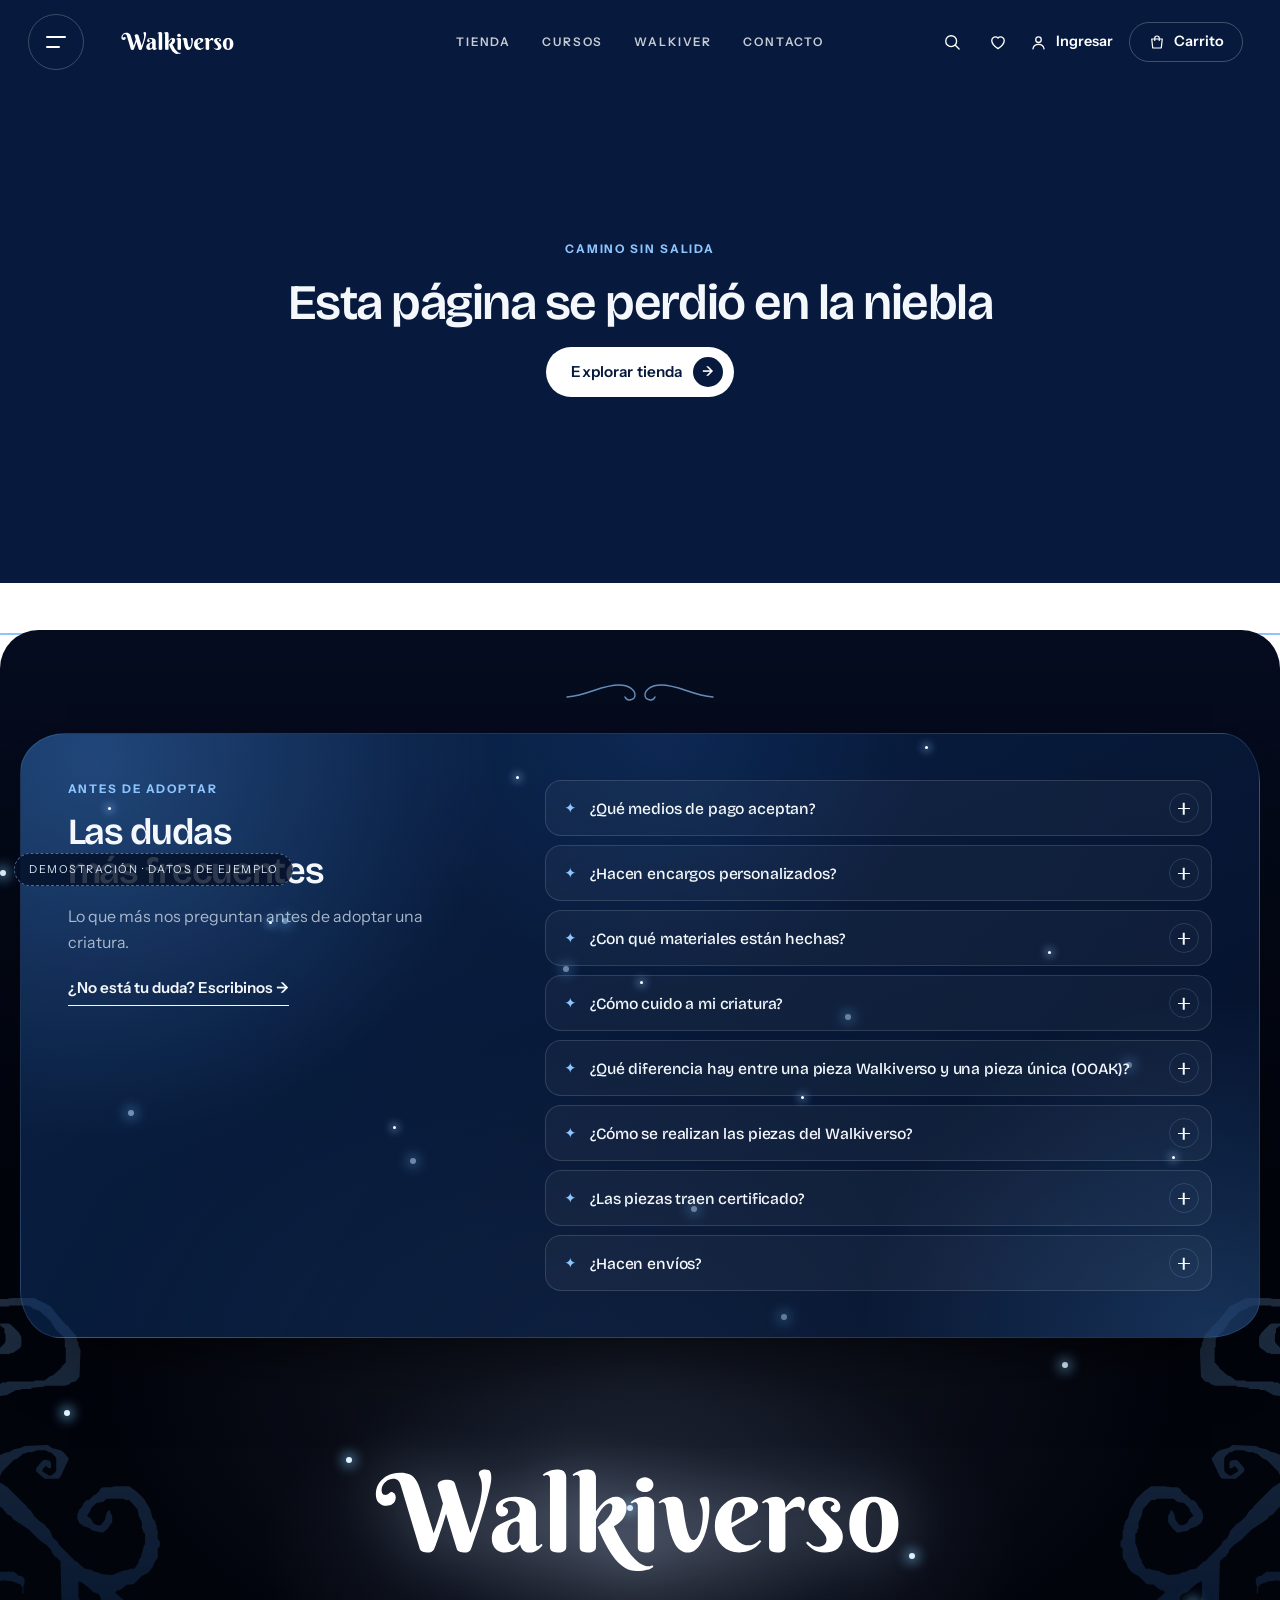
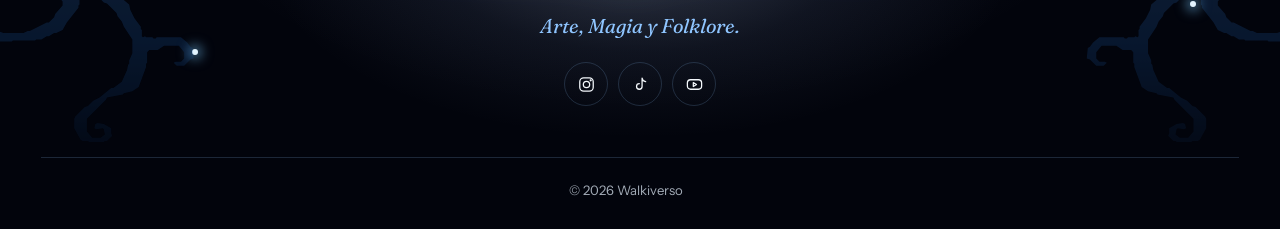
==== index.html @ 1375c977 "Carga inicial más simple: el logo se llena de luz desde abajo sobre fondo oscuro Co-Authored-By: Cla" ====
<!doctype html>
<html lang="es">
<head>
  <meta charset="utf-8">
  <meta name="viewport" content="width=device-width, initial-scale=1, viewport-fit=cover">
  <title>Walkiverso · Arte, Magia y Folklore</title>
  <meta name="description" content="Criaturas y artefactos de fantasía oscura, nacidos del folklore, la mitología y la ficción.">
  <meta name="theme-color" content="#071A3D">
  <script>
    // Carpeta base de la web: la raíz en la plataforma; /<repositorio>/ en GitHub Pages. Todo lo demás (css, js, img) cuelga de acá.
    (function () {
      var base = /\.github\.io$/.test(location.hostname) ? '/' + location.pathname.split('/')[1] + '/' : '/';
      document.write('<base href="' + base + '">');
      try {
        // GitHub Pages no conoce las rutas de la web (/tienda, /producto/…): 404.html guarda la pedida y vuelve acá
        var ruta = sessionStorage.getItem('wk-ruta');
        if (ruta) { sessionStorage.removeItem('wk-ruta'); history.replaceState(null, '', ruta); }
        // La animación de carga se muestra una vez por visita
        if (sessionStorage.getItem('wk-visto')) document.documentElement.classList.add('wk-sin-carga');
      } catch (e) { /* sin almacenamiento */ }
    })();
  </script>
  <link rel="icon" href="img/favicon.svg" type="image/svg+xml" id="favicon">
  <link rel="preconnect" href="https://fonts.googleapis.com">
  <link rel="preconnect" href="https://fonts.gstatic.com" crossorigin>
  <link rel="stylesheet" href="https://fonts.googleapis.com/css2?family=Bricolage+Grotesque:opsz,wght@12..96,400..800&family=Fraunces:ital,opsz,wght@1,9..144,300..500&family=Instrument+Sans:wght@400;500;600&display=swap">
  <link rel="stylesheet" href="css/ns-firma.css">
  <link rel="stylesheet" href="css/wk-base.css">
  <link rel="stylesheet" href="css/wk-inicio.css">
  <link rel="stylesheet" href="css/wk-tienda.css">
  <link rel="stylesheet" href="css/wk-paginas.css">
  <link rel="stylesheet" href="css/wk-forma.css">
</head>
<body class="wk-blanco">
  <!-- ============ Carga inicial: el logo se llena de luz desde abajo y la web aparece ============ -->
  <div class="wk-carga" id="carga" aria-hidden="true">
    <div class="wk-carga__logo">
      <img src="img/logo-walkiverso.svg" alt="" width="420" height="112">
      <img src="img/logo-walkiverso.svg" alt="" width="420" height="112">
    </div>
  </div>
  <!-- Walkiverso · web para la plataforma (Kit NS). Los datos salen de la tienda con el SDK: ver js/app.js y LEEME.md -->

  <!-- Iconos reutilizables -->
  <svg width="0" height="0" style="position:absolute" aria-hidden="true" focusable="false">
    <symbol id="i-wa" viewBox="0 0 24 24"><g fill="none" stroke="currentColor" stroke-width="1.6" stroke-linecap="round" stroke-linejoin="round"><path d="M4 20l1.2-3.8A8 8 0 1 1 8 19.1z"/><path d="M9.2 8.6c.2-.4.5-.4.8-.4h.4l.9 2-.6.9c.5 1 1.3 1.8 2.3 2.3l.9-.6 2 .9v.4c0 .3 0 .6-.4.8-.9.6-2.3.4-4-.8a9 9 0 0 1-2.8-3.1c-.7-1.4-.1-2.1.5-2.4z"/></g></symbol>
    <symbol id="i-mail" viewBox="0 0 24 24"><g fill="none" stroke="currentColor" stroke-width="1.6" stroke-linecap="round" stroke-linejoin="round"><rect x="3" y="5" width="18" height="14" rx="2"/><path d="m3.5 6 8.5 7 8.5-7"/></g></symbol>
    <symbol id="i-phone" viewBox="0 0 24 24"><path fill="none" stroke="currentColor" stroke-width="1.6" stroke-linecap="round" stroke-linejoin="round" d="M5 3h3.5l1.7 4.3-2.2 1.4a11 11 0 0 0 7.3 7.3l1.4-2.2L21 15.5V19a2 2 0 0 1-2 2A17 17 0 0 1 3 5a2 2 0 0 1 2-2z"/></symbol>
    <symbol id="i-pin" viewBox="0 0 24 24"><g fill="none" stroke="currentColor" stroke-width="1.6" stroke-linecap="round" stroke-linejoin="round"><path d="M12 21s-7-6.2-7-11.5a7 7 0 0 1 14 0C19 14.8 12 21 12 21z"/><circle cx="12" cy="9.5" r="2.5"/></g></symbol>
    <symbol id="i-ig" viewBox="0 0 24 24"><g fill="none" stroke="currentColor" stroke-width="1.6"><rect x="3.5" y="3.5" width="17" height="17" rx="5"/><circle cx="12" cy="12" r="4"/><circle cx="17.3" cy="6.7" r=".6" fill="currentColor"/></g></symbol>
    <symbol id="i-fb" viewBox="0 0 24 24"><path fill="none" stroke="currentColor" stroke-width="1.6" stroke-linejoin="round" d="M14 8.5h2.5V5H14a3.5 3.5 0 0 0-3.5 3.5V11H8v3.5h2.5V21H14v-6.5h2.5L17 11h-3V9a.5.5 0 0 1 .5-.5z"/></symbol>
    <symbol id="i-tt" viewBox="0 0 24 24"><path fill="none" stroke="currentColor" stroke-width="1.6" stroke-linecap="round" stroke-linejoin="round" d="M14 4v10.5a3.5 3.5 0 1 1-3.5-3.5M14 4c.3 2.4 2 4 4.5 4.3"/></symbol>
    <symbol id="i-yt" viewBox="0 0 24 24"><g fill="none" stroke="currentColor" stroke-width="1.6" stroke-linejoin="round"><rect x="3" y="6" width="18" height="12" rx="4"/><path d="m10.5 9.5 4 2.5-4 2.5z"/></g></symbol>
    <symbol id="i-bag" viewBox="0 0 24 24"><g fill="none" stroke="currentColor" stroke-width="1.6" stroke-linecap="round" stroke-linejoin="round"><path d="M5 8h14l-1.2 11.1a1 1 0 0 1-1 .9H7.2a1 1 0 0 1-1-.9z"/><path d="M9 10V7a3 3 0 0 1 6 0v3"/></g></symbol>
    <symbol id="i-user" viewBox="0 0 24 24"><g fill="none" stroke="currentColor" stroke-width="1.6" stroke-linecap="round"><circle cx="12" cy="8.5" r="3.5"/><path d="M5 20c.6-3.600 3.400-5.500 7-5.500s6.400 1.900 7 5.500"/></g></symbol>
    <symbol id="i-heart" viewBox="0 0 24 24"><path stroke="currentColor" stroke-width="1.6" stroke-linejoin="round" d="M12 20s-7.500-4.600-7.500-10A4.300 4.300 0 0 1 12 7.300 4.300 4.300 0 0 1 19.500 10c0 5.400-7.500 10-7.500 10z"/></symbol>
    <symbol id="i-lupa" viewBox="0 0 24 24"><g fill="none" stroke="currentColor" stroke-width="1.6" stroke-linecap="round"><circle cx="11" cy="11" r="6.5"/><path d="m16 16 4.5 4.5"/></g></symbol>
    <symbol id="i-x" viewBox="0 0 24 24"><path fill="none" stroke="currentColor" stroke-width="1.6" stroke-linecap="round" d="M6 6l12 12M18 6 6 18"/></symbol>
    <symbol id="i-ojo" viewBox="0 0 24 24"><g fill="none" stroke="currentColor" stroke-width="1.5" stroke-linejoin="round"><path d="M12 3.5C8 7 6.5 9.6 6.5 12S8 17 12 20.5c4-3.5 5.5-6.100 5.500-8.500S16 7 12 3.500z"/><circle cx="12" cy="12" r="2.200" fill="currentColor" stroke="none"/></g></symbol>
    <symbol id="i-sello" viewBox="0 0 24 24"><g fill="none" stroke="currentColor" stroke-width="1.5" stroke-linecap="round" stroke-linejoin="round"><circle cx="12" cy="9.500" r="5.500"/><path d="m8.500 14-1.500 6.500 5-2.500 5 2.500L15.500 14"/><path d="m10 9.500 1.500 1.500 2.500-3"/></g></symbol>
    <symbol id="i-filtro" viewBox="0 0 24 24"><path fill="none" stroke="currentColor" stroke-width="1.6" stroke-linecap="round" d="M4 7h16M7 12h10M10 17h4"/></symbol>
  </svg>

  <div class="aviso" id="aviso" hidden></div>

  <!-- ============ Firma NS: header píldora + ☰ en círculo + menú grande ============ -->
  <header class="ns-header" id="ns-header">
    <button class="ns-menu-btn" type="button" aria-expanded="false" aria-controls="ns-panel" aria-label="Abrir menú">
      <span class="ns-menu-btn__lines" aria-hidden="true"><span></span><span></span></span>
    </button>
    <div class="ns-bar">
      <a class="ns-brand" href="/" data-link aria-label="Walkiverso: ir al inicio" id="marca">
        <img src="img/logo-walkiverso.svg" alt="Walkiverso" width="150" height="40">
      </a>
      <nav class="ns-nav" aria-label="Principal" id="nav"></nav>
      <div class="wk-barra-acciones">
      <button class="wk-icono-btn" type="button" id="abrir-buscador" aria-label="Buscar criaturas y artefactos">
        <svg aria-hidden="true"><use href="#i-lupa"/></svg>
      </button>
      <a class="wk-icono-btn wk-barra-fav" href="/favoritos" data-link aria-label="Tus favoritos">
        <svg aria-hidden="true"><use href="#i-heart"/></svg><b class="wk-contador" id="favoritos-cuenta" data-vacio>0</b>
      </a>
      <a class="wk-barra-enlace" href="/cuenta" data-link id="cuenta-enlace" hidden></a>
      <button class="ns-cta" type="button" id="abrir-carrito" aria-label="Abrir el carrito">
        <svg aria-hidden="true"><use href="#i-bag"/></svg>
        <span>Carrito</span><b class="wk-contador" id="contador" data-vacio>0</b>
      </button>
      </div>
    </div>
    <div class="ns-panel" id="ns-panel" aria-hidden="true">
      <nav class="ns-panel__nav" aria-label="Menú" id="panel-nav"></nav>
      <div class="ns-panel__info" id="hablemos"><p class="ns-panel__label">Hablemos</p></div>
    </div>
  </header>
  <div class="ns-scrim" aria-hidden="true"></div>

  <main id="app" tabindex="-1"></main>

  <footer class="wk-pie wk-noche" id="pie"></footer>

  <!-- ============ Buscador global ============ -->
  <div class="wk-buscador" id="buscador" role="dialog" aria-modal="true" aria-label="Buscador" hidden></div>

  <!-- ============ Firma NS: carrito deslizable con fondo desenfocado ============ -->
  <div class="wk-velo" id="carrito-velo" hidden></div>
  <aside class="wk-carrito" id="carrito" aria-label="Tu colección" aria-hidden="true" inert>
    <div class="wk-carrito__cab">
      <h2>Tu colección</h2>
      <button type="button" class="wk-cerrar" id="cerrar-carrito" aria-label="Cerrar"><svg aria-hidden="true"><use href="#i-x"/></svg></button>
    </div>
    <div class="wk-carrito__lineas" id="carrito-lineas"></div>
    <div class="wk-carrito__pie" id="carrito-pie"></div>
  </aside>

  <!-- ============ Modal (certificado de autenticidad, etc.) ============ -->
  <div class="wk-modal" id="modal" role="dialog" aria-modal="true" hidden></div>

  <div class="wk-cookies" id="cookies" hidden></div>

  <!-- ============ Firma NS: volver arriba con anillo de progreso ============ -->
  <div class="ns-top" id="ns-top">
    <button type="button" class="ns-top__button" aria-label="Volver arriba">
      <svg class="ns-top__ring" viewBox="0 0 56 56" aria-hidden="true" focusable="false">
        <circle class="ns-top__track" cx="28" cy="28" r="25"/>
        <circle class="ns-top__progress" cx="28" cy="28" r="25" pathLength="1"/>
      </svg>
      <svg class="ns-top__arrow" viewBox="0 0 24 24" aria-hidden="true" focusable="false">
        <path d="M12 19V5M6 11l6-6 6 6" fill="none" stroke="currentColor" stroke-width="1.8" stroke-linecap="round" stroke-linejoin="round"/>
      </svg>
    </button>
  </div>

  <noscript><p style="padding:140px 24px;text-align:center">Walkiverso necesita JavaScript para mostrar la tienda.</p></noscript>

  <script src="js/ns-firma.js" defer></script>
  <script type="module" src="js/app.js"></script>
</body>
</html>
---- css/ns-firma.css ----
/* =========================================================
   Firma NS (Nico Stratta) · versión HTML
   Header flotante tipo píldora + ☰ en círculo aparte + menú grande numerado,
   volver arriba con anillo de progreso, foco propio y scroll fino.

   Independiente del resto del sitio: solo usa sus variables --ns-*.
   Para adaptarla a una marca, cambiar los tokens de :root (o redefinirlos en el CSS del sitio).
   Rangos: < 750px celular · 750–1099px tablet · ≥ 1100px escritorio.
   ========================================================= */

@property --ns-bar-h {
  syntax: '<length>';
  inherits: true;
  initial-value: 56px;
}

:root {
  /* ---- Marca (lo único que cambia de un cliente a otro) ---- */
  --ns-accent: #2ec4b6;            /* anillo de progreso, foco, subrayados, CTA */
  --ns-on-accent: #111111;         /* texto sobre el acento: oscuro si el acento es claro */
  --ns-bar: #111111;               /* color de la barra y del círculo del ☰ */
  --ns-panel-bg: #111111;          /* fondo del menú grande */
  --ns-text: #ffffff;              /* texto sobre la barra */
  --ns-top-bg: #111111;            /* fondo del botón volver arriba */
  --ns-scrollbar: #9a9a94;
  --ns-font-display: system-ui, sans-serif;   /* enlaces grandes del menú */
  --ns-font-body: system-ui, -apple-system, 'Segoe UI', sans-serif;

  /* ---- Forma ---- */
  --ns-gap: 14px;                  /* separación del borde superior */
  --ns-gap-x: clamp(14px, 2.2vw, 32px);
  --ns-radius: 40px;               /* 40 o más = píldora completa */
  --ns-split: 10px;                /* separación entre el círculo del ☰ y la barra */
  --ns-ease: cubic-bezier(0.22, 1, 0.36, 1);
  --ns-z: 50;
}

/* =========================================================
   Header flotante
   ========================================================= */
.ns-header {
  --ns-glass: color-mix(in srgb, var(--ns-bar) 52%, transparent);
  --ns-bar-h: 56px;

  position: fixed;
  top: var(--ns-gap);
  left: var(--ns-gap-x);
  right: var(--ns-gap-x);
  z-index: var(--ns-z);
  display: grid;
  grid-template-columns: var(--ns-bar-h) minmax(0, 1fr);
  column-gap: var(--ns-split);
  align-items: start;
  color: var(--ns-text);
  font-family: var(--ns-font-body);
  transition: --ns-bar-h 0.35s var(--ns-ease);
  /* La grilla ocupa también el alto del desplegable cerrado: sin esto, esa zona invisible tapa clics */
  pointer-events: none;
}
.ns-header > .ns-menu-btn,
.ns-header > .ns-bar,
.ns-header.is-open > .ns-panel { pointer-events: auto; }

/* Al bajar (o con el menú abierto): más compacta y menos transparente */
.ns-header.is-scrolled,
.ns-header.is-open {
  --ns-glass: color-mix(in srgb, var(--ns-bar) 88%, transparent);
  --ns-bar-h: 50px;
}

.ns-menu-btn,
.ns-bar,
.ns-panel {
  background: var(--ns-glass);
  border: 1px solid rgb(255 255 255 / 0.12);
  box-shadow: 0 16px 36px -20px rgb(0 0 0 / 0.55);
  -webkit-backdrop-filter: blur(16px) saturate(1.4);
  backdrop-filter: blur(16px) saturate(1.4);
  transition: background-color 0.4s ease;
}

/* ☰ en su propio círculo: dos líneas alineadas a la izquierda, la de abajo más corta */
.ns-menu-btn {
  grid-column: 1;
  grid-row: 1;
  width: var(--ns-bar-h);
  height: var(--ns-bar-h);
  display: grid;
  place-items: center;
  padding: 0;
  border-radius: 50%;
  cursor: pointer;
  color: var(--ns-text);
  font: inherit;
}
.ns-menu-btn__lines {
  position: relative;
  width: 20px;
  height: 12px;
  transition: transform 0.35s var(--ns-ease);
}
.ns-menu-btn__lines span {
  position: absolute;
  left: 0;
  width: 100%;
  height: 2px;
  border-radius: 2px;
  background: currentColor;
  transition: transform 0.35s var(--ns-ease), top 0.35s var(--ns-ease), width 0.35s var(--ns-ease);
}
.ns-menu-btn__lines span:first-child { top: 0; }
.ns-menu-btn__lines span:last-child { top: 10px; width: 70%; }
.ns-menu-btn:hover { color: var(--ns-accent); }
.ns-menu-btn:hover .ns-menu-btn__lines { transform: scale(1.08); }
.ns-menu-btn:hover .ns-menu-btn__lines span:last-child { width: 100%; }

/* Abierto: X */
.ns-header.is-open .ns-menu-btn__lines span:first-child { top: 5px; transform: rotate(45deg); }
.ns-header.is-open .ns-menu-btn__lines span:last-child { top: 5px; width: 100%; transform: rotate(-45deg); }

/* Barra principal */
.ns-bar {
  grid-column: 2;
  grid-row: 1;
  height: var(--ns-bar-h);
  display: flex;
  align-items: center;
  gap: 24px;
  padding-inline: clamp(16px, 1.8vw, 26px) 8px;
  border-radius: var(--ns-radius);
}

.ns-brand {
  display: inline-flex;
  align-items: center;
  gap: 10px;
  flex: none;
  color: inherit;
  text-decoration: none;
}
.ns-brand img {
  width: auto;
  height: calc(var(--ns-bar-h) - 26px);
  transition: transform 0.45s var(--ns-ease);
}
.ns-brand:hover img { transform: translateX(-4px); }
.ns-brand span {
  font-family: var(--ns-font-display);
  font-weight: 800;
  font-size: 1.3rem;
  line-height: 1;
}

/* Menú en línea (se oculta en tablet y celular: queda el ☰) */
.ns-nav {
  display: flex;
  gap: clamp(18px, 2.4vw, 36px);
  margin-inline: auto;
}
.ns-nav a {
  position: relative;
  font-size: 0.75rem;
  font-weight: 600;
  letter-spacing: 0.12em;
  text-transform: uppercase;
  color: color-mix(in srgb, var(--ns-text) 78%, transparent);
  text-decoration: none;
  padding-block: 6px;
  transition: color 0.25s;
}
.ns-nav a::after {
  content: '';
  position: absolute;
  left: 0;
  right: 0;
  bottom: 0;
  height: 2px;
  border-radius: 2px;
  background: var(--ns-accent);
  transform: scaleX(0);
  transform-origin: right;
  transition: transform 0.4s var(--ns-ease);
}
.ns-nav a:hover,
.ns-nav a.is-active { color: var(--ns-text); }
.ns-nav a:hover::after,
.ns-nav a.is-active::after { transform: scaleX(1); transform-origin: left; }

/* Botón de acción (WhatsApp, reservar, etc.) */
.ns-cta {
  display: inline-flex;
  align-items: center;
  gap: 8px;
  height: calc(var(--ns-bar-h) - 16px);
  padding-inline: 18px;
  margin-left: auto;
  border-radius: 999px;
  background: var(--ns-accent);
  color: var(--ns-on-accent);
  text-decoration: none;
  font-weight: 600;
  font-size: 0.9rem;
  flex: none;
  transition: background-color 0.25s, transform 0.35s var(--ns-ease);
}
.ns-nav + .ns-cta { margin-left: 0; }
.ns-cta svg { width: 18px; height: 18px; }
.ns-cta:hover { background: color-mix(in srgb, var(--ns-accent) 82%, white); transform: scale(1.03); }

/* =========================================================
   Menú grande: dentro de la columna de la barra, enlaces numerados + contacto
   ========================================================= */
.ns-panel {
  grid-column: 2;
  grid-row: 2;
  margin-top: 8px;
  border-radius: 28px;
  background: color-mix(in srgb, var(--ns-panel-bg) 95%, transparent);
  padding: clamp(24px, 3.4vw, 44px);
  display: grid;
  grid-template-columns: 1.4fr 1fr;
  gap: 32px;
  max-height: calc(100svh - var(--ns-bar-h) - var(--ns-gap) * 2 - 8px);
  overflow-y: auto;
  opacity: 0;
  visibility: hidden;
  transform: translateY(-10px) scale(0.985);
  transform-origin: top center;
  transition: opacity 0.3s ease, transform 0.45s var(--ns-ease), visibility 0s linear 0.45s;
}
.ns-header.is-open .ns-panel {
  opacity: 1;
  visibility: visible;
  transform: none;
  transition: opacity 0.3s ease, transform 0.45s var(--ns-ease), visibility 0s;
}

.ns-panel__nav { display: flex; flex-direction: column; }
.ns-panel__nav a {
  display: flex;
  align-items: baseline;
  gap: 16px;
  padding-block: 8px;
  font-family: var(--ns-font-display);
  font-weight: 800;
  font-size: clamp(1.9rem, 4.2vw, 3rem);
  line-height: 1.05;
  color: inherit;
  text-decoration: none;
  border-bottom: 1px solid rgb(255 255 255 / 0.12);
  opacity: 0;
  transform: translateY(10px);
  transition: color 0.25s, padding-left 0.4s var(--ns-ease), opacity 0.4s ease, transform 0.5s var(--ns-ease);
}
.ns-header.is-open .ns-panel__nav a {
  opacity: 1;
  transform: none;
  transition-delay: 0s, 0s, calc(0.08s + var(--i, 0) * 0.05s), calc(0.08s + var(--i, 0) * 0.05s);
}
.ns-panel__nav a small {
  font-family: var(--ns-font-body);
  font-weight: 500;
  font-size: 0.75rem;
  letter-spacing: 0.1em;
  color: var(--ns-accent);
}
.ns-panel__nav a:hover { color: var(--ns-accent); padding-left: 8px; }

.ns-panel__info {
  display: flex;
  flex-direction: column;
  gap: 14px;
  align-self: end;
  font-size: 0.95rem;
  color: color-mix(in srgb, var(--ns-text) 85%, transparent);
}
.ns-panel__info > a,
.ns-panel__info > p {
  display: flex;
  align-items: center;
  gap: 12px;
  margin: 0;
  color: inherit;
  text-decoration: none;
}
.ns-panel__info > a:hover { color: var(--ns-accent); }
.ns-panel__info svg { width: 18px; height: 18px; flex: none; color: var(--ns-accent); }
.ns-panel__label {
  font-size: 0.72rem;
  font-weight: 600;
  letter-spacing: 0.14em;
  text-transform: uppercase;
  color: color-mix(in srgb, var(--ns-text) 55%, transparent);
}
.ns-panel__social { display: flex; gap: 10px; margin-top: 6px; }
.ns-panel__social a {
  display: grid;
  place-items: center;
  width: 42px;
  height: 42px;
  color: var(--ns-text);
  border: 1px solid rgb(255 255 255 / 0.2);
  border-radius: 50%;
  transition: background-color 0.25s ease, border-color 0.25s ease;
}
.ns-panel__social a:hover { background: rgb(255 255 255 / 0.08); border-color: var(--ns-accent); }
.ns-panel__social svg { width: 18px; height: 18px; color: currentColor; }

/* Vidrio sobre la página con el menú abierto */
.ns-scrim {
  position: fixed;
  inset: 0;
  z-index: calc(var(--ns-z) - 10);
  background: rgb(10 10 10 / 0.28);
  -webkit-backdrop-filter: blur(8px);
  backdrop-filter: blur(8px);
  opacity: 0;
  visibility: hidden;
  transition: opacity 0.35s ease, visibility 0s linear 0.35s;
}
html.ns-menu-open .ns-scrim {
  opacity: 1;
  visibility: visible;
  transition: opacity 0.35s ease, visibility 0s;
}

@media (max-width: 1099px) {
  .ns-nav { display: none; }
  .ns-nav + .ns-cta { margin-left: auto; }
}

@media (max-width: 749px) {
  :root { --ns-gap: 10px; --ns-gap-x: 10px; }

  .ns-header { grid-template-columns: minmax(0, 1fr); --ns-bar-h: 54px; }
  .ns-header.is-scrolled,
  .ns-header.is-open { --ns-bar-h: 50px; }

  /* En celular el ☰ vive dentro de la píldora */
  .ns-menu-btn {
    position: relative;
    z-index: 1;
    width: 44px;
    height: 44px;
    margin: calc((var(--ns-bar-h) - 44px) / 2) 0 0 7px;
    background: transparent;
    border: 0;
    box-shadow: none;
    -webkit-backdrop-filter: none;
    backdrop-filter: none;
  }
  .ns-bar {
    grid-column: 1;
    padding-left: 58px;
    gap: 12px;
    border-radius: min(var(--ns-radius), 28px);
  }
  .ns-cta { padding-inline: 14px; }

  .ns-panel {
    grid-column: 1;
    grid-template-columns: 1fr;
    gap: 28px;
    border-radius: 24px;
  }
  .ns-panel__info { align-self: start; }
}

@media (max-width: 379px) {
  .ns-cta span { display: none; }
  .ns-cta { width: calc(var(--ns-bar-h) - 16px); padding: 0; justify-content: center; }
}

/* =========================================================
   Volver arriba con anillo de progreso
   ========================================================= */
.ns-top {
  position: fixed;
  right: max(18px, env(safe-area-inset-right));
  bottom: max(18px, env(safe-area-inset-bottom));
  z-index: calc(var(--ns-z) - 5);
  opacity: 0;
  visibility: hidden;
  transform: translateY(16px) scale(0.85);
  transition: opacity 0.35s ease, transform 0.45s var(--ns-ease), visibility 0s linear 0.35s;
}
.ns-top.is-visible {
  opacity: 1;
  visibility: visible;
  transform: none;
  transition: opacity 0.35s ease, transform 0.45s var(--ns-ease), visibility 0s;
}
.ns-top__button {
  position: relative;
  display: grid;
  place-items: center;
  width: 54px;
  height: 54px;
  padding: 0;
  color: #fff;
  cursor: pointer;
  background: var(--ns-top-bg);
  border: 0;
  border-radius: 50%;
  box-shadow: 0 14px 30px -14px rgb(0 0 0 / 0.55);
  transition: transform 0.35s var(--ns-ease);
}
.ns-top__button:hover { transform: translateY(-3px); }
.ns-top__ring {
  position: absolute;
  inset: 0;
  width: 100%;
  height: 100%;
  transform: rotate(-90deg);
}
.ns-top__track,
.ns-top__progress { fill: none; stroke-width: 2.5; }
.ns-top__track { stroke: rgb(255 255 255 / 0.15); }
.ns-top__progress {
  stroke: var(--ns-accent);
  stroke-linecap: round;
  stroke-dasharray: 1;
  stroke-dashoffset: calc(1 - var(--ns-progress, 0));
}
.ns-top__arrow {
  width: 20px;
  height: 20px;
  transition: transform 0.35s var(--ns-ease);
}
.ns-top__button:hover .ns-top__arrow { transform: translateY(-3px); }
html.ns-menu-open .ns-top { opacity: 0; visibility: hidden; }

@media (max-width: 749px) {
  .ns-top__button { width: 46px; height: 46px; }
}

/* =========================================================
   Foco propio (teclado)
   ========================================================= */
:where(a, button, input, select, textarea, summary, [tabindex]):focus-visible {
  outline: 2px solid var(--ns-accent);
  outline-offset: 3px;
}

/* =========================================================
   Barra de scroll fina (opcional: agregar la clase ns-scroll-fino al <html>)
   ========================================================= */
html.ns-scroll-fino {
  scrollbar-width: thin;
  scrollbar-color: var(--ns-scrollbar) transparent;
}
html.ns-scroll-fino ::-webkit-scrollbar { width: 10px; height: 10px; }
html.ns-scroll-fino ::-webkit-scrollbar-track { background: transparent; }
html.ns-scroll-fino ::-webkit-scrollbar-thumb {
  background: var(--ns-scrollbar);
  background-clip: padding-box;
  border: 3px solid transparent;
  border-radius: 999px;
}
html.ns-scroll-fino ::-webkit-scrollbar-thumb:hover {
  background: var(--ns-accent);
  background-clip: padding-box;
}

@media (prefers-reduced-motion: reduce) {
  .ns-header,
  .ns-header *,
  .ns-top,
  .ns-scrim {
    transition-duration: 0.01ms !important;
  }
}
---- css/wk-base.css ----
/* =========================================================
   Walkiverso · base: paleta, tipografía, temas, botones, formularios y piezas de interfaz
   Prefijos: ns- (firma NS) · wk- (Walkiverso)
   Rangos: < 750px celular · 750–1099px tablet · ≥ 1100px escritorio
   ========================================================= */

:root {
  /* ---- Paleta: azul profundo + blanco ---- */
  --blue-night: #040F26;   /* azul casi negro */
  --blue-deep: #071A3D;
  --blue-dark: #0B2554;
  --blue: #123B78;
  --blue-mid: #1C5AA6;
  --blue-light: #4C8ED9;
  --blue-glow: #8FC5FF;
  --white: #FFFFFF;
  --white-soft: #F4F8FC;
  --white-muted: #DCE7F3;

  /* ---- Tipografía ---- */
  --wk-display: 'Fraunces', 'Iowan Old Style', Georgia, serif;
  --wk-body: 'Instrument Sans', system-ui, -apple-system, 'Segoe UI', sans-serif;

  /* ---- Forma y ritmo ---- */
  --wk-ancho: 1240px;
  --wk-x: clamp(18px, 4vw, 56px);
  --wk-seccion: clamp(56px, 7.5vw, 104px);
  --wk-radio: 20px;
  --wk-ease: cubic-bezier(0.22, 1, 0.36, 1);

  /* ---- Firma NS adaptada a la marca ---- */
  --ns-accent: var(--blue-glow);
  --ns-on-accent: var(--blue-deep);
  --ns-bar: var(--blue-deep);
  --ns-panel-bg: var(--blue-deep);
  --ns-top-bg: var(--blue-dark);
  --ns-font-display: var(--wk-display);
  --ns-font-body: var(--wk-body);
  --ns-z: 50;
}

/* ---- Temas: cada sección elige su luz. Los componentes solo usan estas variables. ---- */
.wk-noche, .wk-azul {
  --fg: var(--white-soft);
  --fg-2: rgb(220 231 243 / 0.74);
  --linea: rgb(143 197 255 / 0.18);
  --sup: rgb(143 197 255 / 0.06);
  --sup-2: rgb(143 197 255 / 0.1);
  --acento: var(--blue-glow);
  --sobre-acento: var(--blue-deep);
  color: var(--fg);
  background-color: var(--blue-deep);
}
.wk-azul { background: linear-gradient(180deg, var(--blue-dark), var(--blue) 140%); }
.wk-papel {
  --fg: var(--blue-deep);
  --fg-2: #41587E;
  --linea: rgb(7 26 61 / 0.13);
  --sup: var(--white);
  --sup-2: var(--white-muted);
  --acento: var(--blue-mid);
  --sobre-acento: var(--white);
  color: var(--fg);
  background-color: var(--white-soft);
}

*, *::before, *::after { box-sizing: border-box; }
html { -webkit-text-size-adjust: 100%; scroll-behavior: smooth; }
body {
  margin: 0;
  font-family: var(--wk-body);
  font-size: 1rem;
  line-height: 1.6;
  -webkit-font-smoothing: antialiased;
  overflow-x: clip;
}
img, svg, canvas { display: block; max-width: 100%; }
img { height: auto; }
a { color: inherit; }
button, input, select, textarea { font: inherit; color: inherit; }
button { cursor: pointer; }
[hidden] { display: none !important; }
h1, h2, h3, h4, p { margin: 0; }
main { display: block; min-height: 70svh; outline: none; }
::selection { background: var(--blue-light); color: var(--white); }

/* ---- Tipografía ---- */
.wk-titulo {
  font-family: var(--wk-display);
  font-weight: 340;
  font-variation-settings: 'opsz' 144;
  font-size: clamp(2.1rem, 5.2vw, 4rem);
  line-height: 1.02;
  letter-spacing: -0.02em;
  text-wrap: balance;
}
.wk-titulo em, .wk-display em { font-style: italic; font-weight: 300; color: var(--acento); }
.wk-titulo--m { font-size: clamp(1.7rem, 3.6vw, 2.7rem); }
.wk-titulo--s { font-size: clamp(1.35rem, 2.4vw, 1.8rem); line-height: 1.1; }
.wk-display { font-family: var(--wk-display); font-weight: 340; letter-spacing: -0.015em; }
.wk-sobre {
  display: inline-flex;
  align-items: center;
  gap: 10px;
  font-size: 0.74rem;
  font-weight: 600;
  letter-spacing: 0.2em;
  text-transform: uppercase;
  color: var(--acento);
}
.wk-sobre::before { content: ''; width: 26px; height: 1px; background: currentColor; opacity: 0.7; }
.wk-bajada { font-size: clamp(1rem, 1.4vw, 1.15rem); color: var(--fg-2); max-width: 56ch; text-wrap: pretty; }
.wk-nota { font-size: 0.88rem; color: var(--fg-2); }

/* ---- Estructura ---- */
.wk-cont { width: min(100%, var(--wk-ancho)); margin-inline: auto; padding-inline: var(--wk-x); }
.wk-cont--angosto { --wk-ancho: 860px; }
.wk-seccion { position: relative; padding-block: var(--wk-seccion); }
.wk-seccion--corta { padding-block: clamp(48px, 6vw, 80px); }
.wk-cab { display: grid; gap: 16px; margin-bottom: clamp(28px, 4vw, 52px); }
.wk-cab--fila { grid-template-columns: 1fr auto; align-items: end; }
.wk-cab--centro { justify-items: center; text-align: center; }
.wk-pagina { padding-top: clamp(112px, 12vw, 150px); }
@media (max-width: 749px) { .wk-cab--fila { grid-template-columns: 1fr; } }

/* ---- Botones ---- */
.wk-btn {
  --b-bg: var(--acento);
  --b-fg: var(--sobre-acento);
  position: relative;
  display: inline-flex;
  align-items: center;
  justify-content: center;
  gap: 10px;
  min-height: 50px;
  padding: 0 26px;
  border: 1px solid transparent;
  border-radius: 999px;
  background: var(--b-bg);
  color: var(--b-fg);
  font-weight: 600;
  font-size: 0.95rem;
  letter-spacing: 0.01em;
  text-decoration: none;
  white-space: nowrap;
  transition: transform 0.4s var(--wk-ease), box-shadow 0.4s ease, background-color 0.3s ease, border-color 0.3s ease;
}
.wk-btn .wk-flecha { display: inline-block; transition: transform 0.4s var(--wk-ease); }
.wk-btn:hover { transform: translateY(-2px); box-shadow: 0 14px 34px -14px color-mix(in srgb, var(--b-bg) 80%, transparent); }
.wk-btn:hover .wk-flecha { transform: translateX(5px); }
.wk-btn:active { transform: translateY(0) scale(0.985); }
.wk-btn[disabled] { opacity: 0.5; cursor: not-allowed; transform: none; box-shadow: none; }
.wk-btn--luz { --b-bg: var(--white); --b-fg: var(--blue-deep); box-shadow: 0 0 0 1px rgb(143 197 255 / 0.5), 0 0 42px -6px rgb(143 197 255 / 0.65); }
.wk-btn--luz:hover { box-shadow: 0 0 0 1px var(--blue-glow), 0 0 60px -4px rgb(143 197 255 / 0.9); }
.wk-btn--linea { --b-bg: transparent; --b-fg: var(--fg); border-color: var(--linea); }
.wk-btn--linea:hover { border-color: var(--acento); box-shadow: none; background: var(--sup); }
.wk-btn--tinta { --b-bg: var(--blue-deep); --b-fg: var(--white); }
.wk-btn--ancho { width: 100%; }
.wk-btn--grande { min-height: 58px; font-size: 1rem; letter-spacing: 0.08em; text-transform: uppercase; }

.wk-enlace {
  display: inline-flex;
  align-items: center;
  gap: 8px;
  font-weight: 600;
  font-size: 0.95rem;
  text-decoration: none;
  color: var(--fg);
  padding-block: 6px;
  background: linear-gradient(currentColor, currentColor) left bottom / 100% 1px no-repeat;
  transition: color 0.3s, gap 0.4s var(--wk-ease);
}
.wk-enlace:hover { color: var(--acento); gap: 13px; }

/* Botones de ícono redondos (buscador en la barra, cerrar) */
.wk-icono-btn, .wk-cerrar {
  display: grid;
  place-items: center;
  flex: none;
  width: 44px;
  height: 44px;
  padding: 0;
  border: 1px solid transparent;
  border-radius: 50%;
  background: transparent;
  color: inherit;
  transition: background-color 0.25s, border-color 0.25s, color 0.25s;
}
.wk-icono-btn svg, .wk-cerrar svg { width: 20px; height: 20px; }
.wk-icono-btn:hover { background: rgb(255 255 255 / 0.08); color: var(--ns-accent); }
.wk-cerrar { border-color: var(--linea); }
.wk-cerrar:hover { border-color: var(--acento); color: var(--acento); }
.ns-nav + .wk-icono-btn { margin-left: 0; }
.ns-bar .wk-icono-btn { margin-left: auto; margin-right: -14px; }
.ns-bar .ns-cta { margin-left: 0; }
.wk-contador {
  display: grid;
  place-items: center;
  min-width: 22px;
  height: 22px;
  padding-inline: 6px;
  border-radius: 999px;
  background: var(--blue-deep);
  color: var(--white);
  font-size: 0.75rem;
  font-weight: 600;
}
.wk-contador.is-nuevo { animation: wk-pulso 0.6s var(--wk-ease); }
@keyframes wk-pulso { 40% { transform: scale(1.35); } }
@media (max-width: 1099px) { .ns-bar .wk-icono-btn { margin-left: auto; } }
@media (max-width: 749px) { .ns-bar .wk-icono-btn { margin-right: -8px; } .ns-brand img { height: 24px; } }

/* ---- Insignias ---- */
.wk-insignia {
  display: inline-flex;
  align-items: center;
  gap: 7px;
  padding: 6px 12px;
  border-radius: 999px;
  font-size: 0.66rem;
  font-weight: 600;
  letter-spacing: 0.16em;
  text-transform: uppercase;
  line-height: 1;
  background: var(--white);
  color: var(--blue-deep);
  box-shadow: 0 6px 18px -8px rgb(4 15 38 / 0.6);
}
.wk-insignia::before { content: ''; width: 6px; height: 6px; border-radius: 50%; background: var(--blue-mid); box-shadow: 0 0 0 3px rgb(76 142 217 / 0.25); }
.wk-insignia--wk { background: rgb(7 26 61 / 0.72); color: var(--white); border: 1px solid rgb(143 197 255 / 0.4); -webkit-backdrop-filter: blur(6px); backdrop-filter: blur(6px); }
.wk-insignia--wk::before { background: var(--blue-glow); }
.wk-insignia--hogar { background: rgb(4 15 38 / 0.78); color: var(--white-muted); }
.wk-insignia--hogar::before { background: var(--white-muted); box-shadow: none; opacity: 0.6; }

/* ---- Formularios ---- */
.wk-form { display: grid; gap: 14px; }
.wk-campo { display: flex; flex-wrap: wrap; align-items: baseline; gap: 6px; font-size: 0.82rem; font-weight: 600; letter-spacing: 0.02em; color: var(--fg-2); }
.wk-campo > input, .wk-campo > select, .wk-campo > textarea, .wk-campo > .wk-pegado { flex: 1 0 100%; }
.wk-campo > input ~ small { flex-basis: 100%; }
.wk-campo small { font-weight: 400; }
.wk-form input:not([type=radio], [type=checkbox]), .wk-form select, .wk-form textarea, .wk-input {
  width: 100%;
  min-height: 50px;
  padding: 12px 16px;
  border: 1px solid var(--linea);
  border-radius: 14px;
  background: var(--sup);
  color: var(--fg);
  font-size: 1rem;
  font-weight: 400;
  transition: border-color 0.25s, box-shadow 0.25s;
}
.wk-form textarea { min-height: 120px; resize: vertical; }
.wk-form input::placeholder, .wk-form textarea::placeholder { color: var(--fg-2); opacity: 0.7; }
.wk-form input:focus, .wk-form select:focus, .wk-form textarea:focus { outline: none; border-color: var(--acento); box-shadow: 0 0 0 3px color-mix(in srgb, var(--acento) 22%, transparent); }
.wk-form select option { color: var(--blue-deep); }
.wk-fila { display: grid; grid-template-columns: 1fr 1fr; gap: 14px; }
.wk-error { min-height: 1.2em; font-size: 0.9rem; font-weight: 600; color: #B4231F; }
.wk-noche .wk-error, .wk-azul .wk-error { color: #FFB4A8; }
.wk-ok { font-weight: 600; color: var(--acento); }
@media (max-width: 599px) { .wk-fila { grid-template-columns: 1fr; } }

/* ---- Aparición suave al entrar en pantalla ---- */
.js [data-ver] { opacity: 0; transform: translateY(22px); transition: opacity 0.9s ease, transform 1s var(--wk-ease); transition-delay: calc(var(--d, 0) * 90ms); }
.js [data-ver].is-visto { opacity: 1; transform: none; }

/* ---- Ramas: esencia de la marca, usadas como máscara para poder teñirlas ---- */
.wk-ramas {
  position: absolute;
  aspect-ratio: 227 / 491;
  pointer-events: none;
  background: linear-gradient(180deg, var(--blue-glow), var(--blue-mid) 70%, transparent);
  -webkit-mask: url('../img/ramas.svg') left top / contain no-repeat;
  mask: url('../img/ramas.svg') left top / contain no-repeat;
  opacity: 0.34;
}
.wk-ramas--der { scale: -1 1; }
.wk-papel .wk-ramas { background: linear-gradient(180deg, var(--blue-mid), var(--blue-light)); opacity: 0.14; }

/* ---- Aviso del panel (barra o cartel flotante) ---- */
.aviso { position: relative; z-index: 60; padding: 9px 16px; background: var(--blue-mid); color: var(--white); text-align: center; font-size: 0.9rem; }
.aviso a { color: inherit; font-weight: 600; margin-left: 6px; }
.aviso--bar ~ .ns-header { top: calc(var(--ns-gap) + 40px); }
.aviso--bar ~ .ns-header.is-scrolled { top: var(--ns-gap); }
.aviso--floating { position: fixed; left: 16px; right: 16px; bottom: 16px; z-index: 45; max-width: 560px; margin-inline: auto; border-radius: 16px; box-shadow: 0 16px 40px -16px rgb(0 0 0 / 0.5); }

/* ---- Cookies ---- */
.wk-cookies { position: fixed; z-index: 65; left: 16px; bottom: 16px; width: min(440px, calc(100% - 32px)); display: grid; gap: 14px; padding: 20px; border-radius: 20px; background: var(--blue-night); color: var(--white-soft); border: 1px solid rgb(143 197 255 / 0.2); font-size: 0.9rem; box-shadow: 0 20px 40px -18px rgb(0 0 0 / 0.6); }
.wk-cookies div { display: flex; gap: 8px; justify-content: flex-end; flex-wrap: wrap; }
.wk-cookies .wk-btn { min-height: 44px; padding-inline: 18px; --b-bg: var(--blue-glow); --b-fg: var(--blue-deep); }
.wk-cookies .wk-btn--linea { --b-bg: transparent; --b-fg: var(--white-soft); border-color: rgb(143 197 255 / 0.3); }

/* ---- Velo con desenfoque (carrito, buscador, modal) ---- */
.wk-velo { position: fixed; inset: 0; z-index: 70; background: rgb(4 15 38 / 0.42); -webkit-backdrop-filter: blur(8px); backdrop-filter: blur(8px); animation: wk-aparecer 0.3s ease; }
@keyframes wk-aparecer { from { opacity: 0; } }

/* ---- Modal ---- */
.wk-modal { position: fixed; inset: 0; z-index: 80; display: grid; place-items: center; padding: 16px; background: rgb(4 15 38 / 0.55); -webkit-backdrop-filter: blur(8px); backdrop-filter: blur(8px); animation: wk-aparecer 0.3s ease; }
.wk-modal__caja { position: relative; width: min(560px, 100%); max-height: calc(100svh - 32px); overflow-y: auto; padding: clamp(26px, 5vw, 44px); border-radius: 26px; animation: wk-subir 0.5s var(--wk-ease); }
.wk-modal__caja > .wk-cerrar { position: absolute; top: 14px; right: 14px; }
@keyframes wk-subir { from { opacity: 0; transform: translateY(18px) scale(0.98); } }

/* ---- Pie ---- */
.wk-pie { position: relative; overflow: hidden; background: var(--blue-night); padding: clamp(56px, 8vw, 96px) 0 28px; }
.wk-pie__grilla { position: relative; display: grid; grid-template-columns: 1.3fr repeat(3, 1fr); gap: clamp(28px, 4vw, 56px); }
.wk-pie__lema { margin-top: 14px; font-family: var(--wk-display); font-style: italic; font-size: 1.25rem; color: var(--blue-glow); }
.wk-pie__col strong { display: block; margin-bottom: 14px; font-size: 0.72rem; font-weight: 600; letter-spacing: 0.2em; text-transform: uppercase; color: var(--blue-glow); }
.wk-pie__col ul { list-style: none; margin: 0; padding: 0; display: grid; gap: 4px; }
.wk-pie__col a { display: inline-block; padding-block: 6px; color: var(--fg-2); text-decoration: none; transition: color 0.25s, transform 0.4s var(--wk-ease); }
.wk-pie__col a:hover { color: var(--white); transform: translateX(4px); }
.wk-redes { display: flex; gap: 10px; margin-top: 22px; }
.wk-redes a { display: grid; place-items: center; width: 44px; height: 44px; border: 1px solid var(--linea); border-radius: 50%; color: var(--fg); transition: border-color 0.25s, background-color 0.25s, transform 0.4s var(--wk-ease); }
.wk-redes a:hover { border-color: var(--blue-glow); background: var(--sup); transform: translateY(-3px); }
.wk-redes svg { width: 19px; height: 19px; }
.wk-pie__base { position: relative; display: flex; flex-wrap: wrap; gap: 8px 24px; justify-content: space-between; margin-top: clamp(40px, 6vw, 72px); padding-top: 22px; border-top: 1px solid var(--linea); font-size: 0.82rem; color: var(--fg-2); }
.wk-pie__base a { text-decoration: none; margin-left: 18px; }
.wk-pie__base a:hover { color: var(--white); }
@media (max-width: 479px) { .wk-pie__base a { margin: 0 18px 0 0; } }

/* ---- Estados vacíos y de carga ---- */
.wk-vacio { display: grid; justify-items: center; gap: 18px; padding: clamp(40px, 8vw, 90px) 0; text-align: center; }
.wk-cargando { display: grid; place-items: center; min-height: 60svh; }
.wk-cargando::after { content: ''; width: 46px; height: 46px; border-radius: 50%; border: 1px solid var(--linea); border-top-color: var(--acento); animation: wk-girar 0.9s linear infinite; }
@keyframes wk-girar { to { transform: rotate(360deg); } }

@media (prefers-reduced-motion: reduce) {
  html { scroll-behavior: auto; }
  *, *::before, *::after { animation-duration: 0.01ms !important; animation-iteration-count: 1 !important; transition-duration: 0.01ms !important; }
  .js [data-ver] { opacity: 1; transform: none; }
}

.wk-cab > .wk-enlace { justify-self: start; }
.wk-cab--fila > .wk-enlace { justify-self: end; }
@media (max-width: 749px) { .wk-cab--fila > .wk-enlace { justify-self: start; } }
---- css/wk-inicio.css ----
/* =========================================================
   Walkiverso · portada: hero, Las creaciones, vitrinas, proceso y orbe,
   territorio, voces, Walkiver, Academia y FAQ
   Animaciones solo con transform y opacity.
   ========================================================= */

/* ---- Hero ---- */
.wk-hero {
  position: relative;
  isolation: isolate;
  overflow: hidden;
  display: grid;
  place-items: center;
  min-height: min(90svh, 860px);
  padding: 128px 0 clamp(96px, 12vw, 150px);
  text-align: center;
  background: radial-gradient(120% 85% at 50% 4%, var(--blue) 0%, var(--blue-dark) 34%, var(--blue-deep) 66%, var(--blue-night) 100%);
}
.wk-hero::after { content: ''; position: absolute; inset: auto 0 0; height: 34%; background: linear-gradient(180deg, transparent, var(--blue-deep)); z-index: -1; pointer-events: none; }
.wk-hero__fondo { position: absolute; inset: 0; z-index: -2; }
.wk-hero__fondo > * { position: absolute; will-change: transform; }

/* Neblina: degradados (sin filtros) que derivan muy despacio */
.wk-hero__niebla { width: 90vmax; height: 54vmax; border-radius: 50%; opacity: 0.55; }
.wk-hero__niebla--a { left: -34vmax; top: 8%; background: radial-gradient(closest-side, rgb(76 142 217 / 0.42), transparent); animation: wk-deriva 34s ease-in-out infinite alternate; }
.wk-hero__niebla--b { right: -38vmax; bottom: -14%; background: radial-gradient(closest-side, rgb(143 197 255 / 0.26), transparent); animation: wk-deriva 44s ease-in-out infinite alternate-reverse; }
@keyframes wk-deriva { from { translate: -4% -3%; scale: 1; } to { translate: 7% 5%; scale: 1.14; } }

.wk-hero__rama { top: 6%; height: 88%; }
.wk-hero__rama--izq { left: 0; }
.wk-hero__rama--der { right: 0; top: 14%; }
.wk-hero__particulas { inset: 0; width: 100%; height: 100%; }
.wk-hero__luz { left: 0; top: 0; width: 620px; height: 620px; margin: -310px 0 0 -310px; border-radius: 50%; background: radial-gradient(closest-side, rgb(170 212 255 / 0.2), transparent); opacity: 0; transition: opacity 1.2s ease; mix-blend-mode: screen; }
.wk-hero:hover .wk-hero__luz { opacity: 1; }

.wk-hero__texto { display: grid; justify-items: center; gap: clamp(18px, 2.4vw, 28px); }
.wk-hero__texto > * { animation: wk-entrar 1.3s var(--wk-ease) both; }
.wk-hero__texto > :nth-child(2) { animation-delay: 0.12s; }
.wk-hero__texto > :nth-child(3) { animation-delay: 0.26s; }
.wk-hero__texto > :nth-child(4) { animation-delay: 0.4s; }
@keyframes wk-entrar { from { opacity: 0; transform: translateY(26px); } }
.wk-hero__titulo {
  font-family: var(--wk-display);
  font-weight: 300;
  font-variation-settings: 'opsz' 144;
  font-size: clamp(2.9rem, 9.4vw, 7.4rem);
  line-height: 0.94;
  letter-spacing: -0.035em;
  text-wrap: balance;
  text-shadow: 0 0 60px rgb(143 197 255 / 0.35);
}
.wk-hero__titulo em { font-style: italic; font-weight: 300; color: var(--blue-glow); padding-inline: 0.04em; }
.wk-hero__bajada { max-width: 44ch; font-size: clamp(1.02rem, 1.5vw, 1.22rem); color: var(--white-muted); text-wrap: balance; }
.wk-hero .wk-btn { margin-top: 8px; min-height: 58px; padding-inline: 34px; font-size: 1.02rem; }
@media (max-width: 749px) {
  .wk-hero { min-height: min(86svh, 720px); padding-top: 110px; }
  .wk-hero__rama { height: 62%; opacity: 0.22; }
  .wk-hero__rama--der { top: 34%; }
  .wk-hero__luz { display: none; }
}

/* ---- Vitrinas ---- */
.wk-destacadas { overflow: hidden; background: radial-gradient(70% 90% at 82% 10%, rgb(28 90 166 / 0.6), transparent 70%), var(--blue-deep); }
.wk-destacadas .wk-sobre::before { width: 8px; height: 8px; border-radius: 50%; opacity: 1; box-shadow: 0 0 0 4px rgb(143 197 255 / 0.2); animation: wk-latir 2.4s ease-in-out infinite; }
/* Los más buscados: cada pieza lleva su puesto */
.wk-buscados .wk-grilla { counter-reset: puesto; }
.wk-buscados .wk-card::before {
  counter-increment: puesto;
  content: counter(puesto, decimal-leading-zero);
  position: absolute;
  z-index: 2;
  top: 0;
  left: 0;
  font-family: var(--wk-display);
  font-style: italic;
  font-weight: 300;
  font-size: clamp(1.5rem, 2.2vw, 2.1rem);
  line-height: 0.9;
  color: var(--blue-mid);
  pointer-events: none;
}
.wk-botones { display: flex; flex-wrap: wrap; gap: 12px; margin-top: 8px; }

/* ---- Una criatura / Un artefacto ---- */
.wk-diferencia { display: grid; grid-template-columns: 1fr 1fr; gap: clamp(20px, 4vw, 64px); }
.wk-diferencia__item { display: flex; gap: 20px; align-items: center; }
.wk-diferencia__item + .wk-diferencia__item { padding-left: clamp(20px, 4vw, 64px); border-left: 1px solid var(--linea); }
.wk-diferencia__icono { flex: none; display: grid; place-items: center; width: 72px; height: 72px; border-radius: 50%; background: var(--blue-deep); color: var(--blue-glow); box-shadow: 0 0 0 6px var(--white), 0 0 0 7px var(--linea); }
.wk-diferencia__icono svg { width: 32px; height: 32px; }
.wk-diferencia p { margin-top: 4px; color: var(--fg-2); }
@media (max-width: 749px) {
  .wk-diferencia { grid-template-columns: 1fr; }
  .wk-diferencia__item + .wk-diferencia__item { padding: 20px 0 0; border-left: 0; border-top: 1px solid var(--linea); }
}

/* ---- Así nacen las criaturas + el orbe ---- */
.wk-proceso { overflow: hidden; background: radial-gradient(60% 70% at 14% 60%, rgb(18 59 120 / 0.75), transparent 70%), var(--blue-night); }
.wk-proceso__rama { right: 0; left: auto; top: 0; height: 100%; scale: -1 1; opacity: 0.14; }
.wk-proceso__cuerpo { position: relative; display: grid; grid-template-columns: minmax(240px, 0.75fr) 1.7fr; gap: clamp(28px, 5vw, 80px); align-items: center; }
.wk-orbe { display: grid; justify-items: center; gap: 18px; text-align: center; }
.wk-orbe__esfera {
  position: relative;
  width: clamp(180px, 22vw, 280px);
  aspect-ratio: 1;
  border-radius: 50%;
  overflow: hidden;
  isolation: isolate;
  background: radial-gradient(circle at 34% 28%, rgb(143 197 255 / 0.22), rgb(4 15 38 / 0.94) 68%);
  box-shadow: inset 0 0 44px rgb(143 197 255 / 0.3), 0 0 0 1px rgb(143 197 255 / 0.35),
    0 0 calc(20px + var(--luz) * 110px) calc(var(--luz) * 14px) rgb(143 197 255 / calc(0.12 + var(--luz) * 0.5));
  transition: box-shadow 1.2s ease;
}
/* La luz sube como un líquido: una forma redondeada que gira mientras asciende */
.wk-orbe__luz { position: absolute; left: -50%; width: 200%; aspect-ratio: 1; top: 100%; border-radius: 43%; background: linear-gradient(180deg, var(--white), var(--blue-glow) 22%, var(--blue-light)); translate: 0 calc(var(--luz) * -56%); transition: translate 1.4s var(--wk-ease); animation: wk-oleaje 11s linear infinite; z-index: -1; }
@keyframes wk-oleaje { to { rotate: 360deg; } }
.wk-orbe__ojo { position: absolute; inset: 0; display: grid; place-items: center; color: var(--white); transition: color 1s ease; }
.wk-orbe.is-despierta .wk-orbe__ojo { color: var(--blue-deep); }
.wk-orbe__ojo svg { width: 46%; height: 46%; transform: scaleY(0.1); transition: transform 0.9s var(--wk-ease); }
.wk-orbe__aro { position: absolute; inset: 7%; border-radius: 50%; border: 1px dashed rgb(255 255 255 / 0.35); animation: wk-girar 40s linear infinite; mix-blend-mode: overlay; }
.wk-orbe.is-despierta .wk-orbe__ojo svg { transform: none; animation: wk-parpadeo 5s 1.2s ease-in-out infinite; }
@keyframes wk-parpadeo { 0%, 92%, 100% { transform: none; } 96% { transform: scaleY(0.1); } }
.wk-orbe__texto { max-width: 26ch; font-family: var(--wk-display); font-style: italic; font-size: 1.2rem; line-height: 1.35; color: var(--white-muted); min-height: 2.7em; }
.wk-orbe.is-despierta .wk-orbe__texto { color: var(--white); font-size: 1.5rem; }
.wk-orbe__cuenta { font-size: 0.74rem; letter-spacing: 0.2em; text-transform: uppercase; color: var(--fg-2); }
.wk-orbe__cuenta b { color: var(--blue-glow); }

.wk-pasos { display: grid; grid-template-columns: 210px minmax(0, 1fr); gap: clamp(18px, 3vw, 40px); align-items: stretch; }
.wk-pasos__lista { list-style: none; margin: 0; padding: 0; display: grid; align-content: center; }
.wk-pasos__lista button { display: flex; align-items: baseline; gap: 14px; width: 100%; min-height: 48px; padding: 8px 0; border: 0; border-bottom: 1px solid var(--linea); background: none; text-align: left; font-family: var(--wk-display); font-size: 1.3rem; font-weight: 300; color: var(--fg-2); transition: color 0.3s, padding-left 0.5s var(--wk-ease); }
.wk-pasos__lista button span { font-family: var(--wk-body); font-size: 0.7rem; font-weight: 600; letter-spacing: 0.14em; color: rgb(143 197 255 / 0.5); transition: color 0.3s; }
.wk-pasos__lista button.is-visto span { color: var(--blue-glow); }
.wk-pasos__lista button[aria-selected='true'] { color: var(--white); padding-left: 12px; }
.wk-pasos__panel { display: grid; grid-template-columns: minmax(0, 1.1fr) minmax(0, 1fr); gap: clamp(18px, 2.6vw, 34px); align-items: center; }
.wk-pasos__imagen { aspect-ratio: 4 / 5; overflow: hidden; border-radius: 20px; box-shadow: 0 0 0 1px rgb(143 197 255 / 0.22); animation: wk-aparecer 0.6s ease; }
.wk-pasos__imagen img { width: 100%; height: 100%; object-fit: cover; }
.wk-pasos__n { display: block; margin-bottom: 8px; font-family: var(--wk-display); font-style: italic; font-size: 3.4rem; line-height: 1; color: var(--blue-glow); }
.wk-pasos__panel p { margin-top: 10px; color: var(--fg-2); }
@media (max-width: 1099px) {
  .wk-proceso__cuerpo { grid-template-columns: 1fr; }
  .wk-orbe { grid-template-columns: auto 1fr; justify-items: start; text-align: left; column-gap: 22px; }
  .wk-orbe__esfera { grid-row: span 2; width: clamp(110px, 22vw, 170px); }
  .wk-orbe__texto { align-self: end; min-height: 0; }
  .wk-orbe__cuenta { align-self: start; }
}
@media (max-width: 749px) {
  .wk-pasos { grid-template-columns: minmax(0, 1fr); }
  .wk-pasos__lista { display: flex; gap: 8px; margin-inline: calc(var(--wk-x) * -1); padding: 2px var(--wk-x) 6px; overflow-x: auto; scrollbar-width: none; }
  .wk-pasos__lista::-webkit-scrollbar { display: none; }
  .wk-pasos__lista button { min-height: 44px; padding: 0 16px; border: 1px solid var(--linea); border-radius: 999px; font-size: 1rem; white-space: nowrap; gap: 8px; }
  .wk-pasos__lista button[aria-selected='true'] { padding-left: 16px; background: var(--sup-2); border-color: var(--blue-glow); }
  .wk-pasos__panel { grid-template-columns: 120px minmax(0, 1fr); }
  .wk-pasos__n { font-size: 2.4rem; }
}

/* ---- Dónde las criaturas cobran vida ---- */
.wk-universo { overflow: hidden; background: radial-gradient(60% 80% at 76% 50%, rgb(18 59 120 / 0.7), transparent 72%), var(--blue-deep); }
.wk-universo__grilla { display: grid; grid-template-columns: 1fr 1.25fr; gap: clamp(24px, 4vw, 60px); align-items: center; }
.wk-universo .wk-cab { margin: 0; }
.wk-universo__pronto { display: inline-flex; align-items: center; gap: 10px; justify-self: start; margin-top: 6px; padding: 8px 16px; border: 1px dashed rgb(143 197 255 / 0.4); border-radius: 999px; font-size: 0.74rem; letter-spacing: 0.16em; text-transform: uppercase; color: var(--white-muted); }
.wk-universo__mapa { -webkit-mask: radial-gradient(closest-side, #000 62%, transparent); mask: radial-gradient(closest-side, #000 62%, transparent); }
.wk-mapa { width: 100%; height: auto; overflow: visible; }
.wk-mapa__curvas path { fill: rgb(143 197 255 / 0.025); stroke: rgb(143 197 255 / calc(0.5 - var(--n) * 0.05)); stroke-width: 1; vector-effect: non-scaling-stroke; }
.wk-mapa__senda { fill: none; stroke: rgb(255 255 255 / 0.55); stroke-width: 1.2; stroke-dasharray: 2 9; stroke-linecap: round; animation: wk-senda 30s linear infinite; }
@keyframes wk-senda { to { stroke-dashoffset: -220; } }
.wk-mapa__luces circle { fill: var(--white); }
.wk-mapa__luces .wk-mapa__halo { fill: rgb(143 197 255 / 0.35); transform-box: fill-box; transform-origin: center; animation: wk-halo 3.6s ease-out infinite; animation-delay: calc(var(--i) * -0.7s); }
@keyframes wk-halo { from { transform: scale(0.3); opacity: 1; } to { transform: scale(1.5); opacity: 0; } }
@media (max-width: 899px) { .wk-universo__grilla { grid-template-columns: 1fr; } .wk-universo__mapa { margin-top: -10px; } }

/* ---- Voces del Walkiverso ---- */
.wk-voz { position: relative; margin: 0; display: grid; align-content: space-between; gap: 24px; padding: clamp(22px, 2.6vw, 34px); border: 1px solid var(--linea); border-radius: 24px; background: var(--sup); }
.wk-voz blockquote { margin: 0; font-family: var(--wk-display); font-weight: 300; font-size: clamp(1.1rem, 1.5vw, 1.3rem); line-height: 1.45; text-wrap: pretty; }
.wk-voz blockquote::before { content: '“'; display: block; height: 0.5em; font-size: 3.4rem; line-height: 1; color: var(--blue-glow); }
.wk-voz figcaption { display: flex; align-items: center; gap: 14px; }
.wk-voz figcaption img, .wk-voz__inicial { flex: none; width: 52px; height: 52px; border-radius: 50%; object-fit: cover; }
.wk-voz__inicial { display: grid; place-items: center; background: var(--blue-mid); font-family: var(--wk-display); font-size: 1.4rem; }
.wk-voz figcaption strong, .wk-voz figcaption small { display: block; }
.wk-voz figcaption small { color: var(--fg-2); }
.wk-voz__ejemplo { position: absolute; top: 14px; right: 14px; padding: 4px 10px; border: 1px dashed rgb(143 197 255 / 0.5); border-radius: 999px; font-size: 0.64rem; letter-spacing: 0.16em; text-transform: uppercase; color: var(--blue-glow); }
.wk-voces__cta { margin-top: clamp(24px, 3vw, 40px); text-align: center; }

/* ---- Walkiver ---- */
.wk-artista { overflow: hidden; }
.wk-artista__rama { right: 0; top: 4%; height: 92%; }
.wk-artista__grilla { position: relative; display: grid; grid-template-columns: minmax(0, 0.8fr) minmax(0, 1.2fr); gap: clamp(28px, 6vw, 90px); align-items: center; }
.wk-artista__grilla .wk-cab { margin: 0; }
.wk-artista__retrato { aspect-ratio: 1; max-width: 420px; width: 100%; justify-self: center; overflow: hidden; border-radius: 50%; box-shadow: 0 40px 70px -40px rgb(7 26 61 / 0.7); }
.wk-artista__retrato img { width: 100%; height: 100%; object-fit: cover; }
.wk-artista--pagina { background: radial-gradient(70% 70% at 20% 30%, var(--blue) 0%, var(--blue-dark) 45%, var(--blue-deep) 80%); }
.wk-artista--pagina .wk-artista__rama { left: 0; right: auto; opacity: 0.16; }
@media (max-width: 749px) { .wk-artista__grilla { grid-template-columns: 1fr; } .wk-artista__retrato { max-width: 260px; } }

/* ---- Academia (franja de la portada y tarjetas de curso) ---- */
.wk-academia-franja { background: linear-gradient(180deg, var(--blue-dark), var(--blue-deep)); border-block: 1px solid rgb(143 197 255 / 0.14); }
.wk-cursos { display: grid; grid-template-columns: repeat(3, minmax(0, 1fr)); gap: clamp(16px, 2.2vw, 30px); }
.wk-curso { min-width: 0; }
.wk-curso > a { display: grid; grid-template-rows: auto 1fr; height: 100%; overflow: hidden; border: 1px solid var(--linea); border-radius: var(--wk-radio); background: var(--sup); color: inherit; text-decoration: none; transition: transform 0.5s var(--wk-ease), border-color 0.3s, box-shadow 0.5s; }
.wk-curso__imagen { aspect-ratio: 16 / 10; overflow: hidden; }
.wk-curso__imagen .wk-arte { transition: transform 1.1s var(--wk-ease); }
.wk-curso__imagen .wk-arte__glifo { width: 22%; }
.wk-curso__info { display: grid; align-content: start; gap: 10px; padding: clamp(18px, 2vw, 26px); }
.wk-curso__datos { display: flex; flex-wrap: wrap; gap: 6px; }
.wk-curso__datos span { padding: 4px 10px; border: 1px solid var(--linea); border-radius: 999px; font-size: 0.7rem; font-weight: 600; letter-spacing: 0.1em; text-transform: uppercase; color: var(--acento); }
.wk-curso__texto { color: var(--fg-2); font-size: 0.94rem; display: -webkit-box; -webkit-line-clamp: 3; -webkit-box-orient: vertical; overflow: hidden; }
.wk-curso .wk-card__pie { align-self: end; }
@media (hover: hover) {
  .wk-curso > a:hover { transform: translateY(-5px); border-color: var(--acento); box-shadow: 0 30px 50px -34px rgb(4 15 38 / 0.7); }
  .wk-curso > a:hover .wk-arte { transform: scale(1.06); }
  .wk-curso > a:hover .wk-flecha { transform: translateX(5px); }
}
@media (max-width: 899px) {
  .wk-cursos { grid-template-columns: 1fr; }
  .wk-curso > a { grid-template-rows: none; grid-template-columns: 34% 1fr; }
  .wk-curso__imagen { aspect-ratio: auto; height: 100%; }
  .wk-curso__texto { -webkit-line-clamp: 2; }
}
---- css/wk-tienda.css ----
/* =========================================================
   Walkiverso · tienda: marco de espera, Product Card, Product Grid, chips, filtros,
   ficha de la pieza, carrito, buscador y certificado
   ========================================================= */

/* ---- La imagen de una pieza (o su marco de espera mientras no hay foto) ---- */
.wk-arte { width: 100%; height: 100%; object-fit: cover; }
.wk-arte--espera {
  position: relative;
  display: grid;
  place-items: center;
  overflow: hidden;
  background:
    radial-gradient(60% 46% at calc(26% + var(--t, 0.5) * 48%) 26%, rgb(143 197 255 / 0.5), transparent 70%),
    radial-gradient(80% 50% at 50% 112%, rgb(143 197 255 / 0.32), transparent 70%),
    linear-gradient(calc(150deg + var(--t, 0.5) * 50deg), var(--blue-mid), var(--blue-dark) 52%, var(--blue-night));
}
.wk-arte__glifo {
  width: 46%;
  aspect-ratio: 1;
  background: linear-gradient(180deg, rgb(255 255 255 / 0.42), rgb(143 197 255 / 0.12));
  -webkit-mask: url('../img/icono-walkiverso.svg') center / contain no-repeat;
  mask: url('../img/icono-walkiverso.svg') center / contain no-repeat;
}
/* Artefactos: un rombo en vez del símbolo, para distinguirlos de un vistazo */
.wk-arte--espera[data-tipo='artefacto'] .wk-arte__glifo {
  width: 30%;
  -webkit-mask: none;
  mask: none;
  background: none;
  border: 1.5px solid rgb(255 255 255 / 0.4);
  border-radius: 14%;
  rotate: 45deg;
  box-shadow: inset 0 0 0 10px rgb(143 197 255 / 0.08), 0 0 40px rgb(143 197 255 / 0.25);
}

/* ---- Product Card ---- */
.wk-card { position: relative; min-width: 0; }
.wk-card__enlace { display: grid; gap: 16px; color: inherit; text-decoration: none; outline-offset: 6px; border-radius: 22px; }
.wk-card__marco {
  position: relative;
  aspect-ratio: 4 / 5;
  overflow: hidden;
  border-radius: 20px;
  background: var(--blue-dark);
  box-shadow: 0 26px 46px -30px rgb(4 15 38 / 0.7);
  transform: perspective(900px) rotateX(var(--rx, 0deg)) rotateY(var(--ry, 0deg));
  transition: transform 0.6s var(--wk-ease), box-shadow 0.5s ease;
  will-change: transform;
}
.wk-noche .wk-card__marco, .wk-azul .wk-card__marco { box-shadow: 0 0 0 1px rgb(143 197 255 / 0.2), 0 30px 50px -30px rgb(0 0 0 / 0.8); }
.wk-card__marco .wk-arte { transition: transform 1.1s var(--wk-ease), filter 0.5s ease; }
.wk-card__brillo {
  position: absolute;
  inset: 0;
  background: radial-gradient(42% 34% at var(--mx, 50%) var(--my, 30%), rgb(255 255 255 / 0.3), transparent 70%);
  opacity: 0;
  transition: opacity 0.5s ease;
  pointer-events: none;
}
.wk-card__insignias { position: absolute; left: 12px; right: 12px; bottom: 12px; display: flex; flex-wrap: wrap; gap: 6px; }
.wk-card__info { display: grid; gap: 4px; padding-inline: 4px; }
.wk-card__nombre { font-family: var(--wk-display); font-weight: 400; font-size: clamp(1.25rem, 1.7vw, 1.5rem); line-height: 1.15; letter-spacing: -0.01em; }
.wk-card__meta { font-size: 0.84rem; color: var(--fg-2); }
.wk-card__meta i { font-style: normal; opacity: 0.6; margin-inline: 0.3em; }
.wk-card__pie { display: flex; align-items: baseline; justify-content: space-between; gap: 12px; margin-top: 8px; padding-top: 12px; border-top: 1px solid var(--linea); }
.wk-card__precio { font-weight: 600; font-size: 1.02rem; }
.wk-card__cta { font-size: 0.84rem; font-weight: 600; color: var(--acento); white-space: nowrap; }
.wk-card__cta .wk-flecha { display: inline-block; transition: transform 0.4s var(--wk-ease); }
.wk-card--hogar .wk-arte { filter: saturate(0.35) brightness(0.72); }
.wk-card--hogar .wk-card__precio { color: var(--fg-2); }
@media (hover: hover) {
  .wk-card__enlace:hover .wk-arte { transform: scale(1.07); }
  .wk-card__enlace:hover .wk-card__brillo { opacity: 1; }
  .wk-card__enlace:hover .wk-card__marco { box-shadow: 0 0 0 1px rgb(143 197 255 / 0.55), 0 34px 60px -28px rgb(28 90 166 / 0.75); }
  .wk-card__enlace:hover .wk-flecha { transform: translateX(5px); }
}
.wk-card__enlace:focus-visible .wk-flecha { transform: translateX(5px); }

/* ---- Product Grid ---- */
.wk-grilla { display: grid; grid-template-columns: repeat(4, minmax(0, 1fr)); gap: clamp(28px, 3vw, 40px) clamp(16px, 2.2vw, 30px); }
.wk-grilla--tienda { grid-template-columns: repeat(3, minmax(0, 1fr)); }
@media (max-width: 1099px) {
  .wk-grilla { grid-template-columns: repeat(3, minmax(0, 1fr)); }
  /* En pantallas chicas las filas de la portada se deslizan con el dedo: la página no se alarga */
  .wk-grilla--carril {
    display: flex;
    gap: 16px;
    margin-inline: calc(var(--wk-x) * -1);
    padding: 4px var(--wk-x) 18px;
    overflow-x: auto;
    scroll-snap-type: x mandatory;
    scroll-padding-inline: var(--wk-x);
    scrollbar-width: none;
    -webkit-overflow-scrolling: touch;
  }
  .wk-grilla--carril::-webkit-scrollbar { display: none; }
  .wk-grilla--carril > * { flex: 0 0 min(38vw, 300px); scroll-snap-align: start; }
}
@media (max-width: 749px) {
  .wk-grilla, .wk-grilla--tienda { grid-template-columns: repeat(2, minmax(0, 1fr)); gap: 26px 12px; }
  .wk-grilla--carril > * { flex-basis: 66vw; }
  .wk-grilla:not(.wk-grilla--carril) .wk-card__cta { display: none; }
  .wk-grilla:not(.wk-grilla--carril) .wk-card__nombre { font-size: 1.1rem; }
  .wk-grilla:not(.wk-grilla--carril) .wk-insignia { font-size: 0.58rem; padding: 5px 9px; letter-spacing: 0.12em; }
}

/* ---- Chips ---- */
.wk-chips { display: flex; flex-wrap: wrap; gap: 8px; }
.wk-chip {
  display: inline-flex;
  align-items: center;
  gap: 8px;
  min-height: 42px;
  padding: 0 18px;
  border: 1px solid var(--linea);
  border-radius: 999px;
  background: transparent;
  color: var(--fg);
  font-size: 0.9rem;
  font-weight: 500;
  text-decoration: none;
  white-space: nowrap;
  transition: background-color 0.25s, border-color 0.25s, color 0.25s;
}
.wk-chip:hover { border-color: var(--acento); }
.wk-chip[aria-current='page'], .wk-chip[aria-pressed='true'] { background: var(--acento); border-color: var(--acento); color: var(--sobre-acento); font-weight: 600; }
.wk-chip svg { width: 14px; height: 14px; }
.wk-chip--quitar { min-height: 36px; padding-inline: 14px 10px; background: var(--sup); font-size: 0.84rem; }
.wk-chip--color { width: 42px; padding: 0; background: var(--color); }
.wk-chip--color[aria-pressed='true'] { background: var(--color); box-shadow: 0 0 0 2px var(--blue-deep), 0 0 0 4px var(--acento); }

/* ---- Página de tienda ---- */
.wk-tienda-cab { position: relative; overflow: hidden; padding-bottom: clamp(28px, 4vw, 44px); background: radial-gradient(90% 120% at 80% 0%, var(--blue) 0%, var(--blue-dark) 40%, var(--blue-deep) 80%); }
.wk-tienda-cab .wk-cont { position: relative; display: grid; gap: 18px; }
.wk-tienda-cab h1 { max-width: 20ch; }
.wk-tienda-cab__rama { right: 3%; left: auto; top: -30%; height: 190%; rotate: 90deg; opacity: 0.2; }
.wk-chips--fila { margin-top: 10px; }
.wk-tienda { padding-block: clamp(28px, 4vw, 48px) var(--wk-seccion); }
.wk-tienda__cuerpo { display: grid; grid-template-columns: 250px minmax(0, 1fr); gap: clamp(28px, 4vw, 60px); align-items: start; }
.wk-tienda__barra { display: flex; align-items: center; gap: 12px; margin-bottom: 18px; }
.wk-tienda__barra p { margin-right: auto; color: var(--fg-2); }
.wk-tienda__barra b { color: var(--fg); }
.wk-tienda__abrir { display: none; min-height: 44px; padding-inline: 16px; }
.wk-tienda__abrir svg { width: 18px; height: 18px; }
.wk-orden select { min-height: 44px; padding: 0 38px 0 16px; border: 1px solid var(--linea); border-radius: 999px; background: var(--sup) url("data:image/svg+xml,%3Csvg xmlns='http://www.w3.org/2000/svg' viewBox='0 0 12 8'%3E%3Cpath d='M1 1.500 6 6.500l5-5' fill='none' stroke='%23071A3D' stroke-width='1.600'/%3E%3C/svg%3E") right 15px center / 11px no-repeat; appearance: none; font-size: 0.9rem; }
.wk-activos { display: flex; flex-wrap: wrap; align-items: center; gap: 8px; margin-bottom: 22px; }
.wk-activos:empty { display: none; }
.wk-activos__limpiar { border: 0; background: none; padding: 8px; font-size: 0.84rem; font-weight: 600; text-decoration: underline; text-underline-offset: 3px; color: var(--fg-2); }

/* ---- Filtros ---- */
.wk-filtros { position: sticky; top: 96px; }
.wk-filtros__cab, .wk-filtros__pie { display: none; }
.wk-filtros__form { display: grid; gap: 22px; }
.wk-filtros fieldset { margin: 0; padding: 0 0 20px; border: 0; border-bottom: 1px solid var(--linea); display: grid; gap: 2px; min-width: 0; }
.wk-filtros fieldset:last-child { border-bottom: 0; }
.wk-filtros legend { padding: 0; margin-bottom: 10px; font-size: 0.72rem; font-weight: 600; letter-spacing: 0.18em; text-transform: uppercase; color: var(--acento); }
.wk-casilla { display: flex; align-items: center; gap: 12px; min-height: 40px; cursor: pointer; font-size: 0.95rem; }
.wk-casilla span { flex: 1; }
.wk-casilla small { color: var(--fg-2); font-variant-numeric: tabular-nums; }
.wk-casilla input { appearance: none; flex: none; width: 20px; height: 20px; margin: 0; border: 1.5px solid color-mix(in srgb, var(--fg) 45%, transparent); border-radius: 6px; background: var(--sup); display: grid; place-items: center; transition: background-color 0.2s, border-color 0.2s; }
.wk-casilla input[type='radio'] { border-radius: 50%; }
.wk-casilla input::after { content: ''; width: 10px; height: 10px; border-radius: 3px; background: var(--white); scale: 0; transition: scale 0.25s var(--wk-ease); }
.wk-casilla input[type='radio']::after { border-radius: 50%; }
.wk-casilla input:checked { background: var(--blue-mid); border-color: var(--blue-mid); }
.wk-casilla input:checked::after { scale: 1; }
.wk-casilla:hover input { border-color: var(--blue-mid); }
.wk-rango { display: grid; gap: 10px; font-size: 0.95rem; }
.wk-rango input { width: 100%; accent-color: var(--blue-mid); min-height: 28px; }

@media (max-width: 999px) {
  .wk-tienda__cuerpo { grid-template-columns: minmax(0, 1fr); }
  .wk-tienda__abrir { display: inline-flex; }
  /* Los filtros pasan a ser una hoja que sube desde abajo */
  .wk-filtros {
    position: fixed;
    z-index: 75;
    inset: auto 8px 8px;
    top: auto;
    max-height: min(82svh, 720px);
    display: grid;
    grid-template-rows: auto 1fr auto;
    border-radius: 24px;
    background: var(--white);
    box-shadow: 0 0 0 100vmax rgb(4 15 38 / 0.5), 0 -20px 60px -20px rgb(4 15 38 / 0.6);
    transform: translateY(calc(100% + 16px));
    visibility: hidden;
    transition: transform 0.5s var(--wk-ease), visibility 0s linear 0.5s;
  }
  .wk-filtros.is-abierto { transform: none; visibility: visible; transition: transform 0.5s var(--wk-ease), visibility 0s; }
  .wk-filtros__cab { display: flex; align-items: center; justify-content: space-between; padding: 14px 14px 14px 22px; border-bottom: 1px solid var(--linea); font-size: 1.05rem; }
  .wk-filtros__form { overflow-y: auto; padding: 20px 22px; }
  .wk-filtros__pie { display: block; padding: 14px; border-top: 1px solid var(--linea); }
  html.wk-hoja-abierta { overflow: hidden; }
  .wk-chips--fila { flex-wrap: nowrap; overflow-x: auto; margin-inline: calc(var(--wk-x) * -1); padding-inline: var(--wk-x); scrollbar-width: none; }
  .wk-chips--fila::-webkit-scrollbar { display: none; }
}

/* ---- Ficha de la pieza ---- */
.wk-ficha { position: relative; overflow: hidden; padding-bottom: var(--wk-seccion); background: radial-gradient(70% 60% at 22% 30%, var(--blue) 0%, var(--blue-dark) 42%, var(--blue-deep) 78%); }
.wk-ficha__rama { right: 0; top: 6%; height: 80%; opacity: 0.18; }
.wk-ficha__grilla { position: relative; display: grid; grid-template-columns: minmax(0, 1.05fr) minmax(0, 1fr); gap: clamp(28px, 5vw, 80px); align-items: start; }
.wk-ficha__galeria { position: sticky; top: 96px; display: grid; gap: 14px; }
.wk-ficha__principal {
  aspect-ratio: 4 / 5;
  max-height: calc(100svh - 150px);
  margin-inline: auto;
  width: 100%;
  overflow: hidden;
  border-radius: 28px;
  box-shadow: 0 0 0 1px rgb(143 197 255 / 0.28), 0 0 90px -20px rgb(143 197 255 / 0.5), 0 40px 70px -40px #000;
  transform: perspective(1200px) rotateX(calc(var(--rx, 0deg) * 0.5)) rotateY(calc(var(--ry, 0deg) * 0.5));
  transition: transform 0.7s var(--wk-ease);
}
.wk-ficha__principal .wk-arte { transition: transform 1.2s var(--wk-ease); }
@media (hover: hover) { .wk-ficha__principal:hover .wk-arte { transform: scale(1.06); } }
.wk-ficha__miniaturas { display: flex; gap: 10px; justify-content: center; flex-wrap: wrap; }
.wk-ficha__miniaturas button { position: relative; width: 68px; aspect-ratio: 4 / 5; padding: 0; overflow: hidden; border: 1px solid var(--linea); border-radius: 12px; background: none; opacity: 0.6; transition: opacity 0.3s, border-color 0.3s; }
.wk-ficha__miniaturas button[aria-pressed='true'], .wk-ficha__miniaturas button:hover { opacity: 1; border-color: var(--acento); }
.wk-ficha__miniaturas button img { width: 100%; height: 100%; object-fit: cover; }
.wk-ficha__miniaturas button > span[aria-hidden] { position: absolute; inset: 0; display: grid; place-items: center; background: rgb(4 15 38 / 0.4); }
.wk-ficha__info { display: grid; gap: 18px; padding-top: 8px; }
.wk-ficha__insignias:empty { display: none; }
.wk-ficha__meta { display: flex; flex-wrap: wrap; align-items: baseline; gap: 6px 14px; font-family: var(--wk-display); font-style: italic; font-size: 1.35rem; color: var(--acento); }
.wk-ficha__tecnica { font-family: var(--wk-body); font-style: normal; font-size: 0.8rem; letter-spacing: 0.14em; text-transform: uppercase; color: var(--fg-2); }
.wk-ficha__precio { font-size: clamp(1.6rem, 2.6vw, 2.1rem); font-weight: 500; letter-spacing: -0.01em; }
.wk-ficha__precio s { margin-left: 12px; font-size: 0.6em; color: var(--fg-2); }
.wk-ficha__precio:empty { display: none; }
.wk-ficha__estado { display: flex; align-items: center; gap: 10px; margin-top: -10px; font-size: 0.92rem; color: var(--fg-2); }
.wk-ficha__estado i { width: 8px; height: 8px; border-radius: 50%; background: var(--blue-glow); box-shadow: 0 0 0 4px rgb(143 197 255 / 0.2); animation: wk-latir 2.4s ease-in-out infinite; }
@keyframes wk-latir { 50% { box-shadow: 0 0 0 9px rgb(143 197 255 / 0); } }
.wk-opcion { display: grid; gap: 8px; font-size: 0.9rem; }
.wk-opcion > div { display: flex; flex-wrap: wrap; gap: 8px; }
.wk-ficha__hogar { display: grid; justify-items: start; gap: 16px; padding: 24px; border: 1px solid var(--linea); border-radius: var(--wk-radio); background: var(--sup); }
.wk-ficha__hogar > p { font-size: 1.5rem; font-style: italic; line-height: 1.2; }
.wk-ficha__avisame { width: 100%; padding-top: 16px; border-top: 1px solid var(--linea); }
.wk-pegado { display: flex; gap: 8px; }
.wk-pegado input { flex: 1; min-width: 0; }
.wk-pegado .wk-btn { min-height: 50px; padding-inline: 20px; }
.wk-ficha__cert { display: flex; align-items: center; gap: 12px; width: 100%; min-height: 56px; padding: 10px 18px; border: 1px dashed rgb(143 197 255 / 0.4); border-radius: 16px; background: transparent; text-align: left; font-size: 0.92rem; transition: border-color 0.3s, background-color 0.3s; }
.wk-ficha__cert svg { flex: none; width: 24px; height: 24px; color: var(--acento); }
.wk-ficha__cert span { flex: 1; }
.wk-ficha__cert b { font-weight: 600; color: var(--acento); white-space: nowrap; }
.wk-ficha__cert:hover { border-color: var(--acento); background: var(--sup); }
.wk-ficha__cert:hover .wk-flecha { transform: translateX(4px); }
.wk-ficha__cert .wk-flecha { display: inline-block; transition: transform 0.4s var(--wk-ease); }
.wk-ficha__descripcion { color: var(--fg-2); }
.wk-ficha__descripcion:empty { display: none; }
.wk-datos { margin: 0; display: grid; }
.wk-datos > div { display: grid; grid-template-columns: 130px 1fr; gap: 16px; padding: 12px 0; border-top: 1px solid var(--linea); font-size: 0.92rem; }
.wk-datos dt { color: var(--fg-2); font-size: 0.72rem; letter-spacing: 0.14em; text-transform: uppercase; padding-top: 3px; }
.wk-datos dd { margin: 0; }
.wk-historia__grilla { display: grid; grid-template-columns: 1.5fr 1fr; gap: clamp(28px, 5vw, 72px); align-items: start; }
.wk-historia__grilla > :only-child { grid-column: 1 / -1; max-width: 720px; }
.wk-historia__texto { margin-top: 18px; font-size: clamp(1.3rem, 2.2vw, 1.8rem); line-height: 1.4; text-wrap: pretty; }
.wk-historia__cuidados { display: grid; gap: 12px; justify-items: start; padding: 26px; border-radius: var(--wk-radio); background: var(--white); border: 1px solid var(--linea); }
.wk-historia__cuidados p { color: var(--fg-2); }
@media (max-width: 899px) {
  .wk-ficha__grilla, .wk-historia__grilla { grid-template-columns: minmax(0, 1fr); }
  .wk-ficha__galeria { position: static; }
  .wk-ficha__principal { max-width: 460px; max-height: none; }
}

/* ---- Certificado (modal) ---- */
.wk-certificado { display: grid; gap: 12px; justify-items: center; text-align: center; }
.wk-certificado__sello { display: grid; place-items: center; width: 72px; height: 72px; border-radius: 50%; border: 1px solid var(--linea); color: var(--blue-mid); background: var(--white-soft); box-shadow: inset 0 0 0 6px var(--white), inset 0 0 0 7px var(--linea); }
.wk-certificado__sello svg { width: 30px; height: 30px; }
.wk-certificado dl { width: 100%; margin: 10px 0 0; text-align: left; }
.wk-certificado dl > div { display: grid; grid-template-columns: 130px 1fr; gap: 14px; padding: 13px 0; border-top: 1px solid var(--linea); }
.wk-certificado dt { font-size: 0.72rem; letter-spacing: 0.14em; text-transform: uppercase; color: var(--fg-2); padding-top: 4px; }
.wk-certificado dd { margin: 0; }
.wk-certificado__firma { font-family: var(--wk-display); font-style: italic; font-size: 1.6rem; line-height: 1; }

/* ---- Carrito · Tu colección (firma NS 4) ---- */
.wk-carrito {
  position: fixed;
  z-index: 71;
  top: 10px;
  right: 10px;
  bottom: 10px;
  width: min(440px, calc(100% - 20px));
  display: grid;
  grid-template-rows: auto 1fr auto;
  border-radius: 24px;
  background: var(--white-soft);
  color: var(--blue-deep);
  --fg: var(--blue-deep); --fg-2: #41587E; --linea: rgb(7 26 61 / 0.13); --sup: var(--white); --acento: var(--blue-mid); --sobre-acento: var(--white);
  box-shadow: 0 30px 60px -20px rgb(0 0 0 / 0.5);
  transform: translateX(calc(100% + 24px));
  visibility: hidden;
  transition: transform 0.5s var(--wk-ease), visibility 0s linear 0.5s;
}
.wk-carrito.is-open { transform: none; visibility: visible; transition: transform 0.5s var(--wk-ease), visibility 0s; }
.wk-carrito__cab { display: flex; align-items: center; justify-content: space-between; padding: 16px 16px 16px 24px; border-bottom: 1px solid var(--linea); }
.wk-carrito__cab h2 { font-family: var(--wk-display); font-weight: 400; font-size: 1.5rem; letter-spacing: -0.01em; }
.wk-carrito__lineas { overflow-y: auto; padding: 4px 24px; }
.wk-linea { display: grid; grid-template-columns: 72px 1fr auto; gap: 14px; padding: 18px 0; border-bottom: 1px solid var(--linea); }
.wk-linea__arte { width: 72px; aspect-ratio: 4 / 5; overflow: hidden; border-radius: 14px; background: var(--blue-dark); }
.wk-linea__arte img { width: 100%; height: 100%; object-fit: cover; }
.wk-linea__datos { display: grid; align-content: start; gap: 6px; justify-items: start; }
.wk-linea__datos a { text-decoration: none; font-family: var(--wk-display); font-size: 1.15rem; line-height: 1.2; }
.wk-linea__datos a strong { font-weight: 400; }
.wk-linea__datos small { color: var(--fg-2); }
.wk-linea__unica { padding: 4px 10px; border-radius: 999px; background: var(--white-muted); font-size: 0.72rem; font-weight: 600; letter-spacing: 0.08em; text-transform: uppercase; }
.wk-cantidad { display: inline-flex; align-items: center; gap: 4px; border: 1px solid var(--linea); border-radius: 999px; padding: 2px; }
.wk-cantidad button { width: 36px; height: 36px; border: 0; border-radius: 50%; background: none; font-size: 1.1rem; line-height: 1; transition: background-color 0.2s; }
.wk-cantidad button:hover:not([disabled]) { background: var(--white-muted); }
.wk-cantidad button[disabled] { opacity: 0.3; cursor: not-allowed; }
.wk-cantidad b { min-width: 22px; text-align: center; font-weight: 600; }
.wk-linea__fin { display: grid; align-content: space-between; justify-items: end; }
.wk-linea__quitar { border: 0; background: none; padding: 8px 0 0 8px; font-size: 0.8rem; color: var(--fg-2); text-decoration: underline; text-underline-offset: 3px; }
.wk-linea__quitar:hover { color: var(--fg); }
.wk-carrito__pie { display: grid; gap: 8px; padding: 18px 24px 22px; border-top: 1px solid var(--linea); }
.wk-carrito__pie:empty { display: none; }
.wk-carrito__pie .wk-error:empty { display: none; }
.wk-carrito__total { display: flex; justify-content: space-between; align-items: baseline; font-size: 1.05rem; }
.wk-carrito__total strong { font-size: 1.3rem; font-weight: 600; }
.wk-carrito__pie .wk-btn { margin-top: 8px; --b-bg: var(--blue-deep); --b-fg: var(--white); }
.wk-carrito__vacio { display: grid; justify-items: center; gap: 14px; padding: 60px 0; text-align: center; color: var(--fg-2); }
.wk-carrito__ojo { display: grid; place-items: center; width: 72px; height: 72px; border-radius: 50%; border: 1px solid var(--linea); color: var(--acento); }
.wk-carrito__ojo svg { width: 32px; height: 32px; }

/* ---- Buscador global ---- */
.wk-buscador { position: fixed; inset: 0; z-index: 78; padding: 14px var(--ns-gap-x, 14px); background: rgb(4 15 38 / 0.5); -webkit-backdrop-filter: blur(10px); backdrop-filter: blur(10px); animation: wk-aparecer 0.3s ease; overflow-y: auto; }
.wk-buscador__panel { width: min(760px, 100%); margin: clamp(0px, 8vh, 90px) auto 0; padding: 10px; border-radius: 28px; background: rgb(7 26 61 / 0.96); border: 1px solid rgb(143 197 255 / 0.22); box-shadow: 0 40px 80px -30px #000, 0 0 80px -30px rgb(143 197 255 / 0.5); animation: wk-subir 0.5s var(--wk-ease); }
.wk-buscador__form { display: flex; align-items: center; gap: 12px; padding: 4px 4px 4px 18px; }
.wk-buscador__form > svg { flex: none; width: 22px; height: 22px; color: var(--blue-glow); }
.wk-buscador__form input { flex: 1; min-width: 0; height: 56px; border: 0; background: none; color: var(--white); font-family: var(--wk-display); font-size: clamp(1.15rem, 2.4vw, 1.6rem); font-weight: 300; }
.wk-buscador__form input::placeholder { color: rgb(220 231 243 / 0.5); font-style: italic; }
.wk-buscador__form input:focus { outline: none; }
.wk-buscador__form input::-webkit-search-cancel-button { display: none; }
.wk-buscador__resultados { display: grid; gap: 14px; padding: 14px 14px 16px; border-top: 1px solid var(--linea); }
.wk-buscador__ayuda { font-size: 0.86rem; color: var(--fg-2); }
.wk-buscador__lista { list-style: none; margin: 0; padding: 0; display: grid; gap: 2px; }
.wk-buscador__lista a { display: grid; grid-template-columns: 52px 1fr auto; align-items: center; gap: 14px; padding: 8px; border-radius: 16px; text-decoration: none; transition: background-color 0.2s; }
.wk-buscador__lista a:hover, .wk-buscador__lista a:focus-visible { background: var(--sup-2); }
.wk-buscador__arte { width: 52px; aspect-ratio: 4 / 5; overflow: hidden; border-radius: 10px; }
.wk-buscador__lista strong { display: block; font-family: var(--wk-display); font-weight: 400; font-size: 1.15rem; line-height: 1.2; }
.wk-buscador__lista small { color: var(--fg-2); }
.wk-buscador__lista em { font-style: normal; font-weight: 600; font-size: 0.92rem; white-space: nowrap; }
html.wk-buscando { overflow: hidden; }

/* ---- Ajustes de celular ---- */
@media (max-width: 749px) {
  /* En la ficha, la imagen no ocupa toda la pantalla: nombre, precio y botón quedan a la vista */
  .wk-ficha__principal { max-width: min(100%, 290px); }
  .wk-ficha__grilla { gap: 22px; }
  .wk-tienda__barra p { white-space: nowrap; }
  .wk-orden { min-width: 0; flex: 1; }
  .wk-orden select { width: 100%; }
}
---- css/wk-paginas.css ----
/* =========================================================
   Walkiverso · páginas: checkout en pasos, pedido, Academia, curso, contacto, cuenta y textos largos
   ========================================================= */

/* Solo para lectores de pantalla */
.wk-sr { position: absolute; width: 1px; height: 1px; overflow: hidden; clip-path: inset(50%); white-space: nowrap; }

.wk-migas { display: inline-flex; flex-wrap: wrap; gap: 8px; font-size: 0.8rem; letter-spacing: 0.08em; text-transform: uppercase; color: var(--fg-2); text-decoration: none; }
.wk-migas a { text-decoration: none; color: inherit; padding-block: 4px; }
.wk-migas a:hover, a.wk-migas:hover { color: var(--acento); }

/* Textos que vienen del panel (descripciones, legales, lecciones) */
.wk-prosa { display: grid; gap: 14px; max-width: 68ch; text-wrap: pretty; }
.wk-prosa > * { margin: 0; }
.wk-prosa h2, .wk-prosa h3 { font-family: var(--wk-display); font-weight: 400; line-height: 1.2; margin-top: 12px; }
.wk-prosa a { color: var(--acento); text-underline-offset: 3px; }
.wk-prosa ul, .wk-prosa ol { padding-left: 22px; display: grid; gap: 6px; }
.wk-prosa img { border-radius: 16px; }
.wk-video { position: relative; aspect-ratio: 16 / 9; overflow: hidden; border-radius: var(--wk-radio); background: var(--blue-night); }
.wk-video--vertical { aspect-ratio: 9 / 16; max-width: 380px; margin-inline: auto; }
.wk-video iframe { position: absolute; inset: 0; width: 100%; height: 100%; border: 0; }

/* ---- Checkout en pasos ---- */
.wk-compra { padding-bottom: var(--wk-seccion); }
.wk-compra__grilla { display: grid; grid-template-columns: minmax(0, 1.25fr) minmax(300px, 0.75fr); gap: clamp(28px, 5vw, 80px); align-items: start; }
.wk-compra__principal { display: grid; gap: 26px; }
.wk-escalones { list-style: none; margin: 0; padding: 0; display: flex; gap: 6px; }
.wk-escalones li { flex: 1; }
.wk-escalones button { position: relative; display: flex; align-items: center; gap: 10px; width: 100%; min-height: 52px; padding: 14px 0 0; border: 0; border-top: 2px solid var(--linea); background: none; font-size: 0.86rem; font-weight: 600; letter-spacing: 0.04em; color: var(--fg-2); text-align: left; transition: color 0.3s, border-color 0.3s; }
.wk-escalones button span { display: grid; place-items: center; flex: none; width: 28px; height: 28px; border: 1px solid var(--linea); border-radius: 50%; font-size: 0.78rem; transition: background-color 0.3s, border-color 0.3s, color 0.3s; }
.wk-escalones button[disabled] { cursor: default; opacity: 0.55; }
.wk-escalones button.is-hecho { border-color: var(--blue-mid); color: var(--fg); }
.wk-escalones button.is-hecho span { background: var(--white-muted); border-color: var(--white-muted); font-size: 0; }
.wk-escalones button.is-hecho span::after { content: '✓'; font-size: 0.8rem; color: var(--blue-deep); }
.wk-escalones button[aria-current='step'] { border-color: var(--blue-deep); color: var(--fg); }
.wk-escalones button[aria-current='step'] span { background: var(--blue-deep); border-color: var(--blue-deep); color: var(--white); }
.wk-compra fieldset { margin: 0; padding: 0; border: 0; min-width: 0; display: grid; gap: 16px; animation: wk-paso 0.6s var(--wk-ease); }
@keyframes wk-paso { from { opacity: 0; transform: translateX(18px); } }
.wk-compra legend { padding: 0; margin-bottom: 4px; font-family: var(--wk-display); font-weight: 400; font-size: 1.6rem; letter-spacing: -0.01em; outline: none; }
.wk-radios { display: grid; gap: 10px; }
.wk-radio { display: flex; align-items: center; gap: 14px; min-height: 64px; padding: 12px 18px; border: 1px solid var(--linea); border-radius: 16px; background: var(--sup); cursor: pointer; transition: border-color 0.25s, box-shadow 0.25s; }
.wk-radio:hover { border-color: var(--blue-light); }
.wk-radio:has(input:checked) { border-color: var(--blue-deep); box-shadow: inset 0 0 0 1px var(--blue-deep); }
.wk-radio input { appearance: none; flex: none; width: 20px; height: 20px; margin: 0; border: 1.5px solid color-mix(in srgb, var(--fg) 45%, transparent); border-radius: 50%; display: grid; place-items: center; }
.wk-radio input::after { content: ''; width: 10px; height: 10px; border-radius: 50%; background: var(--blue-deep); scale: 0; transition: scale 0.25s var(--wk-ease); }
.wk-radio input:checked { border-color: var(--blue-deep); }
.wk-radio input:checked::after { scale: 1; }
.wk-radio > span { flex: 1; display: grid; }
.wk-radio small { color: var(--fg-2); font-size: 0.86rem; }
.wk-radio > b { font-weight: 600; white-space: nowrap; }
.wk-compra__acciones { display: flex; flex-wrap: wrap-reverse; align-items: center; justify-content: space-between; gap: 12px; margin-top: 6px; }
.wk-compra [data-error]:empty { display: none; }
.wk-repaso { display: grid; border: 1px solid var(--linea); border-radius: 16px; background: var(--sup); }
.wk-repaso:empty { display: none; }
.wk-repaso > div { display: grid; grid-template-columns: 84px 1fr auto; gap: 12px; align-items: baseline; padding: 14px 18px; font-size: 0.92rem; }
.wk-repaso > div + div { border-top: 1px solid var(--linea); }
.wk-repaso span { font-size: 0.7rem; letter-spacing: 0.14em; text-transform: uppercase; color: var(--fg-2); }
.wk-repaso button { border: 0; background: none; padding: 4px 0; font-size: 0.84rem; font-weight: 600; color: var(--acento); text-decoration: underline; text-underline-offset: 3px; }

.wk-resumen { position: sticky; top: 96px; border-radius: 24px; background: var(--blue-deep); color: var(--white-soft); --fg: var(--white-soft); --fg-2: rgb(220 231 243 / 0.74); --linea: rgb(143 197 255 / 0.18); overflow: hidden; }
.wk-resumen summary { display: flex; align-items: baseline; justify-content: space-between; gap: 12px; padding: 22px 24px; list-style: none; font-family: var(--wk-display); font-size: 1.4rem; cursor: pointer; }
.wk-resumen summary::-webkit-details-marker { display: none; }
.wk-resumen summary small { font-family: var(--wk-body); font-size: 0.86rem; color: var(--fg-2); }
.wk-resumen summary b { font-family: var(--wk-body); font-size: 1.05rem; font-weight: 600; }
.wk-resumen[open] summary b { display: none; }
.wk-resumen__lineas { display: grid; padding: 0 24px; }
.wk-resumen__linea { display: grid; grid-template-columns: 56px 1fr auto; gap: 14px; align-items: center; padding: 14px 0; border-top: 1px solid var(--linea); }
.wk-resumen__arte { position: relative; width: 56px; aspect-ratio: 4 / 5; }
.wk-resumen__arte > :first-child { width: 100%; height: 100%; object-fit: cover; border-radius: 12px; overflow: hidden; }
.wk-resumen__arte i { position: absolute; top: -6px; right: -6px; display: grid; place-items: center; min-width: 22px; height: 22px; border-radius: 999px; background: var(--blue-glow); color: var(--blue-deep); font-style: normal; font-size: 0.74rem; font-weight: 600; }
.wk-resumen__linea strong { display: block; font-family: var(--wk-display); font-weight: 400; font-size: 1.1rem; line-height: 1.2; }
.wk-resumen__linea small { color: var(--fg-2); }
.wk-totales { margin: 0; padding: 16px 24px; border-top: 1px solid var(--linea); display: grid; gap: 8px; }
.wk-totales > div { display: flex; justify-content: space-between; gap: 16px; color: var(--fg-2); }
.wk-totales dd { margin: 0; }
.wk-totales__total { padding-top: 12px; margin-top: 4px; border-top: 1px solid var(--linea); color: var(--fg) !important; font-size: 1.25rem; font-weight: 600; }
.wk-resumen__cert { display: flex; align-items: center; gap: 10px; margin: 0; padding: 14px 24px 20px; font-size: 0.82rem; color: var(--fg-2); }
.wk-resumen__cert svg { flex: none; width: 20px; height: 20px; color: var(--blue-glow); }
@media (max-width: 899px) {
  .wk-compra__grilla { grid-template-columns: minmax(0, 1fr); }
  /* En celular el resumen va arriba, plegado: se ve el total y se abre al tocarlo */
  .wk-resumen { position: static; order: -1; }
  .wk-resumen summary { padding: 16px 20px; font-size: 1.15rem; }
  .wk-escalones button { font-size: 0.78rem; gap: 8px; }
  .wk-compra__acciones .wk-btn { flex: 1; }
}

/* ---- Pedido ---- */
.wk-pedido { text-align: center; background: radial-gradient(70% 50% at 50% 0%, var(--blue) 0%, var(--blue-dark) 40%, var(--blue-deep) 80%); }
.wk-pedido .wk-cont { display: grid; justify-items: center; gap: 18px; }
.wk-pedido__ojo { display: grid; place-items: center; width: 96px; height: 96px; border-radius: 50%; border: 1px solid rgb(143 197 255 / 0.4); color: var(--blue-glow); box-shadow: 0 0 60px -6px rgb(143 197 255 / 0.6); }
.wk-pedido__ojo svg { width: 44px; height: 44px; transform: scaleY(0.1); }
.wk-pedido__ojo.is-despierta svg { animation: wk-abrir 1.4s 0.3s var(--wk-ease) forwards; }
@keyframes wk-abrir { to { transform: none; } }
.wk-pedido__caja { width: min(100%, 560px); padding: 22px 24px; border: 1px solid var(--linea); border-radius: var(--wk-radio); background: var(--sup); text-align: left; display: grid; gap: 8px; }
.wk-pedido__caja .wk-totales { padding-inline: 0; padding-bottom: 0; }
.wk-pedido__linea { display: flex; justify-content: space-between; gap: 16px; }

/* ---- Academia ---- */
.wk-academia { position: relative; overflow: hidden; padding-bottom: clamp(48px, 7vw, 90px); background: linear-gradient(135deg, var(--blue-dark), var(--blue) 60%, var(--blue-mid) 130%); }
.wk-academia__cab { position: relative; display: grid; gap: 16px; }
.wk-academia__cab > * { max-width: 22ch; }
.wk-academia__cab > .wk-bajada { max-width: 56ch; }
.wk-academia__rama { right: 0; left: auto; top: 0; height: 130%; scale: -1 1; opacity: 0.2; }

.wk-leccion { display: grid; grid-template-columns: minmax(0, 1.6fr) minmax(260px, 0.8fr); gap: clamp(24px, 4vw, 60px); align-items: start; }
.wk-leccion__ver { display: grid; gap: 20px; }
.wk-leccion__compra { display: flex; flex-wrap: wrap; align-items: center; justify-content: space-between; gap: 14px 24px; padding: 22px 24px; border-radius: var(--wk-radio); }
.wk-leccion__compra strong { font-family: var(--wk-display); font-weight: 400; font-size: 1.3rem; }
.wk-leccion__compra .wk-error { flex-basis: 100%; }
.wk-leccion__compra .wk-error:empty { display: none; }
.wk-temario { position: sticky; top: 96px; display: grid; gap: 4px; padding: 18px; border: 1px solid var(--linea); border-radius: var(--wk-radio); background: var(--white); }
.wk-temario > strong { margin-top: 12px; font-size: 0.7rem; letter-spacing: 0.16em; text-transform: uppercase; color: var(--acento); }
.wk-temario button { display: grid; grid-template-columns: 28px 1fr; align-items: center; gap: 2px 10px; min-height: 48px; padding: 8px 10px; border: 0; border-radius: 12px; background: none; text-align: left; transition: background-color 0.2s; }
.wk-temario button > span { grid-row: span 2; display: grid; place-items: center; width: 28px; height: 28px; border-radius: 50%; background: var(--white-muted); font-size: 0.78rem; font-weight: 600; }
.wk-temario button b { font-weight: 500; }
.wk-temario button small { grid-column: 2; color: var(--fg-2); font-size: 0.78rem; }
.wk-temario button:hover:not([disabled]), .wk-temario button[aria-current] { background: var(--white-soft); }
.wk-temario button[aria-current] > span { background: var(--blue-deep); color: var(--white); }
.wk-temario button[disabled] { opacity: 0.55; cursor: not-allowed; }
@media (max-width: 899px) { .wk-leccion { grid-template-columns: minmax(0, 1fr); } .wk-temario { position: static; } }

/* ---- Contacto ---- */
.wk-contacto { position: relative; overflow: hidden; }
.wk-contacto__rama { left: 0; top: 10%; height: 80%; }
.wk-contacto__grilla { position: relative; display: grid; grid-template-columns: 1fr 1.1fr; gap: clamp(28px, 6vw, 90px); align-items: start; }
.wk-contacto__form { padding: clamp(22px, 3vw, 38px); border: 1px solid var(--linea); border-radius: 26px; background: var(--white); box-shadow: 0 40px 70px -50px rgb(7 26 61 / 0.5); }
.wk-contacto__form .wk-btn { justify-self: start; }
.wk-contacto__datos { display: grid; gap: 12px; margin-top: 10px; }
.wk-contacto__datos > * { display: flex; align-items: center; gap: 12px; margin: 0; text-decoration: none; }
.wk-contacto__datos a:hover { color: var(--acento); }
.wk-contacto__datos svg { flex: none; width: 20px; height: 20px; color: var(--acento); }
@media (max-width: 899px) { .wk-contacto__grilla { grid-template-columns: 1fr; } }

/* ---- Cuenta ---- */
.wk-cuenta { display: grid; gap: 22px; }
.wk-cuenta__dos { display: grid; grid-template-columns: 1fr 1fr; gap: clamp(20px, 4vw, 48px); align-items: start; }
.wk-cuenta .wk-form { padding: 24px; border: 1px solid var(--linea); border-radius: var(--wk-radio); background: var(--white); }
.wk-cuenta .wk-form .wk-btn { justify-self: start; }
.wk-cuenta__lista { display: grid; gap: 10px; }
.wk-cuenta__item { display: grid; gap: 2px; padding: 16px 20px; border: 1px solid var(--linea); border-radius: 16px; background: var(--white); text-decoration: none; transition: border-color 0.25s; }
a.wk-cuenta__item:hover { border-color: var(--acento); }
.wk-cuenta__item span, .wk-cuenta__item small { color: var(--fg-2); }
button.wk-enlace { border: 0; }
@media (max-width: 749px) { .wk-cuenta__dos { grid-template-columns: 1fr; } }

/* ---- Aviso de demostración (solo fuera de la plataforma) ---- */
html.wk-demo body::after {
  content: 'Demostración · datos de ejemplo';
  position: fixed;
  left: 14px;
  bottom: 14px;
  z-index: 40;
  padding: 7px 14px;
  border-radius: 999px;
  background: rgb(4 15 38 / 0.82);
  border: 1px dashed rgb(143 197 255 / 0.5);
  color: var(--white-muted);
  font-size: 0.68rem;
  letter-spacing: 0.14em;
  text-transform: uppercase;
  pointer-events: none;
}
---- css/wk-forma.css ----
/* =========================================================
   Walkiverso · la forma de la marca (se carga al final)
   Bloques bien definidos: fondos planos y claros, azul profundo solo en bloques puntuales,
   tarjetas rectangulares redondeadas, títulos centrados en una sans firme, botones píldora
   con la flecha en un círculo y una cinta en movimiento. La barra: transparente arriba,
   píldora de vidrio oscuro al bajar.
   ========================================================= */

:root {
  --wk-display: 'Bricolage Grotesque', 'Instrument Sans', system-ui, sans-serif;
  --wk-titulo: var(--wk-display);                                /* títulos: la misma sans firme */
  --wk-serif: 'Fraunces', 'Iowan Old Style', Georgia, serif;   /* solo para acentos en cursiva */
  --wk-bloque: clamp(22px, 3vw, 40px);                        /* radio de los bloques grandes */
  --wk-cielo: #DCE9F8;
  --ns-bar: var(--blue-night);
  --ns-panel-bg: var(--blue-night);
}

/* ---- Temas claros ---- */
.wk-blanco, .wk-cielo {
  --fg: var(--blue-deep);
  --fg-2: #41587E;
  --linea: rgb(7 26 61 / 0.13);
  --sup: var(--white);
  --sup-2: var(--white-muted);
  --acento: var(--blue-mid);
  --sobre-acento: var(--white);
  color: var(--fg);
  background-color: var(--white);
}
.wk-cielo { background-color: var(--wk-cielo); --linea: rgb(7 26 61 / 0.16); }
.wk-noche, .wk-azul { --contra: var(--blue-deep); }
.wk-papel, .wk-blanco, .wk-cielo, .wk-carrito { --contra: var(--white); }
/* Dentro de un bloque oscuro (aunque la página sea clara), las raíces vuelven a ser de luz */
:is(.wk-noche, .wk-azul) .wk-ramas { background: linear-gradient(180deg, var(--blue-glow), var(--blue-mid) 70%, transparent); opacity: 0.22; }

/* ---- Tipografía ---- */
.wk-titulo, .wk-hero__titulo { font-family: var(--wk-titulo); }
.wk-titulo { font-weight: 600; font-variation-settings: normal; font-size: clamp(1.9rem, 4vw, 3.1rem); line-height: 1.05; letter-spacing: -0.03em; }
.wk-titulo--m { font-size: clamp(1.6rem, 3vw, 2.3rem); }
.wk-titulo--s { font-size: clamp(1.2rem, 2vw, 1.5rem); letter-spacing: -0.02em; }
.wk-titulo em, .wk-display em, .wk-hero__titulo em { font-family: var(--wk-serif); font-style: italic; font-weight: 400; letter-spacing: -0.02em; }
.wk-display { font-weight: 500; }
.wk-sobre { letter-spacing: 0.16em; font-weight: 700; }
.wk-sobre::before { display: none; }
.wk-cab--centro .wk-bajada { text-wrap: balance; }
.wk-card__nombre, .wk-linea__datos a, .wk-resumen__linea strong, .wk-buscador__lista strong { font-weight: 600; letter-spacing: -0.015em; }
.wk-card__nombre { font-size: clamp(1.08rem, 1.4vw, 1.25rem); }
.wk-linea__datos a strong { font-weight: 600; }
.wk-linea__datos a, .wk-resumen__linea strong, .wk-buscador__lista strong { font-size: 1.02rem; }
.wk-carrito__cab h2, .wk-resumen summary, .wk-compra legend, .wk-leccion__compra strong { font-weight: 600; letter-spacing: -0.02em; }
.wk-voz blockquote { font-weight: 500; font-size: clamp(1.02rem, 1.3vw, 1.15rem); letter-spacing: -0.01em; }
.wk-pasos__lista button { font-weight: 500; font-size: 1.12rem; }
.wk-buscador__form input { font-weight: 500; }
/* Acentos en cursiva: siguen en la serif */
.wk-orbe__texto, .wk-pie__lema, .wk-certificado__firma, .wk-ficha__meta, .wk-pasos__n, .wk-ficha__hogar > p { font-family: var(--wk-serif); }

/* ---- Botones: píldora con la flecha en un círculo ---- */
.wk-btn { padding: 0 24px; }
.wk-btn .wk-flecha { display: grid; place-items: center; flex: none; width: 30px; height: 30px; margin-right: -14px; border-radius: 50%; background: var(--b-fg); color: var(--b-bg); font-size: 0.86rem; line-height: 1; }
.wk-btn--linea .wk-flecha { background: var(--fg); color: var(--contra); }
.wk-btn:hover .wk-flecha { transform: translateX(3px); }
.wk-btn--grande .wk-flecha { width: 34px; height: 34px; }
/* Sobre fondos claros, el botón principal es azul profundo */
:is(.wk-blanco, .wk-papel, .wk-cielo) .wk-btn--luz { --b-bg: var(--blue-deep); --b-fg: var(--white); box-shadow: none; }
:is(.wk-blanco, .wk-papel, .wk-cielo) .wk-btn--luz:hover { box-shadow: 0 14px 34px -14px rgb(7 26 61 / 0.6); }
:is(.wk-noche, .wk-azul) .wk-btn--luz { --b-bg: var(--white); --b-fg: var(--blue-deep); }

/* ---- Barra (firma NS): transparente arriba, píldora de vidrio oscuro al bajar ---- */
.ns-header { --ns-glass: transparent; }
.ns-menu-btn, .ns-bar {
  border-color: transparent;
  box-shadow: none;
  -webkit-backdrop-filter: none;
  backdrop-filter: none;
  transition: background-color 0.4s ease, border-color 0.4s ease, box-shadow 0.4s ease;
}
.ns-menu-btn { border-color: rgb(255 255 255 / 0.22); }
.ns-header.is-scrolled, .ns-header.is-open, body[data-tope='claro'] .ns-header { --ns-glass: color-mix(in srgb, var(--blue-night) 90%, transparent); }
:is(.ns-header.is-scrolled, .ns-header.is-open, body[data-tope='claro'] .ns-header) :is(.ns-menu-btn, .ns-bar) {
  border-color: rgb(255 255 255 / 0.12);
  box-shadow: 0 16px 36px -20px rgb(0 0 0 / 0.55);
  -webkit-backdrop-filter: blur(16px) saturate(1.4);
  backdrop-filter: blur(16px) saturate(1.4);
}
.ns-nav a { font-size: 0.74rem; letter-spacing: 0.16em; }
/* Carrito: botón en línea, como el resto de la barra */
.ns-bar .ns-cta { background: transparent; border: 1px solid rgb(255 255 255 / 0.24); color: var(--white); font-weight: 600; }
.ns-bar .ns-cta:hover { background: rgb(255 255 255 / 0.1); border-color: rgb(255 255 255 / 0.5); transform: none; }
.wk-contador { background: var(--blue-glow); color: var(--blue-deep); }
.wk-contador[data-vacio] { display: none; }
.wk-barra-enlace { display: inline-flex; align-items: center; gap: 8px; min-height: 44px; padding-inline: 6px; color: inherit; text-decoration: none; font-weight: 600; font-size: 0.9rem; transition: color 0.25s; }
.wk-barra-enlace svg { width: 19px; height: 19px; }
.wk-barra-enlace:hover { color: var(--ns-accent); }
@media (max-width: 749px) {
  .wk-barra-enlace { display: none; }   /* en celular, la cuenta está en el menú grande */
  /* En celular el ☰ vive dentro de la píldora: no lleva su propio borde */
  .ns-menu-btn, :is(.ns-header.is-scrolled, .ns-header.is-open, body[data-tope='claro'] .ns-header) .ns-menu-btn { border-color: transparent; box-shadow: none; -webkit-backdrop-filter: none; backdrop-filter: none; background: transparent; }
}

/* ---- Bloques ---- */
.wk-isla { margin-inline: clamp(8px, 1.4vw, 20px); border-radius: var(--wk-bloque); }
.wk-seccion__mas { margin-top: clamp(28px, 3.4vw, 48px); text-align: center; }
.wk-pie { border-radius: var(--wk-bloque) var(--wk-bloque) 0 0; }
.wk-tienda-cab { border-radius: 0 0 var(--wk-bloque) var(--wk-bloque); }

/* Hero: un bloque oscuro con las esquinas de abajo redondeadas, sobre la página blanca */
.wk-hero { min-height: min(86svh, 780px); border-radius: 0 0 var(--wk-bloque) var(--wk-bloque); padding-bottom: clamp(72px, 9vw, 120px); }
.wk-hero::after { display: none; }
.wk-hero__halo { left: 50%; top: 46%; width: min(120vw, 980px); aspect-ratio: 1; margin: calc(min(120vw, 980px) / -2) 0 0 calc(min(120vw, 980px) / -2); border-radius: 50%; background: radial-gradient(closest-side, rgb(76 142 217 / 0.5), rgb(76 142 217 / 0.12) 55%, transparent); animation: wk-respirar 9s ease-in-out infinite; }
@keyframes wk-respirar { 50% { opacity: 0.8; scale: 1.04; } }
.wk-hero__titulo { font-weight: 600; font-variation-settings: normal; font-size: clamp(2.6rem, 7.8vw, 6.2rem); line-height: 0.98; letter-spacing: -0.03em; text-shadow: none; }
.wk-hero__rama { opacity: 0.2; }

/* Cinta en movimiento */
.wk-cinta { overflow: hidden; margin: 10px clamp(8px, 1.4vw, 20px) 0; padding-block: 14px; border-radius: 999px; background: var(--blue-glow); color: var(--blue-deep); }
.wk-cinta__tira { display: flex; align-items: center; width: max-content; font-family: var(--wk-display); font-weight: 600; font-size: 0.92rem; letter-spacing: 0.08em; text-transform: uppercase; white-space: nowrap; animation: wk-cinta 46s linear infinite; }
.wk-cinta__tira > * { margin-right: 26px; }
.wk-cinta__tira i { font-style: normal; font-size: 0.8em; opacity: 0.7; }
@keyframes wk-cinta { to { transform: translateX(-25%); } }

/* ---- Marco de espera: claro, para que el azul no domine mientras faltan las fotos ---- */
.wk-arte--espera {
  background:
    radial-gradient(70% 50% at calc(26% + var(--t, 0.5) * 48%) 22%, rgb(255 255 255 / 0.95), transparent 72%),
    linear-gradient(calc(150deg + var(--t, 0.5) * 50deg), #EDF4FC, #C3D9F2);
}
.wk-arte__glifo { background: linear-gradient(180deg, rgb(28 90 166 / 0.42), rgb(28 90 166 / 0.16)); }
.wk-arte--espera[data-tipo='artefacto'] .wk-arte__glifo { border-color: rgb(28 90 166 / 0.45); box-shadow: inset 0 0 0 10px rgb(28 90 166 / 0.07); }

/* ---- Tarjetas ---- */
.wk-card__marco { background: var(--white-soft); box-shadow: none; }
.wk-noche .wk-card__marco, .wk-azul .wk-card__marco { box-shadow: none; }
@media (hover: hover) { .wk-card__enlace:hover .wk-card__marco { box-shadow: 0 26px 46px -28px rgb(7 26 61 / 0.55); } }
.wk-card--hogar .wk-arte { filter: saturate(0.3) opacity(0.7); }
/* Los más buscados: el puesto en un círculo */
.wk-buscados .wk-card::before { top: 12px; left: 12px; display: grid; place-items: center; width: 40px; height: 40px; border-radius: 50%; background: var(--blue-deep); color: var(--white); font-family: var(--wk-display); font-style: normal; font-weight: 600; font-size: 0.86rem; letter-spacing: 0.02em; }
.wk-voz__inicial { color: var(--white); }
.wk-voz blockquote::before, .wk-voz__ejemplo { color: var(--acento); }
.wk-voz__ejemplo { border-color: var(--linea); border-style: solid; }
.wk-voz { border-color: transparent; }

/* ---- Así nacen las criaturas, sobre fondo claro ---- */
.wk-proceso { background: var(--white-soft); }
.wk-orbe__texto { color: var(--fg-2); }
.wk-orbe.is-despierta .wk-orbe__texto { color: var(--fg); }
.wk-orbe__cuenta b, .wk-pasos__n { color: var(--acento); }
.wk-pasos__lista button span { color: var(--fg-2); }
.wk-pasos__lista button.is-visto span { color: var(--acento); }
.wk-pasos__lista button[aria-selected='true'] { color: var(--fg); }
.wk-pasos__imagen { box-shadow: none; }
@media (max-width: 749px) { .wk-pasos__lista button[aria-selected='true'] { background: var(--white); border-color: var(--blue-mid); } }
.wk-academia-franja { background: var(--white-soft); border: 0; }
.wk-artista--pagina { background: var(--white); }
.wk-artista--pagina .wk-artista__rama { opacity: 0.08; }
.wk-diferencia__icono { box-shadow: none; }

/* ---- Ficha de la pieza, sobre blanco ---- */
.wk-ficha { background: var(--white); }
.wk-ficha__principal { box-shadow: none; background: var(--white-soft); }
.wk-ficha__estado i { background: var(--blue-mid); box-shadow: 0 0 0 4px rgb(28 90 166 / 0.18); }
@keyframes wk-latir { 50% { box-shadow: 0 0 0 9px rgb(28 90 166 / 0); } }
.wk-ficha__cert { border-color: color-mix(in srgb, var(--fg) 28%, transparent); }
.wk-ficha__precio { font-family: var(--wk-display); font-weight: 600; }
.wk-ficha__hogar { background: var(--white-soft); border-color: transparent; }
.wk-ficha__hogar > p { font-style: italic; }

/* ---- Pedido y Academia, sobre claro ---- */
.wk-pedido { background: var(--wk-cielo); }
.wk-pedido__ojo { border-color: var(--linea); color: var(--acento); background: var(--white); box-shadow: none; }
.wk-pedido__caja { border-color: transparent; }
.wk-academia { background: var(--wk-cielo); border-radius: 0 0 var(--wk-bloque) var(--wk-bloque); }
.wk-academia__cab { justify-items: center; text-align: center; }
.wk-academia__rama { display: none; }
.wk-contacto__form, .wk-historia__cuidados { border-color: transparent; box-shadow: none; }

@media (prefers-reduced-motion: reduce) { .wk-cinta__tira { animation: none; } }

/* ---- Ajustes finos ---- */
.wk-isla { margin-block: clamp(8px, 1.4vw, 20px); }
.wk-orbe__esfera { background: radial-gradient(circle at 34% 28%, var(--blue-mid), var(--blue-deep) 68%); }
.wk-academia__cab > .wk-sobre { max-width: none; }
:is(.wk-blanco, .wk-papel, .wk-cielo) .wk-insignia--wk { background: var(--blue-deep); border-color: transparent; -webkit-backdrop-filter: none; backdrop-filter: none; box-shadow: none; }

/* =========================================================
   Barra: menú centrado en la página, acciones a la derecha (buscar, favoritos, cuenta, carrito)
   ========================================================= */
.ns-bar { display: grid; grid-template-columns: 1fr auto 1fr; gap: 16px; }
.ns-brand { justify-self: start; }
.ns-brand img { height: calc(var(--ns-bar-h) - 24px); }
/* La barra empieza después del círculo del ☰: se corre el menú media distancia para que quede al centro de la página */
.ns-nav { margin: 0; translate: calc((var(--ns-bar-h) + var(--ns-split) + clamp(16px, 1.8vw, 26px) - 8px) / -2) 0; }
.wk-barra-acciones { justify-self: end; display: flex; align-items: center; gap: 4px; }
.ns-bar .wk-icono-btn { margin: 0; width: 42px; height: 42px; }
.ns-bar .ns-cta { margin-left: 6px; }
.wk-barra-fav { position: relative; text-decoration: none; }
.wk-barra-fav .wk-contador { position: absolute; top: 1px; right: -1px; min-width: 17px; height: 17px; padding-inline: 4px; font-size: 0.64rem; }
@media (max-width: 1099px) { .ns-bar { grid-template-columns: 1fr auto; } }
@media (max-width: 749px) { .ns-brand img { height: 24px; } .ns-bar .ns-cta { margin-left: 2px; } }
@media (max-width: 479px) { .ns-bar .ns-cta span { display: none; } .ns-bar .ns-cta { padding-inline: 12px; } }

/* =========================================================
   Favoritos
   ========================================================= */
.wk-fav svg, .wk-barra-fav svg { fill: none; }
.wk-fav { position: absolute; top: 10px; right: 10px; z-index: 2; display: grid; place-items: center; width: 40px; height: 40px; padding: 0; border: 0; border-radius: 50%; background: rgb(255 255 255 / 0.88); color: var(--blue-deep); transition: transform 0.35s var(--wk-ease), background-color 0.25s, color 0.25s; }
.wk-fav svg { width: 19px; height: 19px; transition: fill 0.25s; }
.wk-fav:hover { transform: scale(1.1); }
.wk-fav[aria-pressed='true'] { background: var(--blue-deep); color: var(--white); }
.wk-fav[aria-pressed='true'] svg { fill: currentColor; }
.wk-fav.is-latido { animation: wk-pulso 0.6s var(--wk-ease); }
.wk-ficha__titulo { display: flex; align-items: center; justify-content: space-between; gap: 16px; }
.wk-fav--ficha { position: static; flex: none; width: 48px; height: 48px; border: 1px solid var(--linea); background: transparent; }

/* =========================================================
   Raíces: salen del borde, crecen al entrar en pantalla y se mecen apenas
   ========================================================= */
.wk-con-raices { overflow: clip; }
.wk-raiz { top: 8%; height: 84%; max-height: 640px; }
.wk-raiz--izq { left: -22px; }
.wk-raiz--der { right: -22px; }
/* En el hero las raíces se mueven con el mouse: empiezan fuera del borde para que nunca se vea el corte */
.wk-hero__rama--izq { left: -34px; }
.wk-hero__rama--der { right: -34px; }
.wk-ramas[data-crece] { clip-path: inset(0 0 100% 0); transition: clip-path 2.8s cubic-bezier(0.4, 0, 0.2, 1) 0.15s; }
.wk-ramas[data-crece].is-visto { clip-path: inset(0 0 -4% 0); }
.wk-raiz, .wk-hero__rama { transform-origin: 0 50%; animation: wk-mecer 14s ease-in-out infinite alternate; }
@keyframes wk-mecer { from { rotate: -0.9deg; } to { rotate: 0.9deg; } }
:is(.wk-noche, .wk-azul) .wk-raiz { opacity: 0.16; }
@media (max-width: 749px) { .wk-raiz { height: 44%; top: 3%; } }

/* =========================================================
   Dónde las criaturas cobran vida, sobre celeste
   ========================================================= */
.wk-universo { background: var(--wk-cielo); }
.wk-universo__pronto { border-color: color-mix(in srgb, var(--fg) 32%, transparent); color: var(--fg-2); }
.wk-mapa__curvas path { fill: rgb(28 90 166 / 0.035); stroke: rgb(28 90 166 / calc(0.62 - var(--n) * 0.06)); }
.wk-mapa__senda { stroke: var(--blue-deep); }
.wk-mapa__luces circle { fill: var(--blue-deep); }
.wk-mapa__luces .wk-mapa__halo { fill: rgb(28 90 166 / 0.3); }

/* =========================================================
   Duendes: cuántos quedan y el sorteo
   ========================================================= */
.wk-duendes__grilla { position: relative; display: grid; grid-template-columns: minmax(270px, 0.72fr) minmax(0, 1.6fr); gap: clamp(28px, 5vw, 72px); align-items: center; }
.wk-duendes__texto { display: grid; gap: 16px; justify-items: start; }
.wk-duendes__quedan { display: flex; align-items: flex-end; gap: 14px; }
.wk-duendes__quedan b { font-family: var(--wk-titulo); font-weight: 600; letter-spacing: -0.04em; font-size: clamp(5rem, 10vw, 9rem); line-height: 0.74; color: var(--blue-mid); }
.wk-duendes__quedan span { max-width: 11ch; padding-bottom: 4px; font-size: 0.76rem; font-weight: 700; letter-spacing: 0.16em; line-height: 1.35; text-transform: uppercase; }
.wk-duendes__lista { grid-template-columns: repeat(3, minmax(0, 1fr)); }
.wk-duendes__azar { gap: 12px; }
.wk-duendes__chispa { display: inline-block; animation: wk-girar 7s linear infinite; }
.wk-duendes__azar[disabled] { opacity: 1; cursor: progress; }
.wk-duendes__azar[disabled] .wk-duendes__chispa { animation-duration: 0.7s; }
.wk-duendes__elegido { min-height: 1.5em; font-family: var(--wk-titulo); font-weight: 600; font-size: 1.25rem; line-height: 1.2; letter-spacing: -0.02em; }
.wk-duendes__elegido a { color: var(--acento); text-underline-offset: 4px; }
/* Durante el sorteo las tarjetas se apagan y la luz salta de una a otra */
.wk-duendes__lista .wk-card { transition: opacity 0.14s ease; }
.wk-duendes__lista.is-sorteando .wk-card:not(.is-candidato) { opacity: 0.35; }
.wk-duendes__lista .wk-card:is(.is-candidato, .is-elegido) .wk-card__marco { box-shadow: 0 0 0 3px var(--blue-mid), 0 0 44px rgb(76 142 217 / 0.7); }
.wk-duendes__lista .wk-card.is-elegido .wk-card__marco { animation: wk-elegido 0.9s var(--wk-ease); }
@keyframes wk-elegido { 35% { scale: 1.05; } }
@media (max-width: 999px) { .wk-duendes__grilla { grid-template-columns: minmax(0, 1fr); } }

/* =========================================================
   Pedile un deseo al Walkiverso: la bola de cristal y las solicitudes
   ========================================================= */
.wk-deseo { background: radial-gradient(60% 80% at 24% 34%, rgb(28 90 166 / 0.5), transparent 72%), var(--blue-night); }
.wk-deseo__grilla { position: relative; display: grid; grid-template-columns: minmax(0, 0.85fr) minmax(0, 1.15fr); gap: clamp(28px, 5vw, 80px); align-items: center; }
.wk-deseo__lado { display: grid; justify-items: center; gap: 14px; text-align: center; }
.wk-deseo__lado .wk-bajada { max-width: 32ch; }


.wk-deseo__cta { display: flex; align-items: center; gap: 16px; width: 100%; min-height: 70px; margin-top: 4px; padding: 0 24px 0 11px; border: 0; border-radius: 24px; background: linear-gradient(90deg, var(--white), var(--white-muted)); color: var(--blue-deep); font-size: 0.86rem; font-weight: 600; letter-spacing: 0.2em; text-transform: uppercase; text-align: left; box-shadow: 0 0 44px -6px rgb(143 197 255 / 0.65); transition: transform 0.4s var(--wk-ease), box-shadow 0.4s; }
.wk-deseo__cta > span:nth-child(2) { flex: 1; }
.wk-deseo__estrella { display: grid; place-items: center; flex: none; width: 48px; height: 48px; border-radius: 50%; background: var(--blue-deep); color: var(--white); letter-spacing: 0; transition: rotate 0.8s var(--wk-ease); }
.wk-deseo__cta .wk-flecha { display: inline-block; letter-spacing: 0; font-size: 1.1rem; transition: transform 0.4s var(--wk-ease); }
.wk-deseo__cta:hover { transform: translateY(-2px); box-shadow: 0 0 60px -4px rgb(143 197 255 / 0.9); }
.wk-deseo__cta:hover .wk-deseo__estrella { rotate: 180deg; }
.wk-deseo__cta:hover .wk-flecha { transform: translateX(5px); }
@media (max-width: 899px) { .wk-deseo__grilla { grid-template-columns: minmax(0, 1fr); } }
@media (max-width: 749px) { .wk-deseo__r { padding-left: 22px; } .wk-deseo__cta { letter-spacing: 0.12em; font-size: 0.8rem; } }

/* Números alineados (la serif de títulos trae números de estilo antiguo, que bajan de la línea) */
body { font-variant-numeric: lining-nums; }
.wk-duendes__quedan b { line-height: 0.8; }
/* Las raíces del lado derecho están espejadas sobre su centro: ahí también se mecen */
.wk-ramas--der:is(.wk-raiz, .wk-hero__rama) { transform-origin: 50% 50%; }

/* =========================================================
   Hero: lo escondido (solo se ve bajo la luz del cursor) y la pista
   ========================================================= */
@property --lx { syntax: '<percentage>'; inherits: false; initial-value: 50%; }
@property --ly { syntax: '<percentage>'; inherits: false; initial-value: 40%; }
.wk-hero__oculto {
  inset: 0;
  width: 100%;
  height: 100%;
  color: #CFE6FF;
  opacity: 0;
  -webkit-mask: radial-gradient(circle 210px at var(--lx) var(--ly), #000 0%, rgb(0 0 0 / 0.5) 45%, transparent 100%);
  mask: radial-gradient(circle 210px at var(--lx) var(--ly), #000 0%, rgb(0 0 0 / 0.5) 45%, transparent 100%);
  transition: opacity 1.2s ease;
}
.wk-hero.is-alumbrado .wk-hero__oculto { opacity: 0.85; }
.wk-hero__pista { position: absolute; left: 0; right: 0; bottom: clamp(18px, 3vw, 30px); margin: 0; font-size: 0.7rem; letter-spacing: 0.2em; text-transform: uppercase; color: rgb(220 231 243 / 0.5); transition: opacity 1s ease; }
.wk-hero.is-alumbrado .wk-hero__pista { opacity: 0; }
/* Sin mouse (celular, tablet): una luz pasea sola y va descubriendo lo escondido */
@media not ((hover: hover) and (pointer: fine)) {
  .wk-hero__oculto { opacity: 0.7; animation: wk-paseo 26s ease-in-out infinite alternate; }
  .wk-hero__pista { display: none; }
}
@keyframes wk-paseo { 0% { --lx: 16%; --ly: 76%; } 25% { --lx: 82%; --ly: 22%; } 50% { --lx: 78%; --ly: 72%; } 75% { --lx: 18%; --ly: 16%; } 100% { --lx: 40%; --ly: 86%; } }

/* =========================================================
   Las creaciones: dos puertas vivas
   ========================================================= */
.wk-puertas { display: flex; gap: clamp(12px, 1.6vw, 22px); }
.wk-puerta {
  position: relative;
  flex: 1 1 0;
  min-width: 0;
  min-height: clamp(460px, 44vw, 600px);
  display: flex;
  align-items: flex-end;
  overflow: hidden;
  isolation: isolate;
  border-radius: 28px;
  color: var(--white);
  --fg: var(--white); --fg-2: var(--white-muted); --linea: rgb(255 255 255 / 0.3); --acento: var(--blue-glow); --sobre-acento: var(--blue-deep); --contra: var(--blue-deep);
  transition: flex-grow 0.8s var(--wk-ease);
}
.wk-puerta__fondo { position: absolute; inset: 0; z-index: -2; }
.wk-puerta__capa { position: absolute; inset: 0; opacity: 0; scale: 1.08; transition: opacity 1.2s ease, scale 5s ease-out; }
.wk-puerta__capa.is-activa { opacity: 1; scale: 1; }
.wk-puerta__capa .wk-arte--espera { background: radial-gradient(60% 46% at calc(24% + var(--t, 0.5) * 52%) calc(18% + var(--t, 0.5) * 22%), rgb(143 197 255 / 0.75), transparent 70%), linear-gradient(calc(140deg + var(--t, 0.5) * 70deg), var(--blue-light), var(--blue) 62%, var(--blue-deep)); }
.wk-puerta__capa .wk-arte__glifo { width: 30%; translate: 0 -32%; background: linear-gradient(180deg, rgb(255 255 255 / 0.55), rgb(255 255 255 / 0.14)); }
.wk-puerta__capa .wk-arte--espera[data-tipo='artefacto'] .wk-arte__glifo { width: 22%; border-color: rgb(255 255 255 / 0.6); }
.wk-puerta::after { content: ''; position: absolute; inset: 0; z-index: -1; background: linear-gradient(180deg, rgb(4 15 38 / 0.05) 20%, rgb(4 15 38 / 0.9) 88%); }
.wk-puerta__ahora { position: absolute; top: 18px; left: 18px; display: inline-flex; align-items: center; gap: 9px; margin: 0; padding: 7px 14px; border-radius: 999px; background: rgb(4 15 38 / 0.5); -webkit-backdrop-filter: blur(8px); backdrop-filter: blur(8px); font-size: 0.74rem; font-weight: 600; letter-spacing: 0.08em; }
.wk-puerta__ahora i { width: 7px; height: 7px; border-radius: 50%; background: var(--blue-glow); animation: wk-titilar 1.6s ease-in-out infinite alternate; }
.wk-puerta__cuerpo { display: grid; justify-items: start; gap: 10px; width: 100%; padding: clamp(20px, 2.6vw, 38px); }
.wk-puerta__titulo { font-family: var(--wk-titulo); font-weight: 600; font-size: clamp(2rem, 3.8vw, 3.2rem); line-height: 1; letter-spacing: -0.03em; }
.wk-puerta__bajada { color: var(--white-muted); max-width: 34ch; }
.wk-puerta .wk-sobre { color: var(--blue-glow); }
/* Lo que se despliega al acercarse: especies y piezas */
.wk-puerta__mas { display: grid; grid-template-rows: 1fr; width: 100%; transition: grid-template-rows 0.7s var(--wk-ease), opacity 0.5s ease; }
.wk-puerta__mas > div { display: grid; gap: 14px; min-height: 0; overflow: hidden; padding-block: 4px; }
.wk-puerta .wk-chip { min-height: 36px; padding-inline: 14px; font-size: 0.82rem; background: rgb(4 15 38 / 0.35); }
.wk-puerta .wk-chip:hover { background: var(--white); color: var(--blue-deep); border-color: var(--white); }
.wk-puerta__piezas { list-style: none; margin: 0; padding: 0; display: flex; flex-wrap: wrap; gap: 8px; }
.wk-puerta__piezas a { display: flex; align-items: center; gap: 10px; padding: 6px 14px 6px 6px; border-radius: 16px; background: rgb(255 255 255 / 0.1); border: 1px solid transparent; color: inherit; text-decoration: none; transition: background-color 0.3s, border-color 0.3s; }
.wk-puerta__piezas a:hover, .wk-puerta__piezas a:focus-visible { background: rgb(255 255 255 / 0.2); border-color: rgb(255 255 255 / 0.5); }
.wk-puerta__mini { flex: none; width: 44px; height: 44px; overflow: hidden; border-radius: 11px; }
.wk-puerta__piezas strong, .wk-puerta__piezas small { display: block; line-height: 1.25; white-space: nowrap; }
.wk-puerta__piezas strong { font-size: 0.9rem; }
.wk-puerta__piezas small { font-size: 0.76rem; color: var(--white-muted); }
.wk-puerta .wk-btn { margin-top: 6px; }
@media (hover: hover) and (min-width: 900px) {
  /* La puerta que se mira crece y muestra lo que tiene; la otra espera */
  .wk-puerta__mas { grid-template-rows: 0fr; opacity: 0; }
  .wk-puerta:is(:hover, :focus-within) { flex-grow: 1.7; }
  .wk-puerta:is(:hover, :focus-within) .wk-puerta__mas { grid-template-rows: 1fr; opacity: 1; }
}
@media (max-width: 899px) { .wk-puertas { flex-direction: column; } .wk-puerta { min-height: 440px; } }

/* =========================================================
   Acordeón animado (deseo, dudas del pie, preguntas de una pieza)
   ========================================================= */
.wk-acordeon { display: grid; gap: 10px; }
.wk-acordeon__item { border: 1px solid var(--linea); border-radius: 20px; background: var(--sup); transition: border-color 0.4s, background-color 0.4s, box-shadow 0.4s; }
.wk-acordeon__item.is-abierto { border-color: var(--acento); box-shadow: 0 18px 40px -30px var(--acento); }
.wk-acordeon h3 { margin: 0; font: inherit; }
.wk-acordeon button { display: grid; grid-template-columns: auto 1fr auto; align-items: center; gap: 14px; width: 100%; min-height: 62px; padding: 10px 14px 10px 18px; border: 0; border-radius: 20px; background: none; text-align: left; font-family: var(--wk-display); font-weight: 600; font-size: 1.02rem; letter-spacing: -0.01em; }
.wk-acordeon__n { font-family: var(--wk-body); font-size: 0.74rem; font-weight: 600; letter-spacing: 0.12em; color: var(--acento); transition: rotate 0.6s var(--wk-ease); }
.wk-acordeon button i { position: relative; width: 34px; height: 34px; border: 1px solid var(--linea); border-radius: 50%; transition: background-color 0.3s, border-color 0.3s, color 0.3s, rotate 0.5s var(--wk-ease); }
.wk-acordeon button i::before, .wk-acordeon button i::after { content: ''; position: absolute; left: 50%; top: 50%; width: 12px; height: 1.5px; margin: -0.75px 0 0 -6px; background: currentColor; transition: transform 0.5s var(--wk-ease); }
.wk-acordeon button i::after { transform: rotate(90deg); }
.wk-acordeon button:hover i { border-color: var(--acento); }
.wk-acordeon__item.is-abierto button i { rotate: 180deg; background: var(--fg); border-color: var(--fg); color: var(--contra); }
.wk-acordeon__item.is-abierto button i::after { transform: rotate(0deg); }
/* El panel pasa de alto 0 a su tamaño: grid de 0fr a 1fr, que se puede animar */
.wk-acordeon__panel { display: grid; grid-template-rows: 0fr; transition: grid-template-rows 0.55s var(--wk-ease); }
.wk-acordeon__item.is-abierto .wk-acordeon__panel { grid-template-rows: 1fr; }
.wk-acordeon__panel > div { min-height: 0; overflow: hidden; }
.wk-acordeon__r { display: grid; gap: 10px; padding: 2px 22px 22px 18px; color: var(--fg-2); opacity: 0; translate: 0 -8px; transition: opacity 0.4s ease, translate 0.55s var(--wk-ease); }
.wk-acordeon__item.is-abierto .wk-acordeon__r { opacity: 1; translate: 0 0; transition-delay: 0.12s; }
.wk-acordeon__r strong { color: var(--fg); }
.wk-acordeon__r ul { margin: 0; padding-left: 20px; display: grid; gap: 4px; }
.wk-acordeon__r > * { margin: 0; }

/* =========================================================
   Pedile un deseo: preguntas, botón y solicitud guiada
   ========================================================= */
.wk-deseo__panel { min-height: 420px; display: grid; align-content: center; }
.wk-deseo__vista { display: grid; gap: 12px; animation: wk-paso 0.6s var(--wk-ease); }
.wk-deseo .wk-acordeon { gap: 12px; }
.wk-deseo .wk-acordeon__item { border-radius: 24px; background: rgb(255 255 255 / 0.03); }
.wk-deseo .wk-acordeon__item.is-abierto { border-color: rgb(255 255 255 / 0.75); background: rgb(143 197 255 / 0.07); box-shadow: none; }
.wk-deseo .wk-acordeon button { min-height: 66px; padding: 9px 16px 9px 9px; border-radius: 24px; }
.wk-deseo .wk-acordeon__n { display: grid; place-items: center; width: 48px; height: 48px; border-radius: 50%; background: radial-gradient(circle at 35% 28%, #fff, var(--white-muted)); color: var(--blue-deep); font-family: var(--wk-serif); font-style: italic; font-size: 1.15rem; letter-spacing: 0; box-shadow: 0 0 0 3px rgb(143 197 255 / 0.35); }
.wk-deseo .wk-acordeon__item.is-abierto .wk-acordeon__n { rotate: 360deg; }
.wk-deseo .wk-acordeon button i { border-color: rgb(255 255 255 / 0.6); }
.wk-deseo .wk-acordeon__r { padding: 4px 22px 22px 71px; }
.wk-deseo__cta { position: relative; overflow: hidden; }
/* Un brillo cruza el botón cada tanto, para que invite a tocarlo */
.wk-deseo__cta::after { content: ''; position: absolute; inset: 0; background: linear-gradient(105deg, transparent 40%, rgb(143 197 255 / 0.55) 50%, transparent 60%); translate: -100% 0; animation: wk-destello 4.5s ease-in-out infinite; pointer-events: none; }
@keyframes wk-destello { 0%, 55% { translate: -100% 0; } 100% { translate: 100% 0; } }
.wk-deseo__estrella { animation: wk-latido 2.6s ease-in-out infinite; }
@keyframes wk-latido { 50% { scale: 1.12; box-shadow: 0 0 0 7px rgb(7 26 61 / 0.12); } }
.wk-deseo__cta:active { transform: scale(0.985); }

.wk-deseo__paso { gap: 16px; padding: clamp(20px, 2.6vw, 34px); border: 1px solid rgb(255 255 255 / 0.3); border-radius: 28px; background: rgb(143 197 255 / 0.06); }
.wk-deseo__progreso { display: flex; gap: 6px; }
.wk-deseo__progreso i { flex: 1; height: 3px; border-radius: 3px; background: rgb(255 255 255 / 0.18); transition: background-color 0.5s; }
.wk-deseo__progreso i.is-hecho { background: var(--blue-glow); }
.wk-deseo__progreso i.is-actual { background: var(--white); }
.wk-deseo__cuenta { margin: 0; font-size: 0.72rem; font-weight: 600; letter-spacing: 0.18em; text-transform: uppercase; color: var(--blue-glow); }
.wk-deseo__paso h3 { outline: none; }
.wk-deseo__opciones { display: grid; gap: 10px; }
.wk-deseo__opcion { display: flex; align-items: center; gap: 16px; min-height: 64px; padding: 8px 20px 8px 8px; border: 1px solid var(--linea); border-radius: 20px; background: rgb(255 255 255 / 0.04); color: var(--fg); font-family: var(--wk-display); font-weight: 600; font-size: 1.1rem; text-align: left; transition: background-color 0.3s, border-color 0.3s, translate 0.4s var(--wk-ease); }
.wk-deseo__opcion span { display: grid; place-items: center; flex: none; width: 46px; height: 46px; border-radius: 50%; background: rgb(255 255 255 / 0.1); font-family: var(--wk-serif); font-style: italic; font-weight: 400; transition: background-color 0.3s, color 0.3s; }
.wk-deseo__opcion:hover, .wk-deseo__opcion.is-elegida { border-color: var(--white); background: rgb(255 255 255 / 0.1); translate: 6px 0; }
.wk-deseo__opcion:hover span, .wk-deseo__opcion.is-elegida span { background: var(--white); color: var(--blue-deep); }
.wk-deseo__paso textarea { min-height: 140px; resize: vertical; }
.wk-deseo__archivo { display: flex; align-items: center; gap: 16px; padding: 14px; border: 1.5px dashed rgb(255 255 255 / 0.4); border-radius: 20px; cursor: pointer; transition: border-color 0.3s, background-color 0.3s; }
.wk-deseo__archivo:hover, .wk-deseo__archivo:focus-within { border-color: var(--white); background: rgb(255 255 255 / 0.06); }
.wk-deseo__archivo.is-cargada { border-style: solid; border-color: var(--blue-glow); }
.wk-deseo__vista-previa { display: grid; place-items: center; flex: none; width: 84px; height: 84px; overflow: hidden; border-radius: 14px; background: rgb(255 255 255 / 0.08); color: var(--blue-glow); }
.wk-deseo__vista-previa img { width: 100%; height: 100%; object-fit: cover; }
.wk-deseo__vista-previa svg { width: 30px; height: 30px; }
.wk-deseo__archivo strong, .wk-deseo__archivo small { display: block; }
.wk-deseo__archivo small { color: var(--fg-2); }
.wk-deseo__acciones { display: flex; flex-wrap: wrap; justify-content: space-between; gap: 10px; }
.wk-deseo__paso .wk-error:empty { display: none; }
.wk-deseo__gracias { justify-items: center; gap: 16px; padding: clamp(24px, 3vw, 44px); text-align: center; }
.wk-deseo__gracias h3 { outline: none; }
.wk-deseo__estrella--grande { width: 72px; height: 72px; background: var(--white); color: var(--blue-deep); font-size: 1.6rem; box-shadow: 0 0 60px rgb(143 197 255 / 0.9); }

/* =========================================================
   Sorteo de duendes: la tarjeta del elegido
   ========================================================= */
.wk-elegido { display: grid; justify-items: center; gap: 12px; text-align: center; }
.wk-elegido__arte { position: relative; width: min(100%, 300px); aspect-ratio: 4 / 5; overflow: hidden; border-radius: 22px; box-shadow: 0 0 0 3px var(--blue-mid), 0 0 60px rgb(76 142 217 / 0.6); animation: wk-llegada 0.9s var(--wk-ease); }
@keyframes wk-llegada { from { opacity: 0; scale: 0.8; rotate: -4deg; } }
.wk-elegido__precio { font-family: var(--wk-display); font-weight: 600; font-size: 1.4rem; }
.wk-elegido .wk-botones { justify-content: center; }

/* =========================================================
   Voces: carrusel que pasa solo y se frena al pasar el mouse
   ========================================================= */
.wk-voces { display: block; overflow: hidden; margin: 0; padding: 0; -webkit-mask: linear-gradient(90deg, transparent, #000 7%, #000 93%, transparent); mask: linear-gradient(90deg, transparent, #000 7%, #000 93%, transparent); }
.wk-voces__tira { display: flex; width: max-content; padding-block: 10px; animation: wk-voces calc(var(--n, 6) * 9s) linear infinite; }
.wk-voces__tira > .wk-voz { flex: 0 0 min(82vw, 400px); margin-right: clamp(14px, 2vw, 24px); }
.wk-voces:hover .wk-voces__tira, .wk-voces:focus-within .wk-voces__tira, .wk-voces:focus .wk-voces__tira { animation-play-state: paused; }
@keyframes wk-voces { to { transform: translateX(-50%); } }
.wk-voz { transition: translate 0.4s var(--wk-ease), box-shadow 0.4s; }
.wk-voz:hover { translate: 0 -4px; box-shadow: 0 24px 40px -30px rgb(7 26 61 / 0.6); }
@media (prefers-reduced-motion: reduce) { .wk-voces { overflow-x: auto; } .wk-voces__tira { animation: none; } }

/* =========================================================
   Magia en movimiento: carrusel de reels
   ========================================================= */
.wk-reels { overflow: clip; }
.wk-reels__pista { list-style: none; display: flex; justify-content: safe center; gap: 20px; margin: 0; padding: 6px var(--wk-x) 22px; overflow-x: auto; scroll-snap-type: x mandatory; scroll-padding-inline: var(--wk-x); scrollbar-width: none; }
.wk-reels__pista::-webkit-scrollbar { display: none; }
.wk-reel { flex: 0 0 clamp(220px, 21vw, 290px); aspect-ratio: 9 / 16; scroll-snap-align: center; }
.wk-reel > button, .wk-reel__video { position: relative; display: block; width: 100%; height: 100%; padding: 0; overflow: hidden; border: 0; border-radius: 26px; background: var(--blue-night); color: var(--white); text-align: center; isolation: isolate; transition: translate 0.5s var(--wk-ease), box-shadow 0.5s; }
.wk-reel__video { object-fit: cover; }
.wk-reel__medio { position: absolute; inset: 0; z-index: -2; }
.wk-reel__medio img { width: 100%; height: 100%; object-fit: cover; transition: scale 1.2s var(--wk-ease); }
.wk-reel__espera { position: absolute; inset: 0; display: grid; place-items: center; background: radial-gradient(70% 50% at 50% 30%, var(--blue), transparent 75%), linear-gradient(180deg, var(--blue-dark), var(--blue-night)); }
.wk-reel__espera i { width: 34%; aspect-ratio: 227 / 491; background: rgb(143 197 255 / 0.22); -webkit-mask: url('../img/ramas.svg') center / contain no-repeat; mask: url('../img/ramas.svg') center / contain no-repeat; }
.wk-reel > button::after { content: ''; position: absolute; inset: 0; z-index: -1; background: linear-gradient(180deg, transparent 50%, rgb(4 15 38 / 0.88)); }
.wk-reel__play { position: absolute; left: 50%; top: 50%; display: grid; place-items: center; width: 60px; height: 60px; margin: -30px 0 0 -30px; border-radius: 50%; background: var(--white); color: var(--blue-deep); font-size: 0.9rem; padding-left: 3px; box-shadow: 0 0 0 0 rgb(255 255 255 / 0.5); animation: wk-onda 2.4s ease-out infinite; }
@keyframes wk-onda { to { box-shadow: 0 0 0 20px rgb(255 255 255 / 0); } }
.wk-reel__texto { position: absolute; left: 0; right: 0; bottom: 0; display: grid; justify-items: center; gap: 6px; padding: 22px 16px; }
.wk-reel__texto::before { content: ''; width: 30px; height: 2px; border-radius: 2px; background: var(--blue-glow); margin-bottom: 6px; }
.wk-reel__texto small { font-size: 0.66rem; font-weight: 700; letter-spacing: 0.2em; text-transform: uppercase; color: var(--blue-glow); }
.wk-reel__texto strong { font-family: var(--wk-display); font-weight: 600; font-size: 1.2rem; line-height: 1.15; letter-spacing: -0.02em; }
.wk-reel--pronto .wk-reel__texto small { color: var(--white-muted); }
.wk-reel > button[disabled] { cursor: default; }
@media (hover: hover) {
  .wk-reel > button:not([disabled]):hover { translate: 0 -8px; box-shadow: 0 30px 50px -30px rgb(7 26 61 / 0.8); }
  .wk-reel > button:hover img { scale: 1.06; }
}
.wk-reels__pie { display: flex; align-items: center; justify-content: center; gap: 12px; margin-top: 8px; }
.wk-reels__pie .wk-btn svg { width: 18px; height: 18px; }
.wk-flecha-btn { display: grid; place-items: center; width: 48px; height: 48px; border: 1px solid var(--linea); border-radius: 50%; background: var(--sup); color: var(--fg); font-size: 1rem; transition: background-color 0.3s, color 0.3s, border-color 0.3s; }
.wk-flecha-btn:hover { background: var(--blue-deep); border-color: var(--blue-deep); color: var(--white); }
@media (max-width: 749px) { .wk-reel { flex-basis: 62vw; } }

/* =========================================================
   Pie: dudas en un panel, logo grande, redes y enlaces
   ========================================================= */
.wk-pie { padding-top: clamp(28px, 4vw, 56px); --contra: var(--blue-deep); }
.wk-pie__rama { top: 24%; height: 70%; left: -22px; }
.wk-pie__rama--der { left: auto; right: -22px; }
.wk-pie__dudas { position: relative; display: grid; grid-template-columns: minmax(0, 0.8fr) minmax(0, 1.4fr); gap: clamp(24px, 4vw, 64px); align-items: start; padding: clamp(24px, 4vw, 56px); border: 1px solid rgb(143 197 255 / 0.22); border-radius: var(--wk-bloque); background: radial-gradient(80% 120% at 8% 0%, rgb(76 142 217 / 0.5), transparent 60%), radial-gradient(60% 90% at 100% 100%, rgb(76 142 217 / 0.4), transparent 65%), linear-gradient(120deg, var(--blue), var(--blue-dark)); scroll-margin-top: 90px; }
.wk-pie__dudas-cab { display: grid; gap: 14px; justify-items: start; }
.wk-pie__dudas-cab p { color: var(--fg-2); }
.wk-pie__dudas .wk-acordeon__item { background: rgb(255 255 255 / 0.05); border-color: rgb(255 255 255 / 0.16); }
.wk-pie__dudas .wk-acordeon__item.is-abierto { border-color: rgb(255 255 255 / 0.7); background: rgb(255 255 255 / 0.09); box-shadow: none; }
.wk-pie__dudas .wk-acordeon__n { font-size: 0.9rem; letter-spacing: 0; }
.wk-pie__dudas .wk-acordeon__item.is-abierto .wk-acordeon__n { rotate: 180deg; }
body:is([data-pagina='checkout'], [data-pagina='pedido'], [data-pagina='cuenta']) .wk-pie__dudas { display: none; }
.wk-pie__firma { position: relative; display: grid; justify-items: center; gap: 6px; padding: clamp(48px, 8vw, 110px) 0 clamp(36px, 5vw, 64px); text-align: center; }
.wk-pie__firma::before { content: ''; position: absolute; left: 50%; top: 46%; width: min(90vw, 760px); aspect-ratio: 2.2; translate: -50% -50%; background: radial-gradient(closest-side, rgb(143 197 255 / 0.22), transparent); pointer-events: none; }
.wk-pie__firma img { position: relative; width: min(74vw, 480px); height: auto; filter: drop-shadow(0 0 34px rgb(143 197 255 / 0.45)); transition: scale 0.8s var(--wk-ease), filter 0.8s; }
.wk-pie__firma a:hover img { scale: 1.03; filter: drop-shadow(0 0 50px rgb(143 197 255 / 0.8)); }
.wk-pie__firma .wk-redes { margin-top: 14px; }
.wk-pie__grilla { grid-template-columns: repeat(var(--cols, 3), minmax(0, 1fr)); max-width: 860px; margin-inline: auto; text-align: center; }
.wk-pie__col ul { justify-items: center; }
.wk-pie__base { margin-top: clamp(32px, 5vw, 56px); }
@media (max-width: 899px) { .wk-pie__dudas { grid-template-columns: minmax(0, 1fr); } }
@media (max-width: 599px) { .wk-pie__grilla { grid-template-columns: 1fr 1fr; } }
/* Las raíces del pie se quedan abajo, a los lados del logo (el pie es alto por las dudas) */
.wk-pie__rama { top: auto; bottom: 30px; height: min(520px, 46%); }
/* En celular cada puerta crece con su contenido (especies y piezas a la vista), con aire arriba para la imagen */
@media (max-width: 899px) { .wk-puerta { flex: none; min-height: 0; } .wk-puerta__cuerpo { padding-top: 170px; } }
/* Dentro de una puerta (oscura), el botón principal vuelve a ser blanco aunque la sección sea clara */
.wk-puerta .wk-btn--luz { --b-bg: var(--white); --b-fg: var(--blue-deep); }

/* =========================================================
   Hero con fotos de fondo (opcional: contenido.js → HERO.imagenes)
   ========================================================= */
.wk-hero__fotos { inset: 0; }
.wk-hero__fotos img { position: absolute; inset: 0; width: 100%; height: 100%; object-fit: cover; opacity: 0; scale: 1.06; transition: opacity 1.8s ease, scale 9s ease-out; }
.wk-hero__fotos img.is-activa { opacity: 1; scale: 1; }
/* Un velo azul sobre la foto: el título se lee siempre y la luz sigue descubriendo lo escondido */
.wk-hero__fotos::after { content: ''; position: absolute; inset: 0; background: linear-gradient(180deg, rgb(4 15 38 / 0.55), rgb(7 26 61 / 0.5) 45%, rgb(4 15 38 / 0.82)); }
.wk-hero--foto .wk-hero__niebla, .wk-hero--foto .wk-hero__halo { opacity: 0.3; }

/* =========================================================
   Las creaciones: más anchas y con un movimiento más suave
   ========================================================= */
.wk-cont--ancho { --wk-ancho: 1760px; --wk-x: clamp(10px, 1.6vw, 28px); }
.wk-puerta { min-height: clamp(500px, 42vw, 700px); border-radius: var(--wk-bloque); transition: flex-grow 1.25s cubic-bezier(0.22, 1, 0.36, 1); will-change: flex-grow; }
/* El texto tiene ancho propio: mientras la puerta crece no se reacomoda, por eso el movimiento es limpio */
.wk-puerta__cuerpo { width: clamp(340px, 38vw, 640px); max-width: 100%; padding: clamp(22px, 3vw, 48px); }
.wk-puerta__fondo { transition: opacity 1.1s ease; }
.wk-puerta__mas { transition: grid-template-rows 1s cubic-bezier(0.22, 1, 0.36, 1), opacity 0.8s ease 0.1s; }
@media (hover: hover) and (min-width: 900px) {
  .wk-puerta:is(:hover, :focus-within) { flex-grow: 1.55; }
  .wk-puertas:has(.wk-puerta:hover) .wk-puerta:not(:hover) .wk-puerta__fondo { opacity: 0.62; }
}
@media (max-width: 899px) { .wk-puerta__cuerpo { width: 100%; } }

/* =========================================================
   Raíces en azul, visibles también sobre los fondos claros
   ========================================================= */
:is(.wk-blanco, .wk-papel, .wk-cielo) .wk-ramas { background: linear-gradient(180deg, var(--blue-mid), var(--blue-light) 85%); opacity: 0.2; }
:is(.wk-blanco, .wk-papel, .wk-cielo) :is(.wk-noche, .wk-azul) .wk-ramas, .wk-noche .wk-ramas { background: linear-gradient(180deg, var(--blue-glow), var(--blue-mid) 70%, transparent); opacity: 0.22; }
.wk-con-raices { position: relative; }
/* El contenido siempre queda por delante de las raíces */
.wk-con-raices > :not(.wk-ramas) { position: relative; z-index: 1; }
.wk-tienda > .wk-raiz, .wk-pagina > .wk-raiz { top: 120px; height: 620px; }

/* =========================================================
   La bola de cristal del deseo (3D): sin borde, flota y respira
   ========================================================= */
.wk-bola { position: relative; width: min(420px, 82vw); aspect-ratio: 1; margin-bottom: 10px; animation: wk-flotar 7s ease-in-out infinite; }
@keyframes wk-flotar { 50% { translate: 0 -10px; } }
.wk-bola::before { content: ''; position: absolute; inset: -18%; z-index: 0; border-radius: 50%; pointer-events: none; background: radial-gradient(closest-side, rgb(138 216 255 / 0.28), rgb(61 95 158 / 0.14) 45%, transparent 75%); animation: wk-respirar 5s ease-in-out infinite; }
.wk-bola__lienzo { position: relative; z-index: 1; display: block; width: 100%; height: 100%; aspect-ratio: 1; }
/* Respaldo en 2D (si el navegador no puede con el 3D): humo dentro de un círculo */
.wk-bola.is-plana .wk-bola__lienzo { border-radius: 50%; box-shadow: 0 0 0 1px rgb(143 197 255 / 0.4), inset 0 0 40px rgb(143 197 255 / 0.4), 0 0 110px -6px rgb(143 197 255 / 0.65); scale: 0.78; }
/* El deseo sale de la bola como una luz que sube */
.wk-deseo-luz { position: fixed; z-index: 98; width: 46px; height: 46px; border-radius: 50%; pointer-events: none; background: radial-gradient(circle, #fff 0 20%, var(--blue-glow) 45%, transparent 70%); box-shadow: 0 0 60px 20px rgb(146 210 245 / 0.6); }

/* =========================================================
   Pie más oscuro, con luciérnagas y halo detrás del logo
   ========================================================= */
.wk-pie { isolation: isolate; background: radial-gradient(60% 40% at 50% 62%, rgb(150 175 225 / 0.12), transparent 70%), linear-gradient(180deg, #050C1F 0, #02040C 46%); }
.wk-pie__luciernagas { position: absolute; inset: 0; z-index: -1; pointer-events: none; }
.wk-pie__luciernagas i { position: absolute; left: var(--x); top: var(--y); width: 6px; height: 6px; border-radius: 50%; background: #E3F4FF; box-shadow: 0 0 12px 4px rgb(120 200 255 / 0.55); animation: wk-luciernaga var(--t) ease-in-out var(--d) infinite; }
@keyframes wk-luciernaga { 0%, 100% { transform: translate(0, 0); opacity: 0.1; } 30% { opacity: 0.95; } 50% { transform: translate(30px, -40px); opacity: 0.5; } 75% { transform: translate(-20px, -10px); opacity: 0.9; } }
.wk-pie__halo { position: absolute; left: 50%; top: 50%; z-index: -1; width: min(70vw, 760px); aspect-ratio: 2 / 1; translate: -50% -50%; border-radius: 50%; background: radial-gradient(closest-side, rgb(195 215 250 / 0.22), rgb(150 175 225 / 0.07) 55%, transparent); animation: wk-luna 9s ease-in-out infinite; }
@keyframes wk-luna { 50% { opacity: 0.6; scale: 1.08; } }
.wk-pie__firma::before { content: none; }
.wk-pie__firma img { width: min(80vw, 560px); filter: drop-shadow(0 0 30px rgb(195 215 250 / 0.35)); }
.wk-pie .wk-ramas { opacity: 0.14; }

/* Dudas: un panel apaisado y orgánico, con filas finas */
.wk-pie__adorno { display: block; width: 150px; height: 22px; margin: 0 auto clamp(18px, 2.4vw, 30px); color: rgb(143 197 255 / 0.7); }
.wk-pie__dudas {
  overflow: hidden;
  grid-template-columns: minmax(0, 0.62fr) minmax(0, 1fr);
  gap: clamp(24px, 5vw, 90px);
  padding: clamp(26px, 3.6vw, 60px) clamp(22px, 3.6vw, 64px);
  border: 1px solid rgb(143 197 255 / 0.16);
  border-radius: 46px 38px 52px 40px / 40px 50px 38px 48px;
  background:
    radial-gradient(46% 90% at 6% 4%, rgb(76 142 217 / 0.34), transparent 70%),
    radial-gradient(40% 80% at 96% 100%, rgb(76 142 217 / 0.26), transparent 70%),
    radial-gradient(30% 60% at 52% 0%, rgb(28 90 166 / 0.2), transparent 70%),
    linear-gradient(120deg, rgb(18 59 120 / 0.5), rgb(7 26 61 / 0.62));
  box-shadow: 0 40px 80px -50px #000;
}
.wk-pie__dudas .wk-acordeon { gap: 9px; }
.wk-pie__dudas .wk-acordeon__item { border-radius: 16px; background: rgb(255 255 255 / 0.04); border-color: rgb(255 255 255 / 0.13); }
.wk-pie__dudas .wk-acordeon button { min-height: 54px; padding: 6px 12px 6px 18px; border-radius: 16px; font-size: 0.98rem; font-weight: 500; }
.wk-pie__dudas .wk-acordeon button i { width: 30px; height: 30px; }
.wk-pie__dudas .wk-acordeon__item.is-abierto { border-color: rgb(143 197 255 / 0.55); background: rgb(143 197 255 / 0.08); box-shadow: 0 0 40px -18px rgb(138 216 255 / 0.5); }
.wk-pie__dudas .wk-acordeon__r { padding: 0 20px 18px 50px; font-size: 0.95rem; }
.wk-pie__chispas { position: absolute !important; inset: 0; z-index: 0 !important; pointer-events: none; }
.wk-pie__chispas i { position: absolute; left: var(--x); top: var(--y); width: 3px; height: 3px; border-radius: 50%; background: #fff; box-shadow: 0 0 8px 2px rgb(143 197 255 / 0.7); animation: wk-titilar var(--t) ease-in-out var(--d) infinite alternate; }
.wk-pie__dudas > :not(.wk-pie__chispas) { position: relative; z-index: 1; }
@media (max-width: 899px) { .wk-pie__dudas { grid-template-columns: minmax(0, 1fr); border-radius: 30px; } .wk-pie__dudas .wk-acordeon__r { padding-left: 18px; } }

/* =========================================================
   Secciones más anchas: el contenido ocupa más pantalla, con sus márgenes
   ========================================================= */
:root { --wk-ancho: 1640px; --wk-x: clamp(18px, 4.4vw, 84px); }
.wk-cont--angosto { --wk-ancho: 900px; }
.wk-cont--ancho { --wk-ancho: 1880px; --wk-x: clamp(10px, 1.6vw, 28px); }
.wk-pie__grilla { max-width: 1100px; }
@media (min-width: 1500px) { .wk-grilla--tienda { grid-template-columns: repeat(4, minmax(0, 1fr)); } .wk-tienda__cuerpo { grid-template-columns: 280px minmax(0, 1fr); } }

/* =========================================================
   Raíces: de los dos lados, en espejo, y bien azules sobre los fondos claros
   ========================================================= */
:is(.wk-blanco, .wk-papel, .wk-cielo) .wk-ramas { background: linear-gradient(180deg, var(--blue), var(--blue-mid) 55%, var(--blue-light)); opacity: 0.4; }
:is(.wk-blanco, .wk-papel, .wk-cielo) :is(.wk-noche, .wk-azul) .wk-ramas, .wk-noche .wk-ramas { background: linear-gradient(180deg, var(--blue-glow), var(--blue-mid) 70%, transparent); opacity: 0.22; }
.wk-pie .wk-ramas { opacity: 0.14; }
.wk-raiz { top: 50%; translate: 0 -50%; height: min(78%, 620px); max-height: none; }
.wk-tienda > .wk-raiz, .wk-pagina > .wk-raiz { top: 140px; translate: none; height: 620px; }
@media (max-width: 749px) { .wk-raiz { top: 2%; translate: none; height: 240px; } :is(.wk-blanco, .wk-papel, .wk-cielo) .wk-raiz { opacity: 0.26; } }

/* =========================================================
   Puertas: pasar de una a otra sin saltos
   ========================================================= */
@media (hover: hover) and (min-width: 900px) {
  .wk-puerta, .wk-puerta:is(:hover, :focus-within) { flex-grow: 1; transition: flex-grow 1.3s cubic-bezier(0.45, 0, 0.15, 1); }
  .wk-puerta.is-activa { flex-grow: 1.55; }
  /* Especies y piezas flotan arriba y solo aparecen y se van con un fundido: el título y el botón no se mueven */
  .wk-puerta__mas, .wk-puerta:is(:hover, :focus-within) .wk-puerta__mas { position: absolute; top: 74px; left: clamp(22px, 3vw, 48px); width: clamp(300px, 34vw, 600px); display: block; grid-template-rows: none; opacity: 0; translate: 0 14px; pointer-events: none; transition: opacity 0.5s ease, translate 0.9s cubic-bezier(0.22, 1, 0.36, 1); }
  .wk-puerta.is-activa .wk-puerta__mas { opacity: 1; translate: 0 0; pointer-events: auto; transition-delay: 0.35s; }
  .wk-puerta__mas > div { overflow: visible; }
  .wk-puertas:has(.wk-puerta:hover) .wk-puerta:not(:hover) .wk-puerta__fondo { opacity: 1; }
  .wk-puertas:has(.is-activa) .wk-puerta:not(.is-activa) .wk-puerta__fondo { opacity: 0.6; }
  .wk-puerta__fondo { transition: opacity 1.3s ease; }
}
/* En celular y tablet la puerta deja aire arriba para la imagen y la etiqueta de la pieza */
@media (max-width: 899px) { .wk-puerta__cuerpo { padding-top: 170px; } }

/* =========================================================
   Ajuste de color: el azul manda, el celeste acompaña
   ========================================================= */
:root { --wk-cielo: #EDF2F9; --wk-ancho: 1800px; --wk-x: clamp(16px, 3.2vw, 60px); }
.wk-papel, .wk-blanco, .wk-cielo, .wk-carrito { --acento: var(--blue); }
.wk-cinta { background: var(--blue-deep); color: var(--white-soft); }
.wk-cinta__tira i { color: var(--blue-glow); opacity: 1; }
/* Marcos de espera: casi blancos, con el símbolo en azul */
.wk-arte--espera { background: radial-gradient(70% 50% at calc(26% + var(--t, 0.5) * 48%) 22%, #fff, transparent 72%), linear-gradient(calc(150deg + var(--t, 0.5) * 50deg), #F3F6FA, #DDE5F0); }
.wk-arte__glifo { background: linear-gradient(180deg, rgb(18 59 120 / 0.36), rgb(18 59 120 / 0.14)); }
.wk-arte--espera[data-tipo='artefacto'] .wk-arte__glifo { border-color: rgb(18 59 120 / 0.4); box-shadow: inset 0 0 0 10px rgb(18 59 120 / 0.05); }
.wk-buscados .wk-card::before, .wk-duendes__quedan b { color: var(--blue); }
.wk-buscados .wk-card::before { color: var(--white); }
.wk-contador { background: var(--white); }
.wk-universo, .wk-pedido, .wk-academia { background: var(--wk-cielo); }

/* =========================================================
   Fotos: integradas a la paleta (misma temperatura, grano fino y bordes que se funden)
   ========================================================= */
.wk-hero__fotos img, .wk-puerta__foto { filter: saturate(0.78) contrast(1.06) brightness(0.92); }
/* Un tinte azul unifica el color de todas las fotos con el de la web */
.wk-hero__fotos::before, .wk-puerta--foto .wk-puerta__fondo::before { content: ''; position: absolute; inset: 0; z-index: 1; background: var(--blue-dark); mix-blend-mode: color; opacity: 0.34; pointer-events: none; }
/* Grano fino: le saca el aspecto de imagen "demasiado limpia" */
.wk-hero__fotos::after, .wk-puerta--foto .wk-puerta__fondo::after {
  content: ''; position: absolute; inset: 0; z-index: 2; pointer-events: none;
  background-image:
    url("data:image/svg+xml,%3Csvg xmlns='http://www.w3.org/2000/svg' width='220' height='220'%3E%3Cfilter id='g'%3E%3CfeTurbulence type='fractalNoise' baseFrequency='0.9' numOctaves='2' stitchTiles='stitch'/%3E%3CfeColorMatrix values='0 0 0 0 1 0 0 0 0 1 0 0 0 0 1 0 0 0 0.55 0'/%3E%3C/filter%3E%3Crect width='220' height='220' filter='url(%23g)'/%3E%3C/svg%3E"),
    radial-gradient(120% 90% at 50% 40%, transparent 46%, rgb(4 15 38 / 0.7));
  mix-blend-mode: overlay, normal;
  background-blend-mode: overlay, normal;
  opacity: 0.55;
}
/* Hero con foto: el texto a la izquierda, la pieza a la derecha y un velo que los separa */
.wk-hero--foto { text-align: left; place-items: center start; }
.wk-hero--foto .wk-hero__texto { justify-items: start; }
.wk-hero--foto .wk-hero__titulo { max-width: 9ch; font-size: clamp(2.6rem, 6.4vw, 5.6rem); }
.wk-hero--foto .wk-hero__bajada { max-width: 34ch; text-wrap: pretty; }
.wk-hero__fotos { background: var(--blue-night); }
.wk-hero__fotos img { object-position: 70% 50%; }
.wk-hero--foto .wk-hero__fondo::after { content: ''; position: absolute; inset: 0; z-index: 0; background: linear-gradient(90deg, rgb(4 15 38 / 0.92) 0%, rgb(4 15 38 / 0.7) 30%, rgb(4 15 38 / 0.12) 62%, rgb(4 15 38 / 0.3) 100%), linear-gradient(180deg, rgb(4 15 38 / 0.5), transparent 26%, transparent 70%, rgb(4 15 38 / 0.75)); pointer-events: none; }
.wk-hero--foto .wk-hero__fondo > :not(.wk-hero__fotos) { z-index: 1; }
.wk-hero--foto .wk-hero__niebla, .wk-hero--foto .wk-hero__halo { display: none; }
.wk-hero--foto .wk-hero__rama { opacity: 0.16; }
.wk-hero--foto .wk-hero__pista { text-align: center; }
@media (max-width: 899px) {
  .wk-hero--foto { text-align: center; place-items: end center; padding-bottom: 64px; }
  .wk-hero--foto .wk-hero__texto { justify-items: center; }
  .wk-hero--foto .wk-hero__titulo { max-width: none; }
  .wk-hero__fotos img { object-position: 62% 30%; }
  .wk-hero--foto .wk-hero__fondo::after { background: linear-gradient(180deg, rgb(4 15 38 / 0.55), rgb(4 15 38 / 0.15) 34%, rgb(4 15 38 / 0.9) 74%); }
}
/* Puertas con foto */
.wk-puerta__foto { position: absolute; inset: 0; width: 100%; height: 100%; object-fit: cover; scale: 1.04; transition: scale 1.6s cubic-bezier(0.22, 1, 0.36, 1); }
.wk-puerta--foto.is-activa .wk-puerta__foto { scale: 1.1; }
.wk-puerta--foto .wk-puerta__capa { z-index: 3; }
.wk-puerta--foto::after { background: linear-gradient(180deg, rgb(4 15 38 / 0.3) 0%, rgb(4 15 38 / 0.05) 34%, rgb(4 15 38 / 0.9) 90%); }

/* =========================================================
   Puertas: la transición entre una y otra (faltaba: la pisaba la animación de aparición)
   ========================================================= */
@media (hover: hover) and (min-width: 900px) {
  .wk-puertas .wk-puerta, .wk-puertas .wk-puerta.is-visto { flex-grow: 1; transition: flex-grow 1.1s cubic-bezier(0.4, 0, 0.2, 1), opacity 0.9s ease, transform 1s var(--wk-ease); contain: layout paint; }
  .wk-puertas .wk-puerta.is-activa { flex-grow: 1.55; }
}

/* =========================================================
   Una criatura / Un artefacto: dos tarjetas con aire propio
   ========================================================= */
.wk-diferencia { gap: clamp(14px, 2vw, 28px); }
.wk-diferencia__item, .wk-diferencia__item + .wk-diferencia__item { display: grid; grid-template-columns: auto 1fr auto; align-items: center; gap: clamp(16px, 2.4vw, 32px); padding: clamp(22px, 3vw, 44px); border: 0; border-radius: var(--wk-bloque); background: var(--white); color: inherit; text-decoration: none; box-shadow: 0 30px 60px -46px rgb(7 26 61 / 0.5); transition: translate 0.5s var(--wk-ease), box-shadow 0.5s; }
.wk-diferencia__icono { width: clamp(64px, 6vw, 92px); height: clamp(64px, 6vw, 92px); transition: rotate 0.8s var(--wk-ease), background-color 0.4s; }
.wk-diferencia__icono svg { width: 44%; height: 44%; }
.wk-diferencia__texto { display: grid; gap: 6px; color: var(--fg-2); }
.wk-diferencia__texto strong { color: var(--fg); }
.wk-diferencia__cta { display: inline-flex; align-items: center; gap: 8px; font-weight: 600; font-size: 0.92rem; color: var(--acento); white-space: nowrap; }
.wk-diferencia__cta .wk-flecha { display: inline-block; transition: transform 0.4s var(--wk-ease); }
@media (hover: hover) {
  .wk-diferencia__item:hover { translate: 0 -6px; box-shadow: 0 40px 70px -44px rgb(7 26 61 / 0.7); }
  .wk-diferencia__item:hover .wk-diferencia__icono { rotate: 12deg; background: var(--blue); }
  .wk-diferencia__item:hover .wk-flecha { transform: translateX(5px); }
}
@media (max-width: 1099px) { .wk-diferencia__item, .wk-diferencia__item + .wk-diferencia__item { grid-template-columns: auto 1fr; } .wk-diferencia__cta { grid-column: 2; } }
@media (max-width: 749px) { .wk-diferencia__item + .wk-diferencia__item { padding: clamp(22px, 3vw, 44px); border: 0; } }

/* =========================================================
   Reels: más grandes, sobre fondo oscuro y con un halo de luz
   ========================================================= */
.wk-reels { background: radial-gradient(70% 60% at 50% 60%, rgb(28 90 166 / 0.4), transparent 72%), var(--blue-night); }
.wk-reels__pista { gap: clamp(18px, 2.2vw, 34px); padding-block: 40px 56px; }
.wk-reel { flex-basis: clamp(270px, 25vw, 400px); }
.wk-reel > button, .wk-reel__video { border-radius: 30px; box-shadow: 0 0 0 1px rgb(143 197 255 / 0.3), 0 0 60px -12px rgb(143 197 255 / 0.55), 0 0 120px -30px rgb(76 142 217 / 0.6); }
.wk-reel__texto strong { font-size: clamp(1.2rem, 1.6vw, 1.5rem); }
.wk-reel__play { width: 72px; height: 72px; margin: -36px 0 0 -36px; }
@media (hover: hover) { .wk-reel > button:not([disabled]):hover { box-shadow: 0 0 0 1px var(--blue-glow), 0 0 80px -8px rgb(143 197 255 / 0.85), 0 0 160px -30px rgb(76 142 217 / 0.8); } }
.wk-reels .wk-flecha-btn { background: transparent; }
.wk-reels .wk-flecha-btn:hover { background: var(--white); border-color: var(--white); color: var(--blue-deep); }
@media (max-width: 749px) { .wk-reel { flex-basis: 74vw; } }

/* =========================================================
   Polvo de hadas del mouse
   ========================================================= */
.wk-polvo { position: fixed; inset: 0; z-index: 96; width: 100%; height: 100%; pointer-events: none; }

/* =========================================================
   Pie: solo logo, lema, redes y la línea legal
   ========================================================= */
.wk-pie__firma { padding-bottom: clamp(30px, 4vw, 54px); }
.wk-pie__base { margin-top: 0; justify-content: center; gap: 8px 28px; text-align: center; }

/* =========================================================
   Contacto: el sobre que sale volando
   ========================================================= */
.wk-vuelo { display: grid; justify-items: center; gap: 10px; padding: clamp(10px, 3vw, 30px) 0; text-align: center; }
.wk-vuelo__cielo { position: relative; width: 100%; height: 190px; overflow: hidden; color: var(--blue-deep); }
.wk-vuelo__sobre { position: absolute; left: 50%; top: 54%; width: 120px; margin: -42px 0 0 -60px; animation: wk-vuelo 2.6s cubic-bezier(0.5, 0, 0.3, 1) both; }
.wk-vuelo__solapa { transform-box: fill-box; transform-origin: 50% 0; animation: wk-solapa 0.7s ease-out 0.25s both; }
.wk-vuelo__lacre { transform-box: fill-box; transform-origin: center; animation: wk-lacre 0.45s var(--wk-ease) 0.85s both; color: var(--blue-mid); }
@keyframes wk-solapa { from { transform: scaleY(-1); } to { transform: scaleY(1); } }
@keyframes wk-lacre { from { scale: 0; } }
@keyframes wk-vuelo {
  0% { opacity: 0; transform: translateY(26px) scale(0.8); }
  14%, 46% { opacity: 1; transform: translateY(0) scale(1) rotate(0deg); }
  56% { transform: translate(-22px, 10px) scale(1.02) rotate(-9deg); }
  100% { opacity: 0; transform: translate(min(46vw, 420px), -170px) scale(0.3) rotate(22deg); }
}
/* La estela que deja al salir */
.wk-vuelo__estela { position: absolute; left: 50%; top: 54%; width: min(46vw, 420px); height: 2px; transform-origin: 0 50%; rotate: -22deg; background: linear-gradient(90deg, transparent, var(--blue-mid)); border-radius: 2px; animation: wk-estela 2.6s ease-out both; }
@keyframes wk-estela { 0%, 56% { scale: 0 1; opacity: 0; } 74% { scale: 0.7 1; opacity: 0.8; } 100% { scale: 1 1; opacity: 0; } }
.wk-vuelo h2, .wk-vuelo p { animation: wk-entrar 0.9s var(--wk-ease) 1.5s both; }
@media (prefers-reduced-motion: reduce) { .wk-vuelo__cielo { display: none; } }
/* Ajuste del tratamiento de las fotos: conservan su color (el marrón de las piezas), solo se acercan a la paleta */
.wk-hero__fotos img, .wk-puerta__foto { filter: saturate(0.92) contrast(1.05) brightness(0.94); }
.wk-hero__fotos::before, .wk-puerta--foto .wk-puerta__fondo::before { opacity: 0.16; }
.wk-puerta { background: var(--blue-night); }
/* Reels: el halo entra completo en el espacio de la fila (si se sale, la fila deslizable lo recorta en franjas) */
.wk-reels__pista { padding-block: 52px 64px; }
.wk-reel { flex-basis: clamp(260px, 22vw, 360px); }
.wk-reel > button, .wk-reel__video { box-shadow: 0 0 0 1px rgb(143 197 255 / 0.34), 0 0 44px -4px rgb(143 197 255 / 0.5); }
@media (hover: hover) { .wk-reel > button:not([disabled]):hover { box-shadow: 0 0 0 1px var(--blue-glow), 0 0 50px 0 rgb(143 197 255 / 0.8); } }

/* =========================================================
   Ingresar / crear cuenta en ventana emergente
   ========================================================= */
.wk-modal__caja:has(.wk-acceso) { width: min(460px, 100%); }
.wk-acceso { display: grid; gap: 18px; }
.wk-acceso__pestanas { display: grid; grid-template-columns: 1fr 1fr; gap: 4px; padding: 4px; border-radius: 999px; background: var(--white-muted); }
.wk-acceso__pestanas button { min-height: 44px; border: 0; border-radius: 999px; background: transparent; color: var(--fg-2); font-weight: 600; font-size: 0.94rem; transition: background-color 0.3s, color 0.3s, box-shadow 0.3s; }
.wk-acceso__pestanas button[aria-selected='true'] { background: var(--white); color: var(--fg); box-shadow: 0 6px 16px -10px rgb(7 26 61 / 0.6); }
.wk-acceso .wk-form { animation: wk-paso 0.45s var(--wk-ease); }
.wk-acceso .wk-error:empty { display: none; }
.wk-acceso__pie { margin: 0; text-align: center; }
.wk-acceso__enlace { border: 0; background: none; padding: 8px; font-size: 0.88rem; color: var(--fg-2); text-decoration: underline; text-underline-offset: 3px; }
.wk-acceso__enlace:hover { color: var(--fg); }

/* =========================================================
   Carga inicial: fondo oscuro (como el pie), el logo se llena de luz desde abajo,
   un destello lo cruza y la web aparece. Una vez por visita.
   ========================================================= */
.wk-carga { position: fixed; inset: 0; z-index: 200; display: grid; place-items: center; background: radial-gradient(60% 40% at 50% 52%, rgb(150 175 225 / 0.1), transparent 70%), linear-gradient(180deg, #050C1F, #02040C 60%); transition: opacity 0.9s ease 0.45s, visibility 0s linear 1.4s; }
html.wk-sin-carga .wk-carga { display: none; }
/* Si algo fallara y nadie la cierra, se va sola a los 9 segundos */
.wk-carga { animation: wk-carga-salida 0.8s ease 9s forwards; }
@keyframes wk-carga-salida { to { opacity: 0; visibility: hidden; } }
.wk-carga__logo { position: relative; width: min(70vw, 420px); transition: scale 1.1s cubic-bezier(0.5, 0, 0.2, 1), opacity 0.7s ease 0.3s, filter 1.1s ease; }
.wk-carga__logo img { display: block; width: 100%; height: auto; }
/* Debajo, el logo apagado; encima, el mismo logo encendido que sube desde abajo */
.wk-carga__logo img:first-child { opacity: 0.14; }
.wk-carga__logo img:last-child { position: absolute; inset: 0; clip-path: inset(100% 0 0 0); filter: drop-shadow(0 0 22px rgb(143 197 255 / 0.55)); animation: wk-carga-llenar 1.7s cubic-bezier(0.45, 0, 0.2, 1) 0.2s forwards; }
@keyframes wk-carga-llenar { to { clip-path: inset(-20% 0 0 0); } }
/* El destello: una luz que recorre las letras (recortada a la forma del logo) cuando termina de llenarse */
.wk-carga__logo::after { content: ''; position: absolute; inset: 0; background: linear-gradient(105deg, transparent 40%, #fff 50%, transparent 60%) no-repeat; background-size: 250% 100%; background-position: 150% 0; -webkit-mask: url('../img/logo-walkiverso.svg') center / contain no-repeat; mask: url('../img/logo-walkiverso.svg') center / contain no-repeat; filter: drop-shadow(0 0 14px #fff); opacity: 0; pointer-events: none; }
.wk-carga.is-abriendo .wk-carga__logo::after { animation: wk-carga-destello 0.75s ease-out forwards; }
@keyframes wk-carga-destello { 0% { background-position: 150% 0; opacity: 1; } 100% { background-position: -50% 0; opacity: 1; } }
/* Y se va: el logo se enciende, se agranda apenas y se disuelve con el fondo */
.wk-carga.is-abriendo { opacity: 0; visibility: hidden; pointer-events: none; }
.wk-carga.is-abriendo .wk-carga__logo { scale: 1.12; opacity: 0; filter: brightness(1.6) blur(6px); }
@media (prefers-reduced-motion: reduce) { .wk-carga__logo img:last-child { clip-path: none; } }
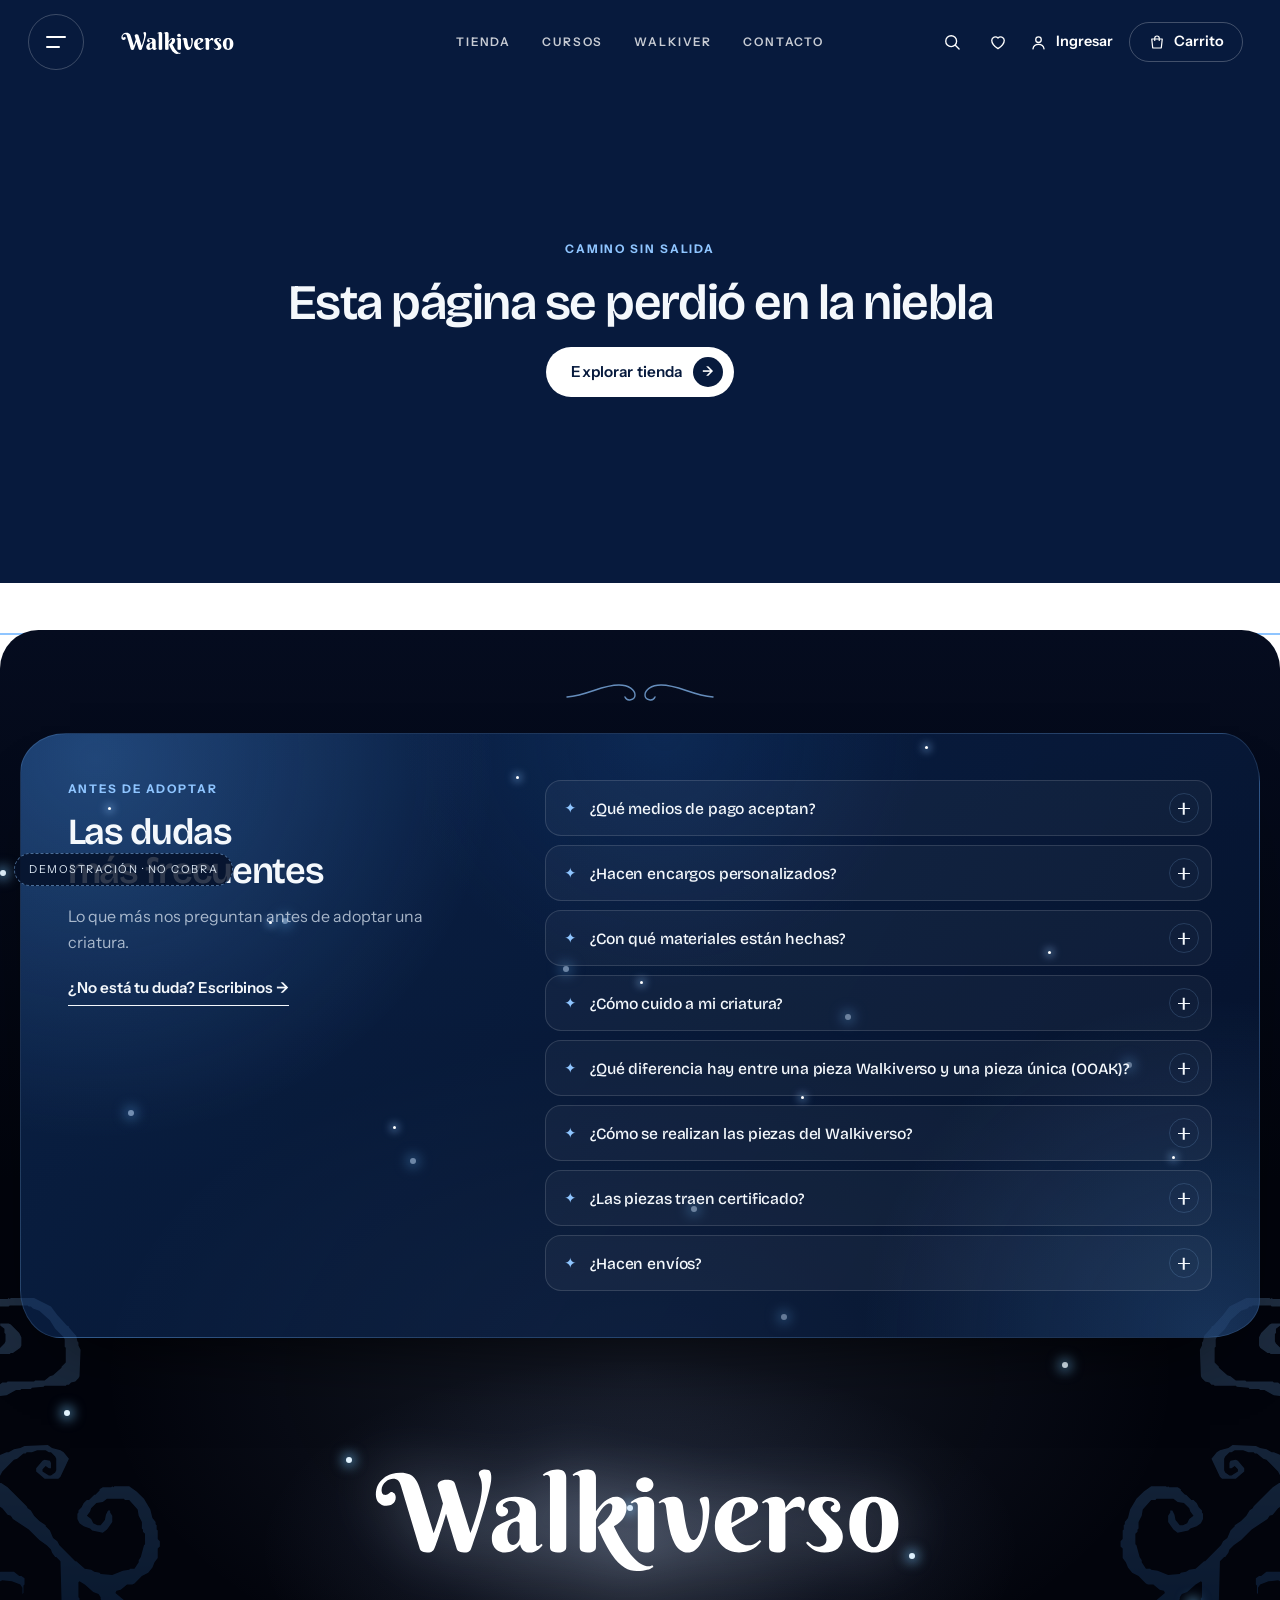
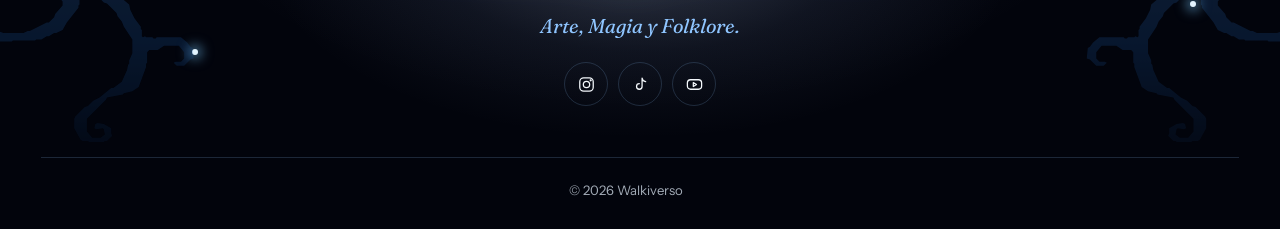
==== commit e26c7b9e: "Walkurio: planeta 3D para explorar por zonas (llegada desde el espacio, zonas dentro de zonas) Co-Au" ====
--- a/index.html
+++ b/index.html
@@ -30,15 +30,62 @@
   <link rel="stylesheet" href="css/wk-tienda.css">
   <link rel="stylesheet" href="css/wk-paginas.css">
   <link rel="stylesheet" href="css/wk-forma.css">
+  <link rel="stylesheet" href="css/wk-mundo.css">
 </head>
 <body class="wk-blanco">
-  <!-- ============ Carga inicial: el logo se llena de luz desde abajo y la web aparece ============ -->
+  <!-- ============ Entrada: una chispa escribe el logo con polvo de luz y la oscuridad se disipa como niebla ============ -->
   <div class="wk-carga" id="carga" aria-hidden="true">
-    <div class="wk-carga__logo">
-      <img src="img/logo-walkiverso.svg" alt="" width="420" height="112">
-      <img src="img/logo-walkiverso.svg" alt="" width="420" height="112">
-    </div>
+    <span class="wk-carga__bruma"></span>
+    <canvas class="wk-carga__polvo"></canvas>
+    <span class="wk-carga__marca"><img class="wk-carga__logo" src="img/logo-walkiverso.svg" alt="" width="420" height="112"></span>
   </div>
+  <script>
+    // Entrada: una chispa "escribe" el logo de izquierda a derecha dejando polvo de luz, y al terminar el logo estalla en destellos.
+    // Va acá (y no en js/) para que empiece apenas se ve la pantalla, sin esperar al resto de la web.
+    (function () {
+      var c = document.getElementById('carga');
+      if (!c || getComputedStyle(c).display === 'none' || matchMedia('(prefers-reduced-motion: reduce)').matches) return;
+      var logo = c.querySelector('.wk-carga__logo'), cv = c.querySelector('canvas'), x = cv.getContext('2d');
+      var d = Math.min(devicePixelRatio || 1, 1.5), P = [], t0 = performance.now(), antes = t0, estallo = false;
+      function medir() { cv.width = innerWidth * d; cv.height = innerHeight * d; x.setTransform(d, 0, 0, d, 0, 0); }
+      function chispa(px, py, fuerza) {
+        var a = Math.random() * 6.28, v = fuerza * (8 + Math.random() * 46);
+        P.push({ x: px, y: py, vx: Math.cos(a) * v, vy: Math.sin(a) * v - 10, l: 0, d: 0.5 + Math.random() * 1.2, r: 0.8 + Math.random() * 2.4, f: Math.random() * 6.28 });
+      }
+      medir(); addEventListener('resize', medir);
+      logo.style.setProperty('--wk-p', '0%');
+      requestAnimationFrame(function cuadro(ahora) {
+        if (!c.isConnected) return;
+        var dt = Math.min(0.05, (ahora - antes) / 1000); antes = ahora;
+        var t = Math.max(0, Math.min(1, (ahora - t0 - 350) / 1500)), e = t < 0.5 ? 2 * t * t : 1 - Math.pow(-2 * t + 2, 2) / 2;
+        var r = logo.getBoundingClientRect(), px = r.left + r.width * e, py = r.top + r.height * (0.5 + 0.3 * Math.sin(e * 9)), i;
+        logo.style.setProperty('--wk-p', (e * 118) + '%');
+        x.clearRect(0, 0, innerWidth, innerHeight);
+        x.globalCompositeOperation = 'lighter';
+        if (t > 0 && t < 1) {
+          for (i = 0; i < 5; i++) chispa(px, py, 1.25);
+          // La punta de la chispa: un resplandor con un destello en cruz
+          var g = x.createRadialGradient(px, py, 0, px, py, 26);
+          g.addColorStop(0, 'rgba(255,255,255,1)'); g.addColorStop(0.25, 'rgba(170,215,255,0.55)'); g.addColorStop(1, 'rgba(143,197,255,0)');
+          x.globalAlpha = 1; x.fillStyle = g; x.fillRect(px - 26, py - 26, 52, 52);
+          x.fillStyle = '#fff'; x.fillRect(px - 20, py - 0.6, 40, 1.2); x.fillRect(px - 0.6, py - 20, 1.2, 40);
+        } else if (t >= 1 && !estallo) {
+          estallo = true;
+          for (i = 0; i < 150; i++) chispa(r.left + Math.random() * r.width, r.top + Math.random() * r.height, 3.4);
+        }
+        P = P.filter(function (p) { return (p.l += dt) < p.d; });
+        for (i = 0; i < P.length; i++) {
+          var p = P[i], k = 1 - p.l / p.d;
+          p.vy += 34 * dt; p.vx *= 0.985; p.x += p.vx * dt; p.y += p.vy * dt;
+          x.globalAlpha = k * (0.55 + 0.45 * Math.sin(p.l * 20 + p.f));
+          x.fillStyle = i % 3 ? '#CFE6FF' : '#fff';
+          x.beginPath(); x.arc(p.x, p.y, p.r * (0.5 + k * 0.6), 0, 6.28); x.fill();
+        }
+        x.globalAlpha = 1;
+        requestAnimationFrame(cuadro);
+      });
+    })();
+  </script>
   <!-- Walkiverso · web para la plataforma (Kit NS). Los datos salen de la tienda con el SDK: ver js/app.js y LEEME.md -->
 
   <!-- Iconos reutilizables -->
--- a/css/wk-paginas.css
+++ b/css/wk-paginas.css
@@ -141,12 +141,16 @@
 .wk-cuenta__item { display: grid; gap: 2px; padding: 16px 20px; border: 1px solid var(--linea); border-radius: 16px; background: var(--white); text-decoration: none; transition: border-color 0.25s; }
 a.wk-cuenta__item:hover { border-color: var(--acento); }
 .wk-cuenta__item span, .wk-cuenta__item small { color: var(--fg-2); }
+/* E-books de la cuenta: cada uno es un boton que abre el lector */
+button.wk-cuenta__item { width: 100%; text-align: left; font: inherit; color: inherit; cursor: pointer; }
+button.wk-cuenta__item:hover:not(:disabled) { border-color: var(--acento); }
+button.wk-cuenta__item:disabled { cursor: default; opacity: 0.7; }
 button.wk-enlace { border: 0; }
 @media (max-width: 749px) { .wk-cuenta__dos { grid-template-columns: 1fr; } }
 
 /* ---- Aviso de demostración (solo fuera de la plataforma) ---- */
 html.wk-demo body::after {
-  content: 'Demostración · datos de ejemplo';
+  content: 'Demostración · no cobra';
   position: fixed;
   left: 14px;
   bottom: 14px;
--- a/css/wk-forma.css
+++ b/css/wk-forma.css
@@ -799,25 +799,115 @@
 .wk-acceso__enlace:hover { color: var(--fg); }
 
 /* =========================================================
-   Carga inicial: fondo oscuro (como el pie), el logo se llena de luz desde abajo,
-   un destello lo cruza y la web aparece. Una vez por visita.
-   ========================================================= */
-.wk-carga { position: fixed; inset: 0; z-index: 200; display: grid; place-items: center; background: radial-gradient(60% 40% at 50% 52%, rgb(150 175 225 / 0.1), transparent 70%), linear-gradient(180deg, #050C1F, #02040C 60%); transition: opacity 0.9s ease 0.45s, visibility 0s linear 1.4s; }
+   Entrada: sobre un fondo oscuro (como el pie) el logo emerge de la bruma, con unas motas de luz
+   que suben; después la oscuridad se disipa como niebla, en manchas, y deja ver la web.
+   Nada "carga": no hay barras ni rellenos. Una vez por visita.
+   ========================================================= */
+@property --wk-n1 { syntax: '<length>'; inherits: false; initial-value: 0px; }
+@property --wk-n2 { syntax: '<length>'; inherits: false; initial-value: 0px; }
+@property --wk-n3 { syntax: '<length>'; inherits: false; initial-value: 0px; }
+@property --wk-n4 { syntax: '<length>'; inherits: false; initial-value: 0px; }
+.wk-carga {
+  position: fixed; inset: 0; z-index: 200; display: grid; place-items: center; overflow: hidden;
+  background: linear-gradient(180deg, #050C1F, #02040C 60%);
+  /* Cuatro claros de bordes difusos que crecen a destiempo: juntos abren la niebla de forma irregular */
+  -webkit-mask-image: radial-gradient(circle at 50% 54%, transparent calc(var(--wk-n1) * 0.45), #000 var(--wk-n1)), radial-gradient(circle at 30% 38%, transparent calc(var(--wk-n2) * 0.4), #000 var(--wk-n2)), radial-gradient(circle at 72% 64%, transparent calc(var(--wk-n3) * 0.4), #000 var(--wk-n3)), radial-gradient(circle at 64% 26%, transparent calc(var(--wk-n4) * 0.4), #000 var(--wk-n4));
+  mask-image: radial-gradient(circle at 50% 54%, transparent calc(var(--wk-n1) * 0.45), #000 var(--wk-n1)), radial-gradient(circle at 30% 38%, transparent calc(var(--wk-n2) * 0.4), #000 var(--wk-n2)), radial-gradient(circle at 72% 64%, transparent calc(var(--wk-n3) * 0.4), #000 var(--wk-n3)), radial-gradient(circle at 64% 26%, transparent calc(var(--wk-n4) * 0.4), #000 var(--wk-n4));
+  -webkit-mask-composite: source-in; mask-composite: intersect;
+  transition: --wk-n1 1.5s cubic-bezier(0.5, 0, 0.6, 1), --wk-n2 1.5s cubic-bezier(0.5, 0, 0.6, 1) 0.12s, --wk-n3 1.5s cubic-bezier(0.5, 0, 0.6, 1) 0.2s, --wk-n4 1.5s cubic-bezier(0.5, 0, 0.6, 1) 0.06s, opacity 0.5s ease 1.2s, visibility 0s linear 1.7s;
+  /* Si algo fallara y nadie la cierra, se va sola a los 9 segundos */
+  animation: wk-carga-salida 0.8s ease 9s forwards;
+}
 html.wk-sin-carga .wk-carga { display: none; }
-/* Si algo fallara y nadie la cierra, se va sola a los 9 segundos */
-.wk-carga { animation: wk-carga-salida 0.8s ease 9s forwards; }
 @keyframes wk-carga-salida { to { opacity: 0; visibility: hidden; } }
-.wk-carga__logo { position: relative; width: min(70vw, 420px); transition: scale 1.1s cubic-bezier(0.5, 0, 0.2, 1), opacity 0.7s ease 0.3s, filter 1.1s ease; }
-.wk-carga__logo img { display: block; width: 100%; height: auto; }
-/* Debajo, el logo apagado; encima, el mismo logo encendido que sube desde abajo */
-.wk-carga__logo img:first-child { opacity: 0.14; }
-.wk-carga__logo img:last-child { position: absolute; inset: 0; clip-path: inset(100% 0 0 0); filter: drop-shadow(0 0 22px rgb(143 197 255 / 0.55)); animation: wk-carga-llenar 1.7s cubic-bezier(0.45, 0, 0.2, 1) 0.2s forwards; }
-@keyframes wk-carga-llenar { to { clip-path: inset(-20% 0 0 0); } }
-/* El destello: una luz que recorre las letras (recortada a la forma del logo) cuando termina de llenarse */
-.wk-carga__logo::after { content: ''; position: absolute; inset: 0; background: linear-gradient(105deg, transparent 40%, #fff 50%, transparent 60%) no-repeat; background-size: 250% 100%; background-position: 150% 0; -webkit-mask: url('../img/logo-walkiverso.svg') center / contain no-repeat; mask: url('../img/logo-walkiverso.svg') center / contain no-repeat; filter: drop-shadow(0 0 14px #fff); opacity: 0; pointer-events: none; }
-.wk-carga.is-abriendo .wk-carga__logo::after { animation: wk-carga-destello 0.75s ease-out forwards; }
-@keyframes wk-carga-destello { 0% { background-position: 150% 0; opacity: 1; } 100% { background-position: -50% 0; opacity: 1; } }
-/* Y se va: el logo se enciende, se agranda apenas y se disuelve con el fondo */
-.wk-carga.is-abriendo { opacity: 0; visibility: hidden; pointer-events: none; }
-.wk-carga.is-abriendo .wk-carga__logo { scale: 1.12; opacity: 0; filter: brightness(1.6) blur(6px); }
-@media (prefers-reduced-motion: reduce) { .wk-carga__logo img:last-child { clip-path: none; } }
+/* La bruma: un resplandor que respira detrás del logo */
+.wk-carga__bruma { position: absolute; left: 50%; top: 50%; width: min(120vw, 900px); aspect-ratio: 1.7; translate: -50% -50%; border-radius: 50%; background: radial-gradient(closest-side, rgb(120 170 235 / 0.3), rgb(60 100 180 / 0.1) 55%, transparent); animation: wk-carga-bruma 2.6s ease-out both, wk-respirar 5s ease-in-out 2.6s infinite; }
+@keyframes wk-carga-bruma { from { opacity: 0; scale: 0.5; } }
+/* El logo sale de la bruma: desenfocado y más abajo, hasta quedar nítido */
+.wk-carga__logo { position: relative; width: min(70vw, 420px); height: auto; filter: drop-shadow(0 0 26px rgb(143 197 255 / 0.5)); animation: wk-carga-emerge 1.9s cubic-bezier(0.22, 1, 0.36, 1) 0.15s both; transition: opacity 0.7s ease, scale 1.3s cubic-bezier(0.4, 0, 0.2, 1), filter 0.9s ease; }
+@keyframes wk-carga-emerge { from { opacity: 0; translate: 0 26px; scale: 0.94; filter: blur(16px) drop-shadow(0 0 0 transparent); } }
+/* Motas de luz que suben despacio alrededor */
+.wk-carga__motas i { position: absolute; left: var(--x); top: var(--y); width: var(--s, 4px); height: var(--s, 4px); border-radius: 50%; background: #E3F4FF; box-shadow: 0 0 10px 3px rgb(120 200 255 / 0.5); opacity: 0; animation: wk-carga-mota var(--t, 3s) ease-in-out var(--d, 0s) infinite; }
+@keyframes wk-carga-mota { 0% { opacity: 0; transform: translate(0, 20px); } 30% { opacity: 0.9; } 100% { opacity: 0; transform: translate(var(--dx, 10px), -60px); } }
+/* La niebla se disipa */
+.wk-carga.is-abriendo { --wk-n1: 150vmax; --wk-n2: 150vmax; --wk-n3: 150vmax; --wk-n4: 150vmax; opacity: 0; visibility: hidden; pointer-events: none; }
+.wk-carga.is-abriendo .wk-carga__logo { opacity: 0; scale: 1.1; filter: blur(10px); }
+@media (prefers-reduced-motion: reduce) { .wk-carga { transition: opacity 0.4s ease; } }
+.wk-carga__motas { position: absolute; inset: 0; }
+
+/* Entrada, versión con magia: una chispa escribe el logo de izquierda a derecha (la mueve el guion de index.html) */
+@property --wk-p { syntax: '<percentage>'; inherits: false; initial-value: 118%; }
+.wk-carga__polvo { position: absolute; inset: 0; width: 100%; height: 100%; pointer-events: none; }
+.wk-carga__logo { animation: none; -webkit-mask-image: linear-gradient(90deg, #000 calc(var(--wk-p) - 16%), transparent var(--wk-p)); mask-image: linear-gradient(90deg, #000 calc(var(--wk-p) - 16%), transparent var(--wk-p)); }
+
+/* El resplandor va en el contenedor y no en la imagen: sobre la imagen, la máscara que revela las letras lo recortaba en un rectángulo */
+.wk-carga__marca { position: relative; display: block; width: min(70vw, 420px); filter: drop-shadow(0 0 18px rgb(143 197 255 / 0.55)); transition: opacity 0.7s ease, scale 1.3s cubic-bezier(0.4, 0, 0.2, 1), filter 0.9s ease; }
+.wk-carga__logo, .wk-carga.is-abriendo .wk-carga__logo { display: block; width: 100%; filter: none; opacity: 1; scale: 1; transition: none; }
+.wk-carga.is-abriendo .wk-carga__marca { opacity: 0; scale: 1.1; filter: blur(10px); }
+/* En la tienda, la raíz izquierda pasa por detrás de los filtros: más tenue para que se lean bien */
+.wk-tienda > .wk-raiz--izq { opacity: 0.16; }
+
+/* =========================================================
+   Filas que se adaptan a la cantidad de piezas (ver fila() en js/ui/tarjeta.js)
+   ========================================================= */
+.wk-card__resumen { display: none; }
+@media (min-width: 1100px) {
+  .wk-grilla[data-n='3'] { grid-template-columns: repeat(3, minmax(0, 1fr)); }
+  .wk-grilla[data-n='2'] { grid-template-columns: repeat(2, minmax(0, 1fr)); }
+  .wk-grilla[data-n='1'] { grid-template-columns: minmax(0, 980px); justify-content: center; }
+  /* Tarjeta ancha: foto a la izquierda, texto grande a la derecha */
+  .wk-grilla:is([data-n='1'], [data-n='2']) .wk-card__enlace { grid-template-columns: minmax(0, 0.9fr) minmax(0, 1fr); align-items: center; gap: clamp(20px, 2.6vw, 44px); height: 100%; padding: 14px; border-radius: var(--wk-bloque); background: var(--white); box-shadow: 0 0 0 1px var(--linea), 0 30px 60px -46px rgb(7 26 61 / 0.5); transition: translate 0.5s var(--wk-ease), box-shadow 0.5s; }
+  .wk-grilla:is([data-n='1'], [data-n='2']) .wk-card__marco { border-radius: calc(var(--wk-bloque) - 10px); }
+  .wk-grilla:is([data-n='1'], [data-n='2']) .wk-card__info { gap: 10px; padding: 0 clamp(8px, 1.4vw, 24px) 0 0; }
+  .wk-grilla:is([data-n='1'], [data-n='2']) .wk-card__nombre { font-size: clamp(1.7rem, 2.4vw, 2.5rem); line-height: 1.05; letter-spacing: -0.03em; }
+  .wk-grilla:is([data-n='1'], [data-n='2']) .wk-card__meta { font-size: 0.74rem; font-weight: 700; letter-spacing: 0.14em; text-transform: uppercase; color: var(--acento); order: -1; }
+  .wk-grilla:is([data-n='1'], [data-n='2']) .wk-card__resumen { display: block; color: var(--fg-2); text-wrap: pretty; }
+  .wk-grilla:is([data-n='1'], [data-n='2']) .wk-card__pie { align-items: center; margin-top: 12px; padding-top: 18px; }
+  .wk-grilla:is([data-n='1'], [data-n='2']) .wk-card__precio { font-family: var(--wk-display); font-size: 1.5rem; }
+  .wk-grilla:is([data-n='1'], [data-n='2']) .wk-card__cta { display: inline-flex; align-items: center; gap: 8px; min-height: 46px; padding: 0 20px; border-radius: 999px; background: var(--blue-deep); color: var(--white); font-size: 0.9rem; }
+  .wk-grilla:is([data-n='1'], [data-n='2']) .wk-fav { top: 26px; right: auto; left: 26px; }
+  .wk-grilla:is([data-n='1'], [data-n='2']) .wk-card__enlace:hover { translate: 0 -6px; box-shadow: 0 0 0 1px var(--acento), 0 40px 70px -44px rgb(7 26 61 / 0.7); }
+  .wk-grilla:is([data-n='1'], [data-n='2']) .wk-card__enlace:hover .wk-card__marco { box-shadow: none; }
+  :is(.wk-noche, .wk-azul) .wk-grilla:is([data-n='1'], [data-n='2']) .wk-card__enlace { background: rgb(255 255 255 / 0.06); }
+  :is(.wk-noche, .wk-azul) .wk-grilla:is([data-n='1'], [data-n='2']) .wk-card__cta { background: var(--white); color: var(--blue-deep); }
+}
+/* En tablet y celular la fila se desliza: con pocas piezas, cada una ocupa su parte para que no quede hueco */
+@media (min-width: 750px) and (max-width: 1099px) { .wk-grilla--carril:is([data-n='1'], [data-n='2'], [data-n='3']) > * { flex: 1 1 0; } .wk-grilla--carril[data-n='1'] > * { max-width: 420px; margin-inline: auto; } }
+@media (max-width: 749px) { .wk-grilla--carril[data-n='1'] > * { flex-basis: 100%; } }
+
+/* El hero y la cinta llenan juntos la primera pantalla (antes el hero tenía tope de 780 px y en pantallas altas sobraba blanco) */
+.wk-hero { min-height: clamp(520px, calc(100svh - 76px), 1200px); }
+@media (max-width: 749px) { .wk-hero { min-height: clamp(520px, calc(100svh - 72px), 900px); } }
+
+/* =========================================================
+   Ficha: el bloque de compra (precio, estado, botón, favorito y garantías) agrupado en una tarjeta
+   ========================================================= */
+.wk-ficha__info { gap: 14px; }
+.wk-ficha__info > .wk-titulo { margin-top: 2px; }
+.wk-ficha__compra { display: grid; gap: 16px; margin-block: 10px 6px; padding: clamp(18px, 2.2vw, 30px); border-radius: 26px; background: var(--white-soft); }
+.wk-ficha__cabeza { display: flex; flex-wrap: wrap; align-items: center; justify-content: space-between; gap: 10px 16px; }
+.wk-ficha__precio { font-size: clamp(1.9rem, 3vw, 2.5rem); line-height: 1; }
+.wk-ficha__estado { margin: 0; padding: 8px 14px 8px 12px; border-radius: 999px; background: var(--white); color: var(--fg); font-size: 0.86rem; font-weight: 600; }
+.wk-ficha__accion { display: grid; grid-template-columns: minmax(0, 1fr) auto; gap: 10px; align-items: center; }
+.wk-fav--ficha { width: 58px; height: 58px; background: var(--white); border-color: transparent; }
+.wk-fav--ficha svg { width: 22px; height: 22px; }
+.wk-ficha__compra .wk-error:empty { display: none; }
+.wk-ficha__compra .wk-ficha__hogar { padding: 0; background: none; }
+.wk-ficha__garantias { list-style: none; margin: 0; padding: 16px 0 0; display: grid; grid-template-columns: repeat(3, minmax(0, 1fr)); gap: 10px; border-top: 1px solid var(--linea); font-size: 0.84rem; line-height: 1.3; color: var(--fg-2); }
+.wk-ficha__garantias li, .wk-ficha__garantias button { display: flex; align-items: center; gap: 10px; }
+.wk-ficha__garantias button { padding: 0; border: 0; background: none; color: inherit; font: inherit; text-align: left; text-decoration: underline; text-underline-offset: 3px; }
+.wk-ficha__garantias button:hover { color: var(--fg); }
+.wk-ficha__garantias svg { flex: none; width: 22px; height: 22px; color: var(--acento); }
+@media (max-width: 599px) { .wk-ficha__garantias { grid-template-columns: 1fr; } }
+/* En celular las raíces de las páginas interiores son chicas y tenues (si no, las dos se encuentran en el medio y tapan) */
+@media (max-width: 749px) { .wk-tienda > .wk-raiz, .wk-pagina > .wk-raiz { top: 84px; height: 220px; opacity: 0.18; } }
+.wk-ficha__accion:not(:has(.wk-fav)) { grid-template-columns: minmax(0, 1fr); }
+/* La fila del certificado lleva fondo propio: si no, la raíz del borde se ve a través y ensucia el "Ver" */
+.wk-ficha__cert { background: var(--white); }
+
+/* Miniaturas de la ficha: siempre en un solo renglón. Si no entran, se deslizan (carrusel) en vez de bajar a otra fila. */
+.wk-ficha__miniaturas { flex-wrap: nowrap; justify-content: safe center; gap: 10px; overflow-x: auto; padding: 4px 2px 8px; scroll-snap-type: x proximity; scrollbar-width: none; -webkit-overflow-scrolling: touch; }
+.wk-ficha__miniaturas::-webkit-scrollbar { display: none; }
+.wk-ficha__miniaturas button { flex: none; scroll-snap-align: center; }
+/* Cuando hay más para ver, los bordes se desvanecen para avisarlo */
+.wk-ficha__miniaturas.is-desliza { -webkit-mask: linear-gradient(90deg, transparent, #000 28px, #000 calc(100% - 28px), transparent); mask: linear-gradient(90deg, transparent, #000 28px, #000 calc(100% - 28px), transparent); padding-inline: 20px; }
--- a/css/wk-mundo.css
+++ b/css/wk-mundo.css
@@ -0,0 +1,217 @@
+/* =========================================================
+   Walkurio · el planeta para explorar (js/paginas/walkurio.js + js/anim/planeta3d.js)
+   Pantalla completa, sin pie: es una experiencia, no una página para leer.
+   ========================================================= */
+
+body[data-pagina='walkurio'] #pie { display: none; }
+
+.wk-mundo {
+  position: relative;
+  height: 100svh;
+  min-height: 560px;
+  overflow: hidden;
+  color: var(--white);
+  background:
+    radial-gradient(ellipse 70% 60% at 62% 44%, color-mix(in srgb, var(--blue-dark) 70%, transparent), transparent 70%),
+    radial-gradient(ellipse 50% 40% at 15% 90%, color-mix(in srgb, var(--blue-deep) 80%, transparent), transparent 70%),
+    #01060F;
+}
+
+.wk-mundo__lienzo {
+  position: absolute;
+  inset: 0;
+  width: 100%;
+  height: 100%;
+  display: block;
+  cursor: grab;
+  touch-action: none;
+}
+.wk-mundo__lienzo.is-arrastrando { cursor: grabbing; }
+
+/* ---- Marcas de las zonas sobre el planeta ---- */
+.wk-mundo__marcas { position: absolute; inset: 0; pointer-events: none; transition: opacity 0.5s; }
+.wk-mundo__marcas.is-viajando { opacity: 0; }
+.wk-mundo__marca {
+  position: absolute;
+  left: 0;
+  top: 0;
+  display: flex;
+  align-items: center;
+  gap: 8px;
+  translate: -9px -9px;
+  padding: 0;
+  border: 0;
+  background: none;
+  color: var(--white);
+  font: 500 0.82rem/1 var(--wk-body);
+  cursor: pointer;
+  pointer-events: auto;
+  will-change: transform, opacity;
+}
+.wk-mundo__marca.is-oculta { pointer-events: none; }
+.wk-mundo__punto {
+  position: relative;
+  width: 18px;
+  height: 18px;
+  flex: none;
+  border-radius: 50%;
+  background: radial-gradient(circle, #fff 0 3px, color-mix(in srgb, var(--blue-glow) 55%, transparent) 4px 6px, transparent 7px);
+}
+.wk-mundo__punto::after {
+  content: '';
+  position: absolute;
+  inset: 0;
+  border-radius: 50%;
+  border: 1px solid var(--blue-glow);
+  animation: wk-mundo-pulso 2.6s ease-out infinite;
+}
+@keyframes wk-mundo-pulso { from { scale: 0.5; opacity: 1; } to { scale: 2.2; opacity: 0; } }
+.wk-mundo__nombre {
+  padding: 7px 12px;
+  border-radius: 999px;
+  white-space: nowrap;
+  background: color-mix(in srgb, var(--blue-night) 62%, transparent);
+  border: 1px solid color-mix(in srgb, var(--blue-glow) 22%, transparent);
+  -webkit-backdrop-filter: blur(8px);
+  backdrop-filter: blur(8px);
+  transition: background 0.25s, border-color 0.25s;
+}
+.wk-mundo__marca:hover .wk-mundo__nombre,
+.wk-mundo__marca:focus-visible .wk-mundo__nombre { background: var(--blue-mid); border-color: var(--blue-glow); }
+
+/* ---- Llegada ---- */
+.wk-mundo__llegada {
+  position: absolute;
+  inset: 0;
+  display: grid;
+  place-items: center;
+  margin: 0;
+  pointer-events: none;
+  font: 700 clamp(2.6rem, 9vw, 7.5rem)/1 var(--wk-titulo);
+  letter-spacing: 0.32em;
+  text-indent: 0.32em;
+  text-transform: uppercase;
+  color: transparent;
+  opacity: 0;
+}
+.wk-mundo__llegada span {
+  background: linear-gradient(180deg, #fff, var(--blue-glow));
+  -webkit-background-clip: text;
+  background-clip: text;
+  text-shadow: 0 0 60px color-mix(in srgb, var(--blue-glow) 30%, transparent);
+}
+.wk-mundo.is-llegando .wk-mundo__llegada { animation: wk-mundo-llegada 4.4s var(--wk-ease) forwards; }
+@keyframes wk-mundo-llegada {
+  0% { opacity: 0; letter-spacing: 0.6em; filter: blur(10px); }
+  30% { opacity: 1; letter-spacing: 0.32em; filter: blur(0); }
+  65% { opacity: 1; }
+  100% { opacity: 0; letter-spacing: 0.2em; filter: blur(6px); }
+}
+
+/* ---- Panel ---- */
+.wk-mundo__panel {
+  position: absolute;
+  z-index: 2;
+  left: var(--wk-x);
+  top: 108px;
+  width: min(380px, 32vw);
+  max-height: calc(100% - 132px);
+  overflow: auto;
+  overscroll-behavior: contain;
+  padding: 24px;
+  border-radius: 24px;
+  background: color-mix(in srgb, var(--blue-night) 70%, transparent);
+  border: 1px solid color-mix(in srgb, var(--blue-glow) 16%, transparent);
+  -webkit-backdrop-filter: blur(16px);
+  backdrop-filter: blur(16px);
+  scrollbar-width: thin;
+}
+.wk-mundo__migas ol { display: flex; flex-wrap: wrap; gap: 4px 6px; margin: 0 0 14px; padding: 0; list-style: none; font-size: 0.78rem; color: var(--white-muted); }
+.wk-mundo__migas li + li::before { content: '›'; margin-right: 6px; opacity: 0.6; }
+.wk-mundo__migas button { padding: 0; border: 0; background: none; color: var(--blue-glow); font: inherit; cursor: pointer; text-decoration: underline; text-underline-offset: 3px; }
+.wk-mundo__titulo { margin: 0; font: 700 clamp(1.7rem, 2.4vw, 2.3rem)/1.05 var(--wk-titulo); letter-spacing: -0.01em; outline: none; }
+.wk-mundo__datos { display: flex; flex-wrap: wrap; gap: 6px; margin: 12px 0 0; }
+.wk-mundo__datos span { padding: 5px 10px; border-radius: 999px; font-size: 0.75rem; background: color-mix(in srgb, var(--blue-mid) 45%, transparent); }
+.wk-mundo__datos .is-provisorio { background: none; border: 1px dashed color-mix(in srgb, var(--blue-glow) 60%, transparent); color: var(--blue-glow); }
+.wk-mundo__texto { margin: 12px 0 0; color: var(--white-muted); line-height: 1.55; font-size: 0.95rem; }
+.wk-mundo__sub { margin: 22px 0 10px; font: 600 0.72rem/1 var(--wk-body); letter-spacing: 0.14em; text-transform: uppercase; color: var(--blue-glow); }
+.wk-mundo__lista { display: grid; gap: 6px; margin: 0; padding: 0; list-style: none; }
+.wk-mundo__lista button {
+  display: flex;
+  align-items: center;
+  justify-content: space-between;
+  gap: 12px;
+  width: 100%;
+  padding: 11px 14px;
+  border-radius: 14px;
+  border: 1px solid color-mix(in srgb, var(--blue-glow) 14%, transparent);
+  background: color-mix(in srgb, var(--blue-dark) 50%, transparent);
+  color: var(--white);
+  font: 500 0.92rem/1.2 var(--wk-body);
+  text-align: left;
+  cursor: pointer;
+  transition: background 0.2s, border-color 0.2s;
+}
+.wk-mundo__lista button:hover { background: var(--blue-mid); border-color: var(--blue-glow); }
+.wk-mundo__lista small { flex: none; font-size: 0.72rem; color: var(--white-muted); }
+.wk-mundo__pronto { margin: 18px 0 0; padding: 12px 14px; border-radius: 14px; border: 1px dashed color-mix(in srgb, var(--blue-glow) 30%, transparent); font-size: 0.86rem; color: var(--white-muted); }
+.wk-mundo__volver { margin-top: 18px; padding: 0; border: 0; background: none; color: var(--blue-glow); font: 500 0.88rem/1.4 var(--wk-body); cursor: pointer; }
+.wk-mundo__volver:hover { text-decoration: underline; text-underline-offset: 3px; }
+
+/* ---- Controles y ayuda ---- */
+.wk-mundo__zoom { position: absolute; z-index: 2; right: var(--wk-x); bottom: 28px; display: grid; gap: 8px; }
+.wk-mundo__zoom button, .wk-mundo__saltar {
+  border: 1px solid color-mix(in srgb, var(--blue-glow) 22%, transparent);
+  background: color-mix(in srgb, var(--blue-night) 60%, transparent);
+  -webkit-backdrop-filter: blur(10px);
+  backdrop-filter: blur(10px);
+  color: var(--white);
+  cursor: pointer;
+}
+.wk-mundo__zoom button { width: 46px; height: 46px; border-radius: 50%; font: 400 1.4rem/1 var(--wk-body); }
+.wk-mundo__zoom button:hover, .wk-mundo__saltar:hover { background: var(--blue-mid); }
+.wk-mundo__ayuda {
+  position: absolute;
+  left: calc(min(380px, 32vw) + var(--wk-x));
+  right: 0;
+  bottom: 30px;
+  margin: 0;
+  text-align: center;
+  font-size: 0.8rem;
+  color: var(--white-muted);
+  opacity: 0.75;
+  pointer-events: none;
+}
+.wk-mundo__saltar { position: absolute; z-index: 3; right: var(--wk-x); bottom: 28px; padding: 10px 18px; border-radius: 999px; font: 500 0.85rem/1 var(--wk-body); }
+
+/* Durante la llegada solo se ve el viaje */
+.wk-mundo :is(.wk-mundo__panel, .wk-mundo__zoom, .wk-mundo__ayuda, .wk-mundo__marcas) { transition: opacity 0.9s var(--wk-ease), translate 0.9s var(--wk-ease); }
+.wk-mundo.is-llegando :is(.wk-mundo__panel, .wk-mundo__zoom, .wk-mundo__ayuda, .wk-mundo__marcas) { opacity: 0; pointer-events: none; }
+.wk-mundo.is-llegando .wk-mundo__panel { translate: -16px 0; }
+
+/* Sin 3D (navegador sin WebGL): queda el panel para recorrer las zonas */
+.wk-mundo.sin-3d :is(.wk-mundo__lienzo, .wk-mundo__marcas, .wk-mundo__zoom, .wk-mundo__ayuda) { display: none; }
+
+@media (max-width: 899px) {
+  .wk-mundo__panel {
+    left: 12px;
+    right: 12px;
+    top: auto;
+    bottom: 12px;
+    width: auto;
+    height: min(42svh, 360px);
+    max-height: none;
+    padding: 18px;
+    border-radius: 20px;
+  }
+  .wk-mundo.is-llegando .wk-mundo__panel { translate: 0 16px; }
+  .wk-mundo__zoom { bottom: calc(min(42svh, 360px) + 24px); right: 12px; }
+  .wk-mundo__zoom button { width: 40px; height: 40px; }
+  .wk-mundo__ayuda { display: none; }
+  .wk-mundo__saltar { right: 50%; translate: 50% 0; }
+  .wk-mundo__nombre { font-size: 0.75rem; padding: 6px 10px; }
+}
+
+@media (prefers-reduced-motion: reduce) {
+  .wk-mundo__punto::after { animation: none; }
+}
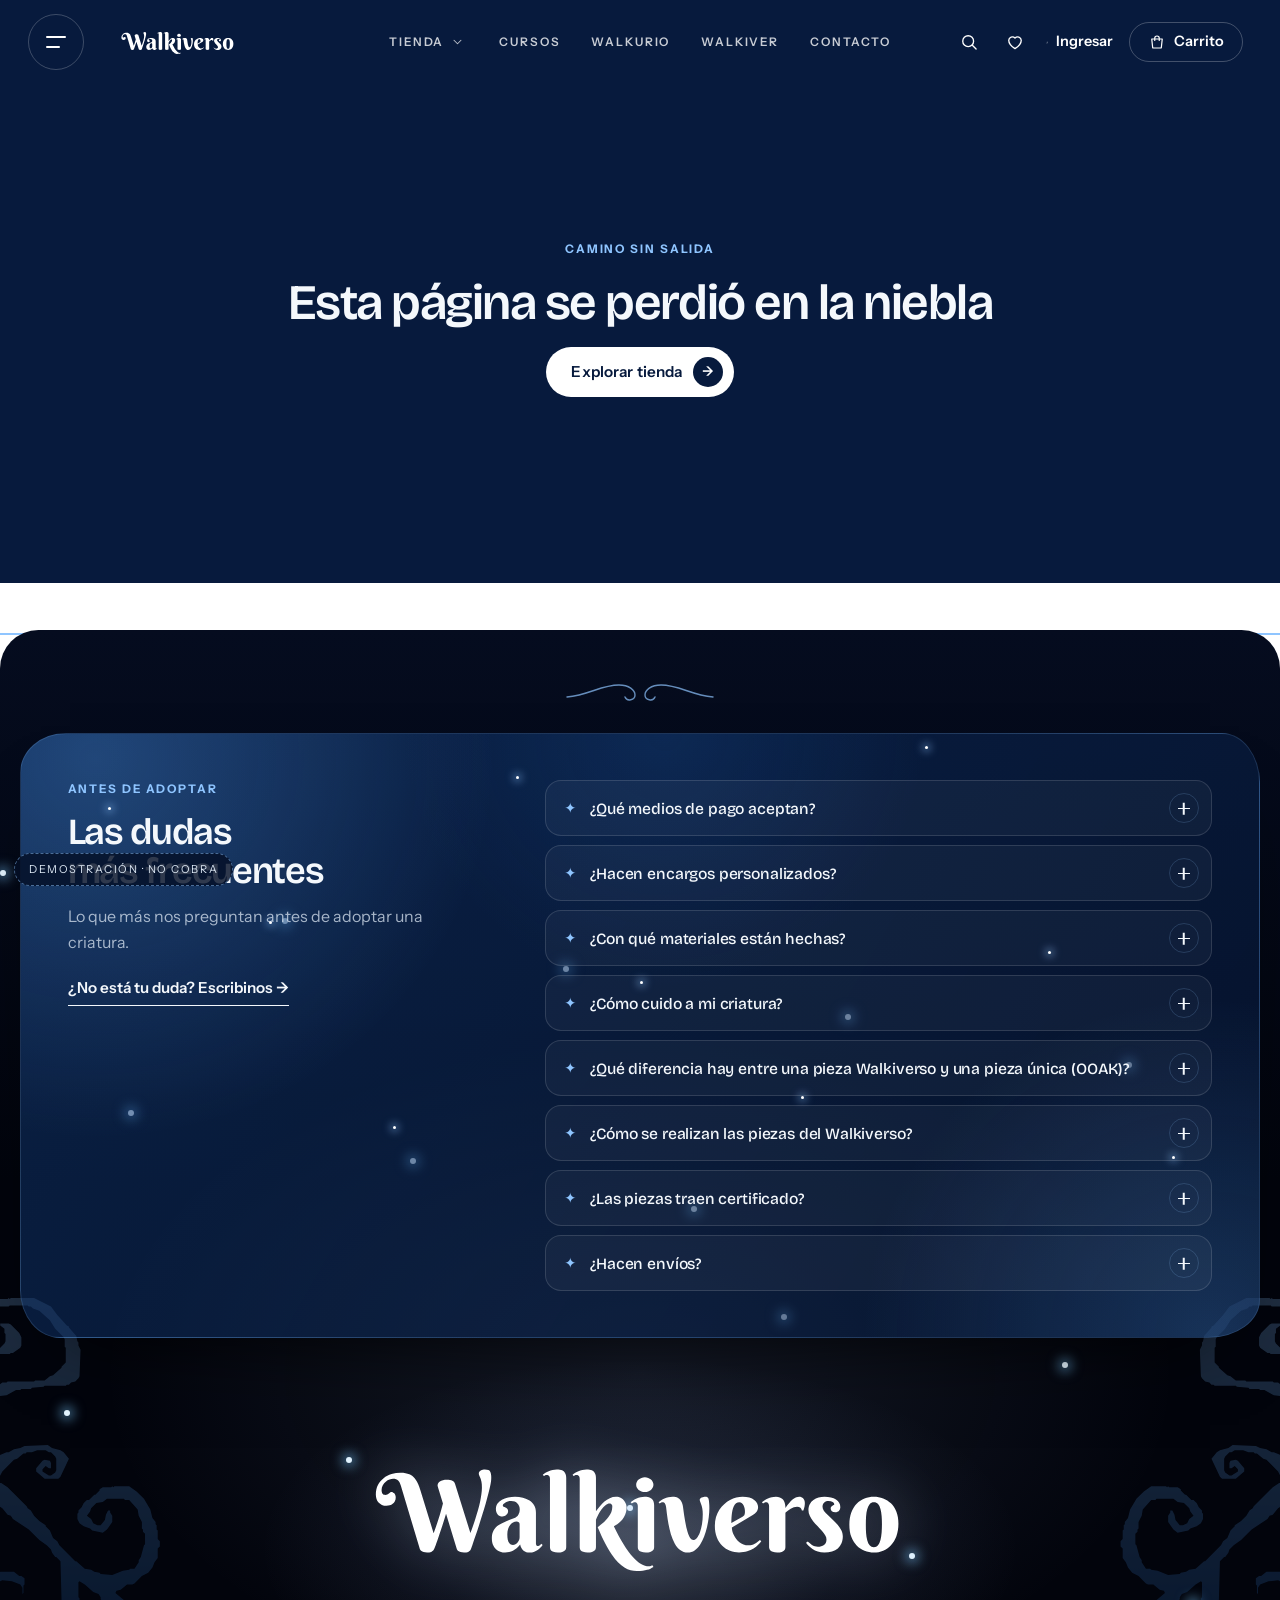
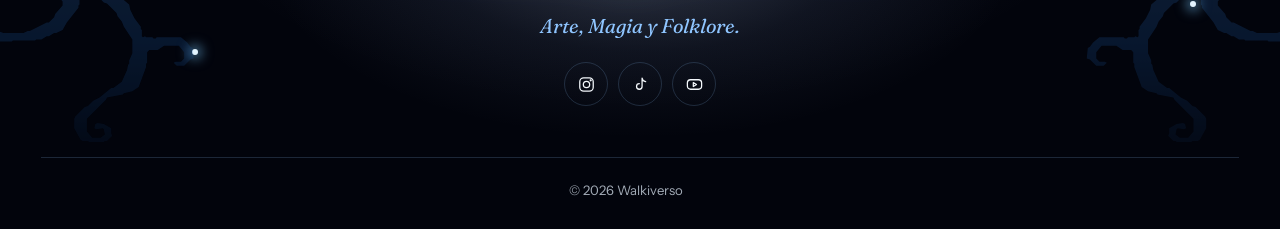
==== commit 3c14a2a7: "Ajustes del PDF: hero con la letra del logo, banda fija, tarjetas nuevas con vista rápida, duendes d" ====
--- a/index.html
+++ b/index.html
@@ -23,7 +23,7 @@
   <link rel="icon" href="img/favicon.svg" type="image/svg+xml" id="favicon">
   <link rel="preconnect" href="https://fonts.googleapis.com">
   <link rel="preconnect" href="https://fonts.gstatic.com" crossorigin>
-  <link rel="stylesheet" href="https://fonts.googleapis.com/css2?family=Bricolage+Grotesque:opsz,wght@12..96,400..800&family=Fraunces:ital,opsz,wght@1,9..144,300..500&family=Instrument+Sans:wght@400;500;600&display=swap">
+  <link rel="stylesheet" href="https://fonts.googleapis.com/css2?family=Bricolage+Grotesque:opsz,wght@12..96,400..800&family=Fraunces:ital,opsz,wght@1,9..144,300..500&family=Instrument+Sans:wght@400;500;600&family=Sansita+Swashed:wght@600;700&family=Cormorant+Garamond:wght@500;600&display=swap">
   <link rel="stylesheet" href="css/ns-firma.css">
   <link rel="stylesheet" href="css/wk-base.css">
   <link rel="stylesheet" href="css/wk-inicio.css">
@@ -103,6 +103,7 @@
     <symbol id="i-heart" viewBox="0 0 24 24"><path stroke="currentColor" stroke-width="1.6" stroke-linejoin="round" d="M12 20s-7.500-4.600-7.500-10A4.300 4.300 0 0 1 12 7.300 4.300 4.300 0 0 1 19.500 10c0 5.400-7.500 10-7.500 10z"/></symbol>
     <symbol id="i-lupa" viewBox="0 0 24 24"><g fill="none" stroke="currentColor" stroke-width="1.6" stroke-linecap="round"><circle cx="11" cy="11" r="6.5"/><path d="m16 16 4.5 4.5"/></g></symbol>
     <symbol id="i-x" viewBox="0 0 24 24"><path fill="none" stroke="currentColor" stroke-width="1.6" stroke-linecap="round" d="M6 6l12 12M18 6 6 18"/></symbol>
+    <symbol id="i-ojo-abierto" viewBox="0 0 24 24"><g fill="none" stroke="currentColor" stroke-width="1.6" stroke-linecap="round" stroke-linejoin="round"><path d="M2.5 12S6 5.5 12 5.5 21.5 12 21.5 12 18 18.5 12 18.5 2.5 12 2.5 12Z"/><circle cx="12" cy="12" r="3"/></g></symbol>
     <symbol id="i-ojo" viewBox="0 0 24 24"><g fill="none" stroke="currentColor" stroke-width="1.5" stroke-linejoin="round"><path d="M12 3.5C8 7 6.5 9.6 6.5 12S8 17 12 20.5c4-3.5 5.5-6.100 5.500-8.500S16 7 12 3.500z"/><circle cx="12" cy="12" r="2.200" fill="currentColor" stroke="none"/></g></symbol>
     <symbol id="i-sello" viewBox="0 0 24 24"><g fill="none" stroke="currentColor" stroke-width="1.5" stroke-linecap="round" stroke-linejoin="round"><circle cx="12" cy="9.500" r="5.500"/><path d="m8.500 14-1.500 6.500 5-2.500 5 2.500L15.500 14"/><path d="m10 9.500 1.500 1.500 2.500-3"/></g></symbol>
     <symbol id="i-filtro" viewBox="0 0 24 24"><path fill="none" stroke="currentColor" stroke-width="1.6" stroke-linecap="round" d="M4 7h16M7 12h10M10 17h4"/></symbol>
@@ -150,9 +151,9 @@
 
   <!-- ============ Firma NS: carrito deslizable con fondo desenfocado ============ -->
   <div class="wk-velo" id="carrito-velo" hidden></div>
-  <aside class="wk-carrito" id="carrito" aria-label="Tu colección" aria-hidden="true" inert>
+  <aside class="wk-carrito" id="carrito" aria-label="Tu carrito" aria-hidden="true" inert>
     <div class="wk-carrito__cab">
-      <h2>Tu colección</h2>
+      <h2>Tu carrito</h2>
       <button type="button" class="wk-cerrar" id="cerrar-carrito" aria-label="Cerrar"><svg aria-hidden="true"><use href="#i-x"/></svg></button>
     </div>
     <div class="wk-carrito__lineas" id="carrito-lineas"></div>
--- a/css/wk-base.css
+++ b/css/wk-base.css
@@ -227,6 +227,9 @@
   box-shadow: 0 6px 18px -8px rgb(4 15 38 / 0.6);
 }
 .wk-insignia::before { content: ''; width: 6px; height: 6px; border-radius: 50%; background: var(--blue-mid); box-shadow: 0 0 0 3px rgb(76 142 217 / 0.25); }
+.wk-insignia--promo { background: var(--acento); color: var(--sobre-acento, #fff); }
+.wk-insignia--promo::before { background: currentColor; box-shadow: none; }
+.wk-ficha__promo { flex-basis: 100%; margin: 4px 0 0; font-size: 0.9rem; }
 .wk-insignia--wk { background: rgb(7 26 61 / 0.72); color: var(--white); border: 1px solid rgb(143 197 255 / 0.4); -webkit-backdrop-filter: blur(6px); backdrop-filter: blur(6px); }
 .wk-insignia--wk::before { background: var(--blue-glow); }
 .wk-insignia--hogar { background: rgb(4 15 38 / 0.78); color: var(--white-muted); }
--- a/css/wk-paginas.css
+++ b/css/wk-paginas.css
@@ -48,6 +48,7 @@
 .wk-radio > span { flex: 1; display: grid; }
 .wk-radio small { color: var(--fg-2); font-size: 0.86rem; }
 .wk-radio > b { font-weight: 600; white-space: nowrap; }
+.wk-compra__pago:not(:empty) { margin-top: 20px; }
 .wk-compra__acciones { display: flex; flex-wrap: wrap-reverse; align-items: center; justify-content: space-between; gap: 12px; margin-top: 6px; }
 .wk-compra [data-error]:empty { display: none; }
 .wk-repaso { display: grid; border: 1px solid var(--linea); border-radius: 16px; background: var(--sup); }
@@ -134,6 +135,9 @@
 
 /* ---- Cuenta ---- */
 .wk-cuenta { display: grid; gap: 22px; }
+/* "Mi cuenta" de la plataforma (tienda.cuenta.panel): toma la tipografía y los colores de esta web; acá solo se afina */
+.wk-cuenta--panel .tc { --tc-radio: var(--wk-radio, 18px); }
+.wk-cuenta--panel .tc__hola { font-family: var(--wk-display); font-weight: 600; letter-spacing: -0.03em; }
 .wk-cuenta__dos { display: grid; grid-template-columns: 1fr 1fr; gap: clamp(20px, 4vw, 48px); align-items: start; }
 .wk-cuenta .wk-form { padding: 24px; border: 1px solid var(--linea); border-radius: var(--wk-radio); background: var(--white); }
 .wk-cuenta .wk-form .wk-btn { justify-self: start; }
--- a/css/wk-forma.css
+++ b/css/wk-forma.css
@@ -911,3 +911,355 @@
 .wk-ficha__miniaturas button { flex: none; scroll-snap-align: center; }
 /* Cuando hay más para ver, los bordes se desvanecen para avisarlo */
 .wk-ficha__miniaturas.is-desliza { -webkit-mask: linear-gradient(90deg, transparent, #000 28px, #000 calc(100% - 28px), transparent); mask: linear-gradient(90deg, transparent, #000 28px, #000 calc(100% - 28px), transparent); padding-inline: 20px; }
+
+/* =========================================================
+   Ramificaciones del menú (por ejemplo, las categorías de la tienda)
+   Barra del medio: se despliegan debajo del enlace (al pasar el mouse, con el teclado o tocando la flecha).
+   Menú grande (☰): van plegadas debajo de su enlace; en escritorio no se muestran porque ya están en la barra.
+   ========================================================= */
+.wk-nav-item { position: relative; display: flex; align-items: center; gap: 2px; }
+.wk-nav-abrir {
+  display: grid;
+  place-items: center;
+  width: 22px;
+  height: 22px;
+  padding: 0;
+  border: 0;
+  border-radius: 50%;
+  background: none;
+  color: color-mix(in srgb, var(--ns-text) 70%, transparent);
+  cursor: pointer;
+}
+.wk-nav-abrir svg { width: 14px; height: 14px; transition: rotate 0.3s var(--wk-ease); }
+.wk-nav-abrir:hover { color: var(--ns-text); }
+.wk-nav-sub {
+  position: absolute;
+  top: 100%;
+  left: 50%;
+  z-index: 5;
+  display: grid;
+  min-width: 230px;
+  padding: 8px;
+  margin-top: 14px;
+  border-radius: 18px;
+  background: color-mix(in srgb, var(--blue-night) 92%, transparent);
+  border: 1px solid rgb(255 255 255 / 0.1);
+  box-shadow: 0 18px 40px rgb(1 6 15 / 0.35);
+  -webkit-backdrop-filter: blur(16px);
+  backdrop-filter: blur(16px);
+  opacity: 0;
+  visibility: hidden;
+  translate: -50% -6px;
+  transition: opacity 0.25s ease, translate 0.3s var(--wk-ease), visibility 0s linear 0.3s;
+}
+/* Puente invisible para que el desplegable no se cierre al bajar el mouse */
+.wk-nav-sub::before { content: ''; position: absolute; left: 0; right: 0; top: -16px; height: 16px; }
+.wk-nav-item:hover .wk-nav-sub,
+.wk-nav-item:focus-within .wk-nav-sub,
+.wk-nav-item.is-abierto .wk-nav-sub { opacity: 1; visibility: visible; translate: -50% 0; transition-delay: 0s; }
+.wk-nav-item:hover .wk-nav-abrir svg,
+.wk-nav-item.is-abierto .wk-nav-abrir svg { rotate: 180deg; }
+.ns-nav .wk-nav-sub a {
+  padding: 10px 14px;
+  border-radius: 12px;
+  font-size: 0.92rem;
+  font-weight: 500;
+  letter-spacing: 0;
+  text-transform: none;
+  white-space: nowrap;
+  color: var(--white-muted);
+  transition: background-color 0.2s, color 0.2s;
+}
+.ns-nav .wk-nav-sub a::after { display: none; }
+.ns-nav .wk-nav-sub a:hover,
+.ns-nav .wk-nav-sub a.is-active { background: rgb(255 255 255 / 0.08); color: var(--white); }
+
+/* Menú grande */
+.wk-panel-item {
+  display: grid;
+  grid-template-columns: minmax(0, 1fr) auto;
+  align-items: center;
+  border-bottom: 1px solid rgb(255 255 255 / 0.12);
+}
+.ns-panel__nav .wk-panel-item > a { border-bottom: 0; }
+.wk-panel-abrir {
+  display: grid;
+  place-items: center;
+  width: 44px;
+  height: 44px;
+  padding: 0;
+  margin-right: -10px;
+  border: 0;
+  background: none;
+  color: var(--ns-accent);
+  cursor: pointer;
+  opacity: 0;
+  transition: opacity 0.4s ease, color 0.25s;
+}
+.ns-header.is-open .wk-panel-abrir { opacity: 1; transition-delay: calc(0.08s + var(--i, 0) * 0.05s), 0s, 0s; }
+.wk-panel-abrir:hover { color: var(--white); }
+.wk-panel-abrir svg { width: 24px; height: 24px; transition: rotate 0.3s var(--wk-ease); }
+.wk-panel-item.is-abierto .wk-panel-abrir svg { rotate: 180deg; }
+.ns-panel__sub {
+  grid-column: 1 / -1;
+  display: grid;
+  grid-template-rows: 0fr;
+  transition: grid-template-rows 0.4s var(--wk-ease);
+}
+.ns-panel__sub > div { overflow: hidden; display: grid; }
+.wk-panel-item.is-abierto .ns-panel__sub { grid-template-rows: 1fr; }
+.wk-panel-item.is-abierto .ns-panel__sub > div { padding-bottom: 12px; }
+.ns-panel__nav .ns-panel__sub a {
+  display: block;
+  padding: 9px 0 9px 38px;
+  border: 0;
+  font-family: var(--wk-body);
+  font-size: 1.02rem;
+  font-weight: 500;
+  line-height: 1.3;
+  color: var(--white-muted);
+  opacity: 1;
+  transform: none;
+}
+.ns-panel__nav .ns-panel__sub a:hover { color: var(--white); padding-left: 44px; }
+@media (min-width: 1100px) {
+  .wk-panel-abrir, .ns-panel__sub { display: none; }
+}
+@media (prefers-reduced-motion: reduce) {
+  .ns-panel__sub, .wk-nav-sub { transition: none; }
+}
+
+/* Carrito en el celular: un ícono más, como buscar y favoritos (sin la píldora) */
+@media (max-width: 749px) {
+  .ns-bar .ns-cta {
+    position: relative;
+    width: 42px;
+    height: 42px;
+    padding: 0;
+    margin-left: 0;
+    justify-content: center;
+    gap: 0;
+    border: 0;
+    border-radius: 50%;
+    background: transparent;
+  }
+  .ns-bar .ns-cta span { display: none; }
+  .ns-bar .ns-cta svg { width: 21px; height: 21px; }
+  .ns-bar .ns-cta .wk-contador { position: absolute; top: 1px; right: -1px; min-width: 17px; height: 17px; padding-inline: 4px; font-size: 0.64rem; }
+}
+
+/* Fotos: aparecen con un fundido cuando terminan de llegar (la clase la pone js/app.js), sin pintarse de a pedazos */
+.wk-fotos-suaves :is(img.wk-arte, .wk-puerta__foto, .wk-ficha img, .wk-galeria img):not(.is-cargada) { opacity: 0; }
+.wk-fotos-suaves :is(img.wk-arte, .wk-puerta__foto, .wk-ficha img, .wk-galeria img).is-cargada { animation: wk-foto-llega 0.7s ease both; }
+.wk-fotos-suaves .wk-hero__fotos img:not(.is-cargada) { opacity: 0 !important; }
+@keyframes wk-foto-llega { from { opacity: 0; } to { opacity: 1; } }
+@media (prefers-reduced-motion: reduce) { .wk-fotos-suaves :is(img.wk-arte, .wk-puerta__foto, .wk-ficha img, .wk-galeria img).is-cargada { animation: none; } }
+
+/* Agregar al carrito desde la tarjeta: debajo del corazón, mismo estilo de círculo */
+.wk-al-carrito {
+  position: absolute; top: 58px; right: 10px; z-index: 2;
+  display: grid; place-items: center; width: 40px; height: 40px; padding: 0; border: 0; border-radius: 50%;
+  background: rgb(255 255 255 / 0.88); color: var(--blue-deep); cursor: pointer;
+  transition: transform 0.35s var(--wk-ease), background-color 0.25s, color 0.25s;
+}
+.wk-al-carrito--solo { top: 10px; }
+.wk-al-carrito svg { width: 19px; height: 19px; }
+.wk-al-carrito b { position: absolute; right: 7px; bottom: 7px; display: grid; place-items: center; width: 13px; height: 13px; border-radius: 50%; background: var(--blue-deep); color: var(--white); font: 700 11px/1 var(--wk-body); }
+.wk-al-carrito:hover { transform: scale(1.1); background: var(--blue-deep); color: var(--white); }
+.wk-al-carrito:hover b { background: var(--white); color: var(--blue-deep); }
+.wk-al-carrito.is-cargando { opacity: 0.6; pointer-events: none; }
+.wk-al-carrito.is-agregado { background: var(--blue-deep); color: var(--white); animation: wk-pulso 0.6s var(--wk-ease); }
+.wk-al-carrito.is-agregado b { background: var(--white); color: var(--blue-deep); }
+.wk-al-carrito.is-error { background: #b3261e; color: var(--white); }
+@media (max-width: 749px) {
+  .wk-al-carrito { top: 54px; right: 8px; width: 38px; height: 38px; }
+  .wk-al-carrito--solo { top: 8px; }
+}
+/* Tarjetas anchas (1 o 2 piezas): el corazón va a la izquierda; el botón, debajo */
+@media (min-width: 750px) {
+  .wk-grilla:is([data-n='1'], [data-n='2']) .wk-al-carrito { top: 74px; right: auto; left: 26px; }
+  .wk-grilla:is([data-n='1'], [data-n='2']) .wk-al-carrito--solo { top: 26px; }
+}
+
+/* Walkurio dibujado en "Dónde las criaturas cobran vida": el globo en líneas, con sus lunas */
+.wk-universo__ir { margin: 18px 0 0; }
+.wk-universo__mundo { position: relative; display: block; aspect-ratio: 1 / 0.9; color: inherit; text-decoration: none; cursor: grab; }
+.wk-universo__mundo:active { cursor: grabbing; }
+.wk-universo__globo { position: absolute; inset: 0; width: 100%; height: 100%; display: block; touch-action: pan-y; opacity: 0; transition: opacity 1.4s ease; }
+.wk-universo__globo.is-listo { opacity: 1; }
+/* Un brillo suave detrás del planeta, para que se despegue del fondo claro */
+.wk-universo__mundo::before { content: ''; position: absolute; inset: 12%; border-radius: 50%; background: radial-gradient(closest-side, rgb(18 59 120 / 0.28), rgb(76 142 217 / 0.12) 60%, transparent); pointer-events: none; }
+.wk-universo__pista { position: absolute; left: 50%; bottom: 2%; translate: -50% 0; white-space: nowrap; font-size: 0.74rem; letter-spacing: 0.08em; color: var(--fg-2); opacity: 0; transition: opacity 0.4s ease; }
+.wk-universo__mundo:hover .wk-universo__pista, .wk-universo__mundo:focus-visible .wk-universo__pista { opacity: 1; }
+@media (max-width: 899px) { .wk-universo__mundo { aspect-ratio: 1 / 0.95; margin-top: -10px; } .wk-universo__pista { opacity: 1; } }
+
+/* =========================================================
+   Ajustes octubre 2026 (PDF "LOGO")
+   ========================================================= */
+/* La tipografía del logo (Sansita Swashed) para los títulos con magia: el hero y "cobran vida" */
+:root { --wk-magia: 'Sansita Swashed', 'Bricolage Grotesque', serif; }
+.wk-hero--foto .wk-hero__texto { padding-left: clamp(0px, 7vw, 120px); }
+/* Sansita viene inclinada; el logo es derecho: se endereza (inline-block para no pelear con la animación de entrada) */
+.wk-magia { display: inline-block; font-family: var(--wk-magia); font-weight: 600; letter-spacing: 0; transform: skewX(10deg); transform-origin: 0 100%; }
+.wk-hero--foto .wk-hero__titulo { max-width: 6.9em; font-family: var(--wk-magia); font-weight: 600; font-size: clamp(3rem, 7.4vw, 7rem); line-height: 1.04; letter-spacing: 0; text-shadow: 0 2px 30px rgb(4 15 38 / 0.5); }
+.wk-hero__titulo em { font-family: inherit; font-style: normal; font-weight: inherit; color: inherit; letter-spacing: inherit; padding: 0; }
+@media (max-width: 749px) { .wk-hero--foto .wk-hero__texto { padding-left: 0; } .wk-hero--foto .wk-hero__titulo { font-size: clamp(2.8rem, 13vw, 4rem); } }
+.wk-cinta--fija { display: flex; justify-content: space-evenly; align-items: center; gap: 14px; list-style: none; padding: 16px clamp(16px, 3vw, 40px); font-family: var(--wk-display); font-weight: 600; font-size: clamp(0.9rem, 1.2vw, 1.08rem); letter-spacing: 0.01em; }
+.wk-cinta--fija li { margin: 0; white-space: nowrap; }
+.wk-cinta__sep { font-size: 0.75em; opacity: 0.6; }
+@media (max-width: 749px) {
+  .wk-cinta--fija { display: grid; grid-template-columns: 1fr 1fr; gap: 8px 12px; border-radius: 24px; text-align: center; font-size: 0.86rem; }
+  .wk-cinta__sep { display: none; }
+}
+/* Títulos de sección en mayúsculas (Las creaciones, Criaturas, Artefactos, Academia), con la bajada en una línea */
+.wk-cab--mayus .wk-titulo { text-transform: uppercase; letter-spacing: 0.01em; }
+@media (min-width: 900px) { .wk-cab--mayus .wk-bajada { max-width: none; } }
+/* La mano del logo como ícono (en lugar del ojo) */
+.wk-mano { display: inline-block; flex: none; width: 1em; height: 1em; background: currentColor; -webkit-mask: url('../img/mano.png') center / contain no-repeat; mask: url('../img/mano.png') center / contain no-repeat; }
+.wk-carrito__ojo .wk-mano { width: 36px; height: 36px; }
+.wk-mano--lista { width: 24px; height: 24px; color: var(--acento); }
+
+/* =========================================================
+   Tarjeta de pieza (PDF: lo mejor de la 1 y la 2)
+   Una tarjeta entera (foto, tipo, nombre y precio), foto 3:4, el tipo en mayúsculas arriba del nombre,
+   las acciones (favorito, carrito, vista rápida) aparecen al pasar el mouse y un borde que brilla y gira.
+   ========================================================= */
+@property --wk-giro { syntax: '<angle>'; initial-value: 0deg; inherits: false; }
+.wk-card { --fondo-card: var(--white); padding: 10px; border-radius: 22px; background: var(--fondo-card); box-shadow: 0 0 0 1px var(--linea), 0 18px 40px -32px rgb(7 26 61 / 0.45); transition: box-shadow 0.4s ease, translate 0.4s var(--wk-ease); isolation: isolate; }
+:is(.wk-noche, .wk-azul) .wk-card { --fondo-card: rgb(255 255 255 / 0.05); box-shadow: 0 0 0 1px rgb(143 197 255 / 0.16); }
+.wk-card__enlace { gap: 12px; }
+.wk-card__marco { aspect-ratio: 3 / 4; border-radius: 16px; }
+.wk-card__info { gap: 3px; padding: 0 6px 6px; }
+.wk-card__meta { order: 0; font-size: 0.7rem; font-weight: 700; letter-spacing: 0.14em; text-transform: uppercase; color: var(--acento); }
+:is(.wk-noche, .wk-azul) .wk-card__meta { color: var(--blue-glow); }
+.wk-card__pie { margin-top: 6px; padding-top: 10px; }
+.wk-card__cta { display: none; }
+/* El borde que brilla y gira (degradé), solo al pasar el mouse */
+.wk-card::before { content: ''; position: absolute; inset: -1.5px; z-index: -1; border-radius: 23.5px; padding: 1.5px; background: conic-gradient(from var(--wk-giro), transparent 0 55%, var(--blue-glow) 70%, var(--blue-mid) 80%, transparent 92%); -webkit-mask: linear-gradient(#000 0 0) content-box, linear-gradient(#000 0 0); -webkit-mask-composite: xor; mask: linear-gradient(#000 0 0) content-box exclude, linear-gradient(#000 0 0); opacity: 0; transition: opacity 0.4s ease; }
+@keyframes wk-borde-gira { to { --wk-giro: 360deg; } }
+/* Acciones: en columna arriba a la derecha, discretas */
+.wk-card__acciones { position: absolute; top: 20px; right: 20px; z-index: 3; display: grid; gap: 8px; }
+.wk-card__acciones > * { position: static; width: 36px; height: 36px; margin: 0; border: 0; border-radius: 50%; background: rgb(255 255 255 / 0.82); color: var(--blue-deep); box-shadow: 0 6px 16px -8px rgb(4 15 38 / 0.6); -webkit-backdrop-filter: blur(6px); backdrop-filter: blur(6px); }
+.wk-card__acciones svg { width: 17px; height: 17px; }
+.wk-card__ver { display: grid; place-items: center; padding: 0; cursor: pointer; transition: transform 0.35s var(--wk-ease), background-color 0.25s, color 0.25s; }
+.wk-card__ver:hover { transform: scale(1.1); background: var(--blue-deep); color: var(--white); }
+.wk-card__acciones .wk-al-carrito b { right: 4px; bottom: 4px; width: 12px; height: 12px; font-size: 10px; }
+@media (hover: hover) {
+  .wk-card:hover { translate: 0 -4px; box-shadow: 0 0 0 1px transparent, 0 30px 50px -30px rgb(7 26 61 / 0.6); }
+  .wk-card:hover::before { opacity: 1; animation: wk-borde-gira 3s linear infinite; }
+  .wk-card__acciones > * { opacity: 0; translate: 8px 0; transition: opacity 0.3s ease, translate 0.35s var(--wk-ease), transform 0.35s var(--wk-ease), background-color 0.25s, color 0.25s; }
+  .wk-card__acciones > :nth-child(2) { transition-delay: 0.04s; }
+  .wk-card__acciones > :nth-child(3) { transition-delay: 0.08s; }
+  .wk-card:is(:hover, :focus-within) .wk-card__acciones > * { opacity: 1; translate: 0 0; }
+  /* Un favorito ya marcado se ve siempre */
+  .wk-card__acciones > .wk-fav[aria-pressed='true'] { opacity: 1; translate: 0 0; }
+}
+@media (prefers-reduced-motion: reduce) { .wk-card:hover::before { animation: none; } }
+@media (max-width: 749px) {
+  .wk-card { padding: 7px; border-radius: 18px; }
+  .wk-card__marco { border-radius: 13px; }
+  .wk-card__acciones { top: 14px; right: 14px; gap: 6px; }
+  .wk-card__acciones > * { width: 32px; height: 32px; }
+}
+/* Tarjetas anchas (1 o 2 piezas): las acciones a la izquierda, sobre la foto */
+@media (min-width: 750px) {
+  .wk-grilla:is([data-n='1'], [data-n='2']) .wk-card { padding: 0; background: none; box-shadow: none; }
+  .wk-grilla:is([data-n='1'], [data-n='2']) .wk-card::before { border-radius: var(--wk-bloque); }
+  .wk-grilla:is([data-n='1'], [data-n='2']) .wk-card__acciones { top: 26px; right: auto; left: 26px; }
+}
+/* Vista rápida */
+.wk-modal__caja:has(.wk-vista) { width: min(820px, 100%); }
+.wk-vista { display: grid; grid-template-columns: minmax(0, 0.85fr) minmax(0, 1fr); gap: clamp(18px, 3vw, 34px); align-items: center; }
+.wk-vista__arte { aspect-ratio: 3 / 4; overflow: hidden; border-radius: 18px; background: var(--blue-dark); }
+.wk-vista__arte .wk-arte { width: 100%; height: 100%; object-fit: cover; }
+.wk-vista__info { display: grid; gap: 10px; align-content: center; }
+.wk-vista__precio { font-weight: 600; font-size: 1.25rem; }
+.wk-vista__texto { color: var(--fg-2); line-height: 1.55; }
+@media (max-width: 599px) { .wk-vista { grid-template-columns: 1fr; } .wk-vista__arte { max-height: 46svh; } }
+
+/* =========================================================
+   Duendes de Milarko: un recuadro propio (a propósito no se ve como el resto del Walkiverso),
+   con el logo de Milarko en el círculo, letra con serifa y un carrusel con todos los duendes adentro
+   ========================================================= */
+.wk-milarko { --serifa: 'Cormorant Garamond', Georgia, serif; position: relative; display: grid; grid-template-columns: minmax(250px, 0.62fr) minmax(0, 1.6fr); gap: clamp(24px, 4vw, 56px); align-items: center; padding: clamp(22px, 3.4vw, 46px); border: 1.5px solid color-mix(in srgb, var(--blue-deep) 70%, transparent); border-radius: 28px; background: radial-gradient(80% 90% at 0% 0%, #fff, transparent 60%), linear-gradient(160deg, #fbfdff, #eef4fb); box-shadow: 0 30px 70px -50px rgb(7 26 61 / 0.5); }
+.wk-milarko__punto { position: absolute; display: grid; place-items: center; width: 26px; height: 26px; border-radius: 50%; background: var(--blue-deep); color: var(--white); font-size: 0.6rem; }
+.wk-milarko__punto--a { top: -13px; left: 32px; }
+.wk-milarko__punto--b { bottom: -13px; right: 32px; }
+.wk-milarko__texto { display: grid; gap: 14px; justify-items: start; }
+.wk-milarko__logo { display: grid; place-items: center; width: clamp(96px, 9vw, 124px); aspect-ratio: 1; overflow: hidden; border-radius: 50%; background: #fff; box-shadow: 0 0 0 1px var(--linea), 0 18px 40px -20px rgb(28 90 166 / 0.5); color: var(--blue-mid); font-size: 1.7rem; }
+.wk-milarko__logo img { width: 100%; height: 100%; object-fit: cover; }
+.wk-milarko__sobre { display: inline-flex; align-items: center; gap: 10px; font-family: var(--serifa); font-weight: 600; font-size: 0.85rem; letter-spacing: 0.16em; text-transform: uppercase; color: var(--blue-mid); }
+.wk-milarko__sobre::before { content: ''; width: 22px; height: 1px; background: currentColor; }
+.wk-milarko__titulo { margin: 0; font-family: var(--serifa); font-weight: 600; font-size: clamp(2rem, 3vw, 2.8rem); line-height: 1.05; letter-spacing: 0; color: var(--blue-deep); }
+.wk-milarko__bajada { margin: 0; max-width: 34ch; font-family: var(--serifa); font-size: 1.12rem; line-height: 1.45; color: var(--fg-2); }
+.wk-milarko__quedan { display: inline-flex; align-items: center; gap: 8px; margin: 0; padding: 7px 14px; border-radius: 999px; border: 1px solid var(--linea); background: #fff; font-family: var(--serifa); font-weight: 600; font-size: 0.95rem; color: var(--blue-deep); }
+.wk-milarko__quedan i { width: 7px; height: 7px; border-radius: 50%; background: var(--blue-mid); }
+.wk-milarko .wk-duendes__elegido { font-family: var(--serifa); font-size: 1.3rem; }
+.wk-milarko__vitrina { display: grid; gap: 16px; min-width: 0; }
+.wk-duendes__lista { display: flex; gap: 16px; overflow-x: auto; scroll-snap-type: x mandatory; scrollbar-width: none; padding: 6px 4px 10px; margin: -6px -4px -10px; }
+.wk-duendes__lista::-webkit-scrollbar { display: none; }
+.wk-duendes__lista .wk-card { flex: 0 0 calc((100% - 32px) / 3); scroll-snap-align: start; }
+.wk-milarko__control { display: flex; align-items: center; justify-content: center; gap: 14px; }
+.wk-milarko__flecha { display: grid; place-items: center; width: 38px; height: 38px; padding: 0; border: 1px solid var(--linea); border-radius: 50%; background: #fff; color: var(--blue-deep); font-size: 1.3rem; line-height: 1; cursor: pointer; transition: background-color 0.25s, color 0.25s; }
+.wk-milarko__flecha:hover { background: var(--blue-deep); color: var(--white); }
+.wk-milarko__barra { width: min(180px, 40%); height: 2px; border-radius: 2px; background: var(--linea); overflow: hidden; }
+.wk-milarko__barra i { display: block; height: 100%; width: 30%; border-radius: 2px; background: var(--blue-deep); transition: margin-left 0.2s ease-out; }
+@media (max-width: 999px) {
+  .wk-milarko { grid-template-columns: minmax(0, 1fr); }
+  .wk-duendes__lista .wk-card { flex-basis: calc((100% - 16px) / 2); }
+}
+@media (max-width: 599px) { .wk-duendes__lista .wk-card { flex-basis: 72%; } }
+/* "Dónde las criaturas / cobran vida": el acento en su propio renglón, grande, con la letra del logo; el planeta más grande */
+.wk-universo .wk-titulo em { display: block; width: max-content; max-width: 100%; margin-top: 0.08em; padding-left: 0.12em; white-space: nowrap; font-family: var(--wk-magia); font-style: normal; font-weight: 600; font-size: clamp(2.8rem, 6.4vw, 6.4rem); line-height: 1; letter-spacing: 0; color: var(--blue-deep); transform: skewX(10deg); transform-origin: 0 100%; }
+@media (min-width: 900px) { .wk-universo__grilla { grid-template-columns: 1fr 1.35fr; } }
+.wk-titulo--mayus { text-transform: uppercase; letter-spacing: 0.01em; }
+/* Cursos por llegar: el mismo formato, más apagado */
+.wk-curso--pronto { opacity: 0.72; }
+.wk-curso--pronto > div { display: grid; grid-template-rows: auto 1fr; height: 100%; overflow: hidden; border: 1px dashed var(--linea); border-radius: var(--wk-radio); background: var(--sup); }
+@media (max-width: 749px) { .wk-curso--pronto > div { grid-template-rows: none; grid-template-columns: 34% 1fr; } }
+.wk-curso--pronto .wk-curso__datos span { border-style: dashed; }
+/* Contacto: el taller, email, WhatsApp y redes en tarjetitas debajo del texto */
+.wk-contacto__datos { grid-template-columns: repeat(2, minmax(0, 1fr)); gap: 10px; margin-top: 18px; }
+.wk-contacto__datos > .wk-contacto__tarjeta { display: flex; align-items: flex-start; gap: 12px; padding: 14px 16px; border: 1px solid var(--linea); border-radius: 16px; background: var(--sup, #fff); color: inherit; text-decoration: none; font-size: 0.92rem; line-height: 1.35; transition: border-color 0.25s, transform 0.3s var(--wk-ease); }
+a.wk-contacto__tarjeta:hover { border-color: var(--acento); transform: translateY(-2px); }
+.wk-contacto__tarjeta small { display: block; margin-bottom: 3px; font-size: 0.68rem; font-weight: 700; letter-spacing: 0.14em; text-transform: uppercase; color: var(--acento); }
+.wk-contacto__icono { display: grid; place-items: center; flex: none; width: 34px; height: 34px; border-radius: 50%; background: color-mix(in srgb, var(--blue-glow) 22%, transparent); color: var(--acento); font-size: 0.8rem; }
+.wk-contacto__icono svg { width: 17px; height: 17px; }
+.wk-contacto__redes { display: flex; gap: 8px; margin-top: 4px; }
+.wk-contacto__redes a { display: grid; place-items: center; width: 30px; height: 30px; border: 1px solid var(--linea); border-radius: 50%; color: var(--acento); }
+.wk-contacto__redes a:hover { background: var(--acento); color: var(--white); }
+.wk-contacto__redes svg { width: 15px; height: 15px; }
+@media (max-width: 499px) { .wk-contacto__datos { grid-template-columns: 1fr; } }
+
+/* =========================================================
+   Menú grande de la Tienda: Criaturas / Artefactos, especies con foto y cantidad, y la pieza más nueva
+   ========================================================= */
+.wk-mega { position: absolute; top: calc(100% + var(--mega-y, 18px)); left: var(--mega-x, 0); width: var(--mega-w, 900px); z-index: 6; display: grid; grid-template-columns: 170px minmax(0, 1fr) minmax(220px, 300px); gap: 0; padding: 22px; border-radius: 26px; background: color-mix(in srgb, var(--blue-night) 96%, transparent); border: 1px solid rgb(143 197 255 / 0.12); box-shadow: 0 30px 60px -30px rgb(1 6 15 / 0.7); -webkit-backdrop-filter: blur(16px); backdrop-filter: blur(16px); color: var(--white); text-transform: none; letter-spacing: 0; opacity: 0; visibility: hidden; translate: 0 -6px; transition: opacity 0.25s ease, translate 0.3s var(--wk-ease), visibility 0s linear 0.3s; }
+.wk-mega::before { content: ''; position: absolute; left: 0; right: 0; top: -20px; height: 20px; }
+.wk-nav-item--mega:hover .wk-mega, .wk-nav-item--mega:focus-within .wk-mega, .wk-nav-item--mega.is-abierto .wk-mega { opacity: 1; visibility: visible; translate: 0 0; transition-delay: 0s; }
+.wk-mega:empty { display: none; }
+.ns-nav .wk-mega a::after { display: none; }
+.wk-mega__tipos { display: grid; align-content: start; gap: 4px; padding-right: 18px; border-right: 1px solid rgb(143 197 255 / 0.14); }
+.wk-mega__tipos button { padding: 8px 0; border: 0; background: none; color: rgb(255 255 255 / 0.6); font: 600 1.05rem/1.2 var(--wk-display); text-align: left; cursor: pointer; transition: color 0.2s; }
+.wk-mega__tipos button[aria-selected='true'] { color: var(--white); text-decoration: underline; text-decoration-color: var(--blue-glow); text-underline-offset: 6px; }
+.ns-nav .wk-mega__todo { margin-top: auto; padding-top: 70px; font-size: 0.7rem; font-weight: 700; letter-spacing: 0.14em; text-transform: uppercase; color: var(--blue-glow); }
+.wk-mega__especies { display: grid; grid-template-columns: repeat(2, minmax(0, 1fr)); align-content: start; gap: 6px 14px; padding: 0 22px; }
+.ns-nav .wk-mega__especies a { display: flex; align-items: center; gap: 12px; padding: 8px 10px; border-radius: 14px; color: var(--white); font-size: 0.95rem; letter-spacing: 0; text-transform: none; transition: background-color 0.2s; }
+.ns-nav .wk-mega__especies a:hover { background: rgb(255 255 255 / 0.07); }
+.wk-mega__foto { flex: none; width: 44px; height: 44px; overflow: hidden; border-radius: 50%; border: 1px solid rgb(143 197 255 / 0.3); background: var(--blue-dark); }
+.wk-mega__foto .wk-arte { width: 100%; height: 100%; object-fit: cover; }
+.wk-mega__especies b { display: block; font-weight: 600; }
+.wk-mega__especies small { display: block; margin-top: 2px; font-size: 0.66rem; font-weight: 700; letter-spacing: 0.14em; text-transform: uppercase; color: rgb(255 255 255 / 0.5); }
+.ns-nav .wk-mega__ver { grid-column: 1 / -1; padding: 10px; font-size: 0.8rem; color: var(--blue-glow); }
+.ns-nav .wk-mega__nueva { position: relative; display: block; min-height: 190px; overflow: hidden; border-radius: 18px; color: var(--white); }
+.wk-mega__nueva-foto { position: absolute; inset: 0; }
+.wk-mega__nueva-foto .wk-arte { width: 100%; height: 100%; object-fit: cover; transition: transform 1s var(--wk-ease); }
+.wk-mega__nueva:hover .wk-arte { transform: scale(1.06); }
+.wk-mega__nueva-texto { position: absolute; inset: 0; display: flex; flex-direction: column; justify-content: flex-end; gap: 4px; padding: 18px; background: linear-gradient(180deg, transparent 30%, rgb(4 15 38 / 0.9)); }
+.wk-mega__nueva-texto small { font-size: 0.64rem; font-weight: 700; letter-spacing: 0.16em; text-transform: uppercase; color: var(--blue-glow); }
+.wk-mega__nueva-texto b { font: 600 1.25rem/1.15 var(--wk-display); }
+.wk-mega__nueva-texto em { font-style: normal; font-size: 0.82rem; font-weight: 600; }
+@media (max-width: 1099px) { .wk-mega { display: none; } }
+.ns-nav .wk-mega a, .wk-mega b, .wk-mega em { text-transform: none; letter-spacing: 0; }
+.ns-nav .wk-mega__todo { white-space: nowrap; letter-spacing: 0.14em; text-transform: uppercase; }
+.wk-mega__nueva-texto b { text-transform: none; letter-spacing: -0.01em; }
--- a/css/wk-mundo.css
+++ b/css/wk-mundo.css
@@ -98,14 +98,28 @@
   background: linear-gradient(180deg, #fff, var(--blue-glow));
   -webkit-background-clip: text;
   background-clip: text;
-  text-shadow: 0 0 60px color-mix(in srgb, var(--blue-glow) 30%, transparent);
-}
-.wk-mundo.is-llegando .wk-mundo__llegada { animation: wk-mundo-llegada 4.4s var(--wk-ease) forwards; }
+}
+/* El resplandor va en una capa aparte (una sombra difusa sobre letras tan grandes era cara de pintar y trababa) */
+.wk-mundo__llegada::before {
+  content: '';
+  position: absolute;
+  left: 50%;
+  top: 50%;
+  width: min(80vw, 900px);
+  height: 220px;
+  translate: -50% -50%;
+  background: radial-gradient(ellipse closest-side, color-mix(in srgb, var(--blue-glow) 16%, transparent), transparent);
+  pointer-events: none;
+}
+.wk-mundo.is-llegando:not(.is-cargando) .wk-mundo__llegada { animation: wk-mundo-llegada 4.4s var(--wk-ease) forwards; }
+.wk-mundo.is-cargando .wk-mundo__saltar { display: none; }
+/* Solo transform y opacity: lo mueve la placa de video sin recalcular nada (cambiar el espaciado de letras o el
+   desenfoque en cada cuadro trababa la llegada) */
 @keyframes wk-mundo-llegada {
-  0% { opacity: 0; letter-spacing: 0.6em; filter: blur(10px); }
-  30% { opacity: 1; letter-spacing: 0.32em; filter: blur(0); }
+  0% { opacity: 0; transform: scale(1.18); }
+  30% { opacity: 1; transform: scale(1); }
   65% { opacity: 1; }
-  100% { opacity: 0; letter-spacing: 0.2em; filter: blur(6px); }
+  100% { opacity: 0; transform: scale(0.94); }
 }
 
 /* ---- Panel ---- */
@@ -186,7 +200,7 @@
 
 /* Durante la llegada solo se ve el viaje */
 .wk-mundo :is(.wk-mundo__panel, .wk-mundo__zoom, .wk-mundo__ayuda, .wk-mundo__marcas) { transition: opacity 0.9s var(--wk-ease), translate 0.9s var(--wk-ease); }
-.wk-mundo.is-llegando :is(.wk-mundo__panel, .wk-mundo__zoom, .wk-mundo__ayuda, .wk-mundo__marcas) { opacity: 0; pointer-events: none; }
+.wk-mundo.is-llegando :is(.wk-mundo__panel, .wk-mundo__zoom, .wk-mundo__ayuda, .wk-mundo__marcas) { opacity: 0.001; pointer-events: none; }
 .wk-mundo.is-llegando .wk-mundo__panel { translate: -16px 0; }
 
 /* Sin 3D (navegador sin WebGL): queda el panel para recorrer las zonas */
@@ -215,3 +229,171 @@
 @media (prefers-reduced-motion: reduce) {
   .wk-mundo__punto::after { animation: none; }
 }
+
+/* ---- Carga: polvo de estrellas que gira y cae hacia una semilla de luz, donde va a aparecer el planeta ----
+   Todo se anima con transform y opacity: lo mueve la placa de video, así no se traba mientras el planeta se prepara */
+.wk-mundo__carga {
+  position: absolute;
+  z-index: 3;
+  left: var(--cx, 50%);
+  top: var(--cy, 50%);
+  width: 0;
+  height: 0;
+  pointer-events: none;
+  opacity: 0;
+  transition: opacity 0.9s ease;
+}
+.wk-mundo.is-cargando .wk-mundo__carga { opacity: 1; }
+.wk-mundo__carga i { position: absolute; left: 0; top: 0; rotate: var(--a); animation: wk-mundo-orbita var(--t) linear var(--d) infinite; }
+.wk-mundo__carga b {
+  position: absolute;
+  width: var(--s);
+  height: var(--s);
+  margin: calc(var(--s) / -2) 0 0 calc(var(--s) / -2);
+  border-radius: 50%;
+  background: #fff;
+  box-shadow: 0 0 6px 1px var(--blue-glow), 0 0 14px 2px color-mix(in srgb, var(--blue-light) 50%, transparent);
+  animation: wk-mundo-cae var(--t) cubic-bezier(0.5, 0, 0.75, 0.6) var(--d) infinite;
+}
+@keyframes wk-mundo-orbita { from { rotate: var(--a); } to { rotate: calc(var(--a) + 360deg); } }
+@keyframes wk-mundo-cae {
+  0% { transform: translateX(var(--r)) scale(1); opacity: 0; }
+  18% { opacity: 1; }
+  80% { opacity: 0.9; }
+  100% { transform: translateX(4px) scale(0.25); opacity: 0; }
+}
+.wk-mundo__semilla {
+  position: absolute;
+  left: -46px;
+  top: -46px;
+  width: 92px;
+  height: 92px;
+  border-radius: 50%;
+  background: radial-gradient(circle, #fff 0 5%, color-mix(in srgb, var(--blue-glow) 90%, transparent) 13%, color-mix(in srgb, var(--blue-light) 35%, transparent) 34%, transparent 70%);
+  animation: wk-mundo-late 2.4s ease-in-out infinite alternate;
+  transition: scale 1.2s var(--wk-ease), opacity 1.2s ease;
+}
+/* Al terminar, la semilla se abre en un destello mientras llega el planeta */
+.wk-mundo:not(.is-cargando) .wk-mundo__semilla { scale: 3.2; opacity: 0; }
+@keyframes wk-mundo-late { from { transform: scale(0.82); opacity: 0.75; } to { transform: scale(1.12); opacity: 1; } }
+@media (prefers-reduced-motion: reduce) {
+  .wk-mundo__carga i { display: none; }
+  .wk-mundo__semilla { animation: none; }
+}
+
+/* ---- Día y noche: el botón del cielo y la luz de fondo ---- */
+.wk-mundo::before {
+  content: '';
+  position: absolute;
+  inset: 0;
+  pointer-events: none;
+  background:
+    radial-gradient(ellipse 40% 36% at 37% 18%, rgb(255 232 196 / 0.06), transparent 70%),
+    radial-gradient(ellipse 80% 70% at 62% 45%, color-mix(in srgb, var(--blue-mid) 20%, transparent), transparent 75%);
+  transition: opacity 2.6s ease;
+}
+.wk-mundo[data-cielo='noche']::before { opacity: 0; }
+.wk-mundo__cielo { position: absolute; z-index: 2; right: calc(var(--wk-x) - 5px); bottom: 136px; }
+.wk-mundo__cielo-boton {
+  display: grid;
+  place-items: center;
+  width: 56px;
+  height: 56px;
+  padding: 0;
+  border-radius: 50%;
+  border: 1px solid color-mix(in srgb, var(--blue-glow) 22%, transparent);
+  background: color-mix(in srgb, var(--blue-night) 60%, transparent);
+  -webkit-backdrop-filter: blur(10px);
+  backdrop-filter: blur(10px);
+  color: var(--white);
+  cursor: pointer;
+}
+.wk-mundo__cielo-boton:hover { background: var(--blue-mid); }
+.wk-mundo__cielo-boton svg { width: 50px; height: 50px; overflow: visible; }
+.cielo-orbita { opacity: 0.35; }
+.cielo-planeta { fill: var(--blue-light); }
+.cielo-rueda { transform-origin: 24px 24px; transition: transform 2.6s cubic-bezier(0.45, 0, 0.2, 1); }
+.cielo-sol { color: #FFD27A; fill: #FFD27A; transition: opacity 1.4s ease; }
+.cielo-luna { fill: var(--white-muted); opacity: 0.3; transition: opacity 1.4s ease; }
+/* De noche la rueda da media vuelta: el sol se pone abajo y la luna sale arriba */
+.wk-mundo[data-cielo='noche'] .cielo-rueda { transform: rotate(180deg); }
+.wk-mundo[data-cielo='noche'] .cielo-sol { opacity: 0.3; }
+.wk-mundo[data-cielo='noche'] .cielo-luna { opacity: 1; }
+.wk-mundo__cielo-nota {
+  position: absolute;
+  right: calc(100% + 10px);
+  top: 50%;
+  margin: 0;
+  padding: 8px 14px;
+  border-radius: 999px;
+  white-space: nowrap;
+  font-size: 0.8rem;
+  color: var(--white);
+  background: color-mix(in srgb, var(--blue-night) 75%, transparent);
+  border: 1px solid color-mix(in srgb, var(--blue-glow) 18%, transparent);
+  opacity: 0;
+  translate: 8px -50%;
+  transition: opacity 0.5s ease, translate 0.5s var(--wk-ease);
+  pointer-events: none;
+}
+.wk-mundo__cielo-nota.is-visible { opacity: 1; translate: 0 -50%; }
+.wk-mundo.is-llegando .wk-mundo__cielo { opacity: 0.001; pointer-events: none; }
+.wk-mundo__cielo { transition: opacity 0.9s var(--wk-ease); }
+.wk-mundo.sin-3d .wk-mundo__cielo { display: none; }
+@media (max-width: 899px) {
+  .wk-mundo__cielo { right: 12px; bottom: calc(min(42svh, 360px) + 24px + 96px); }
+  .wk-mundo__cielo { right: 7px; }
+  .wk-mundo__cielo-boton { width: 50px; height: 50px; }
+  .wk-mundo__cielo-boton svg { width: 44px; height: 44px; }
+}
+@media (prefers-reduced-motion: reduce) { .cielo-rueda { transition: none; } }
+
+
+/* ---- Modo ubicar (/walkurio?ubicar) ---- */
+.wk-mundo__ubicar {
+  position: absolute;
+  z-index: 3;
+  left: 50%;
+  top: 92px;
+  translate: -50% 0;
+  margin: 0;
+  padding: 10px 16px;
+  max-width: calc(100% - 24px);
+  border-radius: 999px;
+  background: color-mix(in srgb, var(--blue-night) 80%, transparent);
+  border: 1px dashed color-mix(in srgb, var(--blue-glow) 50%, transparent);
+  font-size: 0.85rem;
+  text-align: center;
+  color: var(--white);
+}
+.wk-mundo__ubicar small { color: var(--blue-glow); }
+
+/* ---- Lo que puede traer una zona: imagen, enlace y productos ---- */
+.wk-mundo__imagen { display: block; width: 100%; aspect-ratio: 16 / 9; object-fit: cover; margin: 0 0 16px; border-radius: 16px; }
+.wk-mundo__enlace { display: inline-flex; align-items: center; gap: 6px; margin-top: 14px; color: var(--blue-glow); font-weight: 600; text-decoration: none; }
+.wk-mundo__enlace:hover { text-decoration: underline; text-underline-offset: 3px; }
+.wk-mundo__piezas { display: grid; gap: 8px; margin: 0; padding: 0; list-style: none; }
+.wk-mundo__piezas a {
+  display: flex;
+  align-items: center;
+  gap: 12px;
+  padding: 8px;
+  border-radius: 14px;
+  border: 1px solid color-mix(in srgb, var(--blue-glow) 14%, transparent);
+  background: color-mix(in srgb, var(--blue-dark) 50%, transparent);
+  color: var(--white);
+  text-decoration: none;
+  transition: background 0.2s, border-color 0.2s;
+}
+.wk-mundo__piezas a:hover { background: var(--blue-mid); border-color: var(--blue-glow); }
+.wk-mundo__pieza-foto { flex: none; width: 56px; height: 56px; overflow: hidden; border-radius: 10px; }
+.wk-mundo__piezas b { display: block; font-weight: 600; font-size: 0.92rem; }
+.wk-mundo__piezas small { color: var(--white-muted); font-size: 0.8rem; }
+
+/* La marca de una luna entera va un poco más arriba, para no tapar la luna */
+.wk-mundo__marca--cuerpo { translate: -9px -34px; }
+
+/* Mientras se prepara el planeta, el lienzo no se ve (lo que dibuja en ese momento son ensayos y destellaba);
+   aparece con un fundido cuando empieza la llegada */
+.wk-mundo__lienzo { transition: opacity 0.9s ease; }
+.wk-mundo.is-cargando .wk-mundo__lienzo { opacity: 0; }
